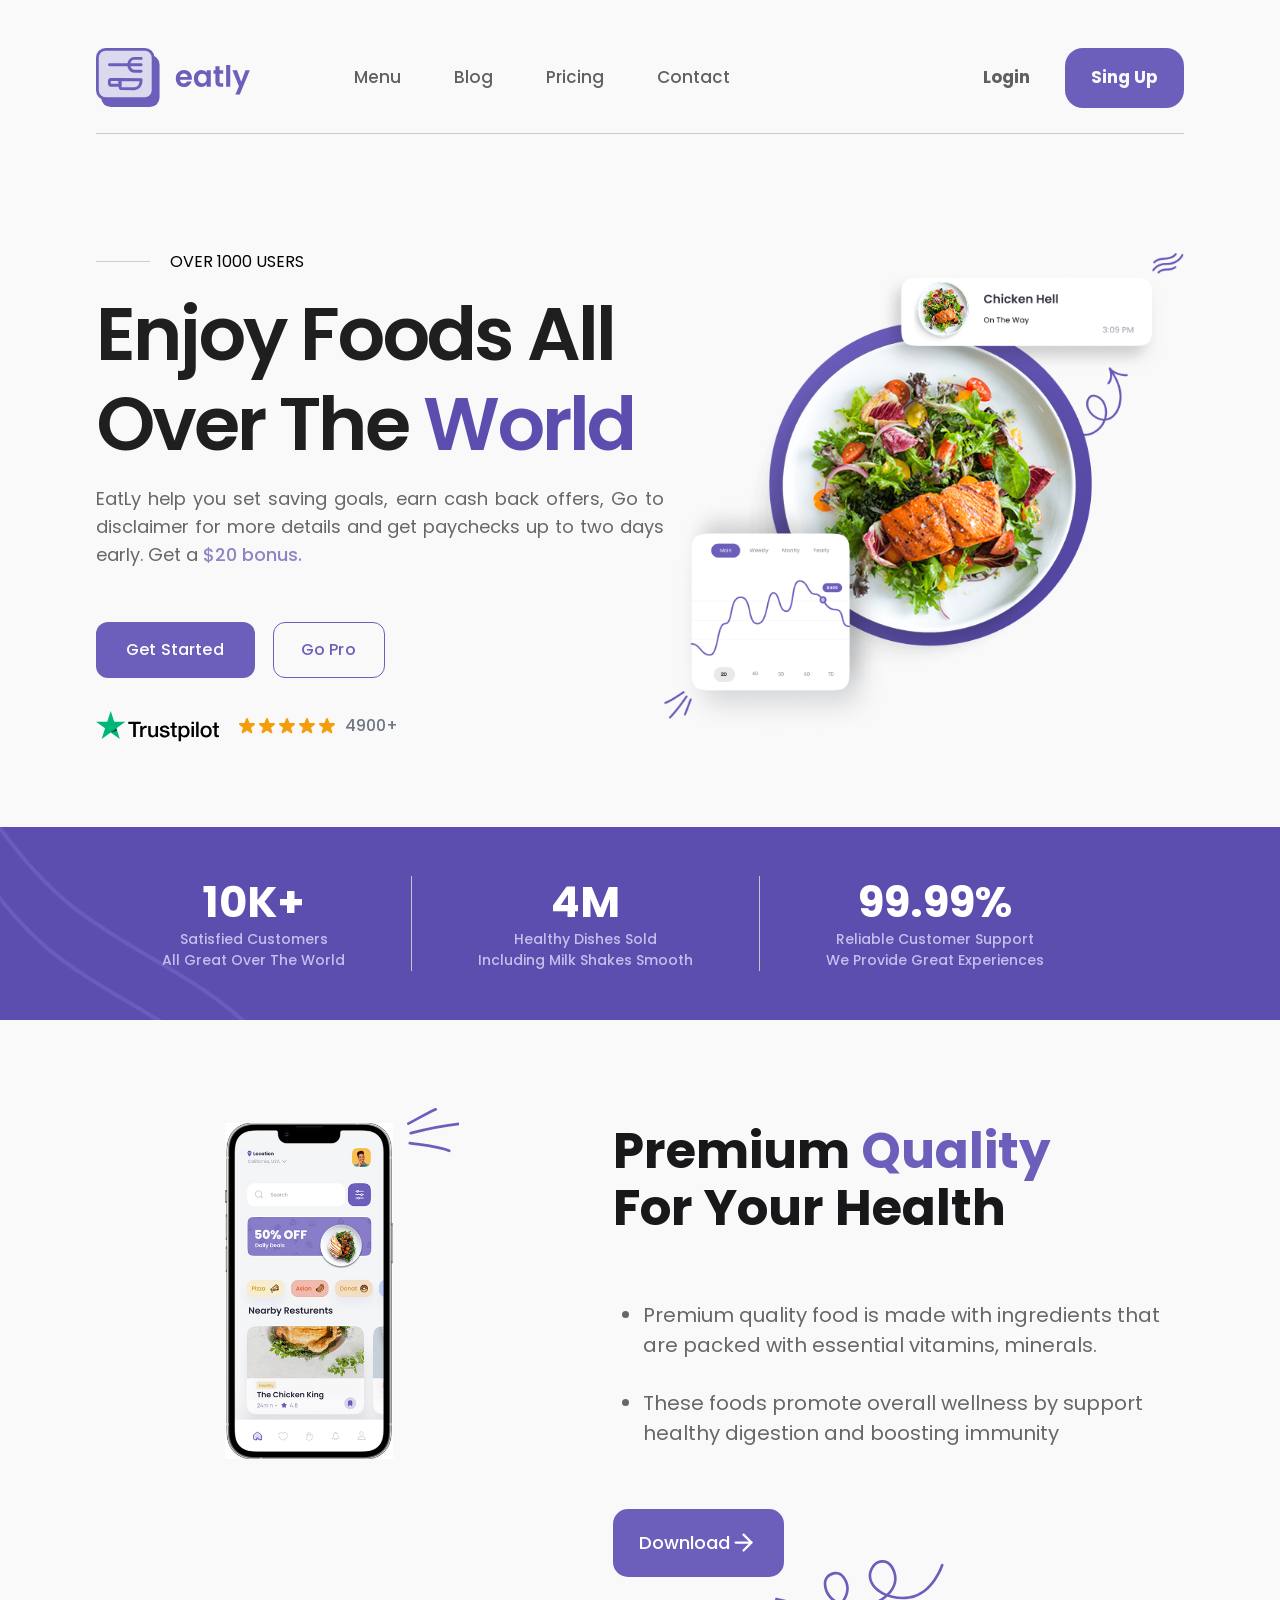
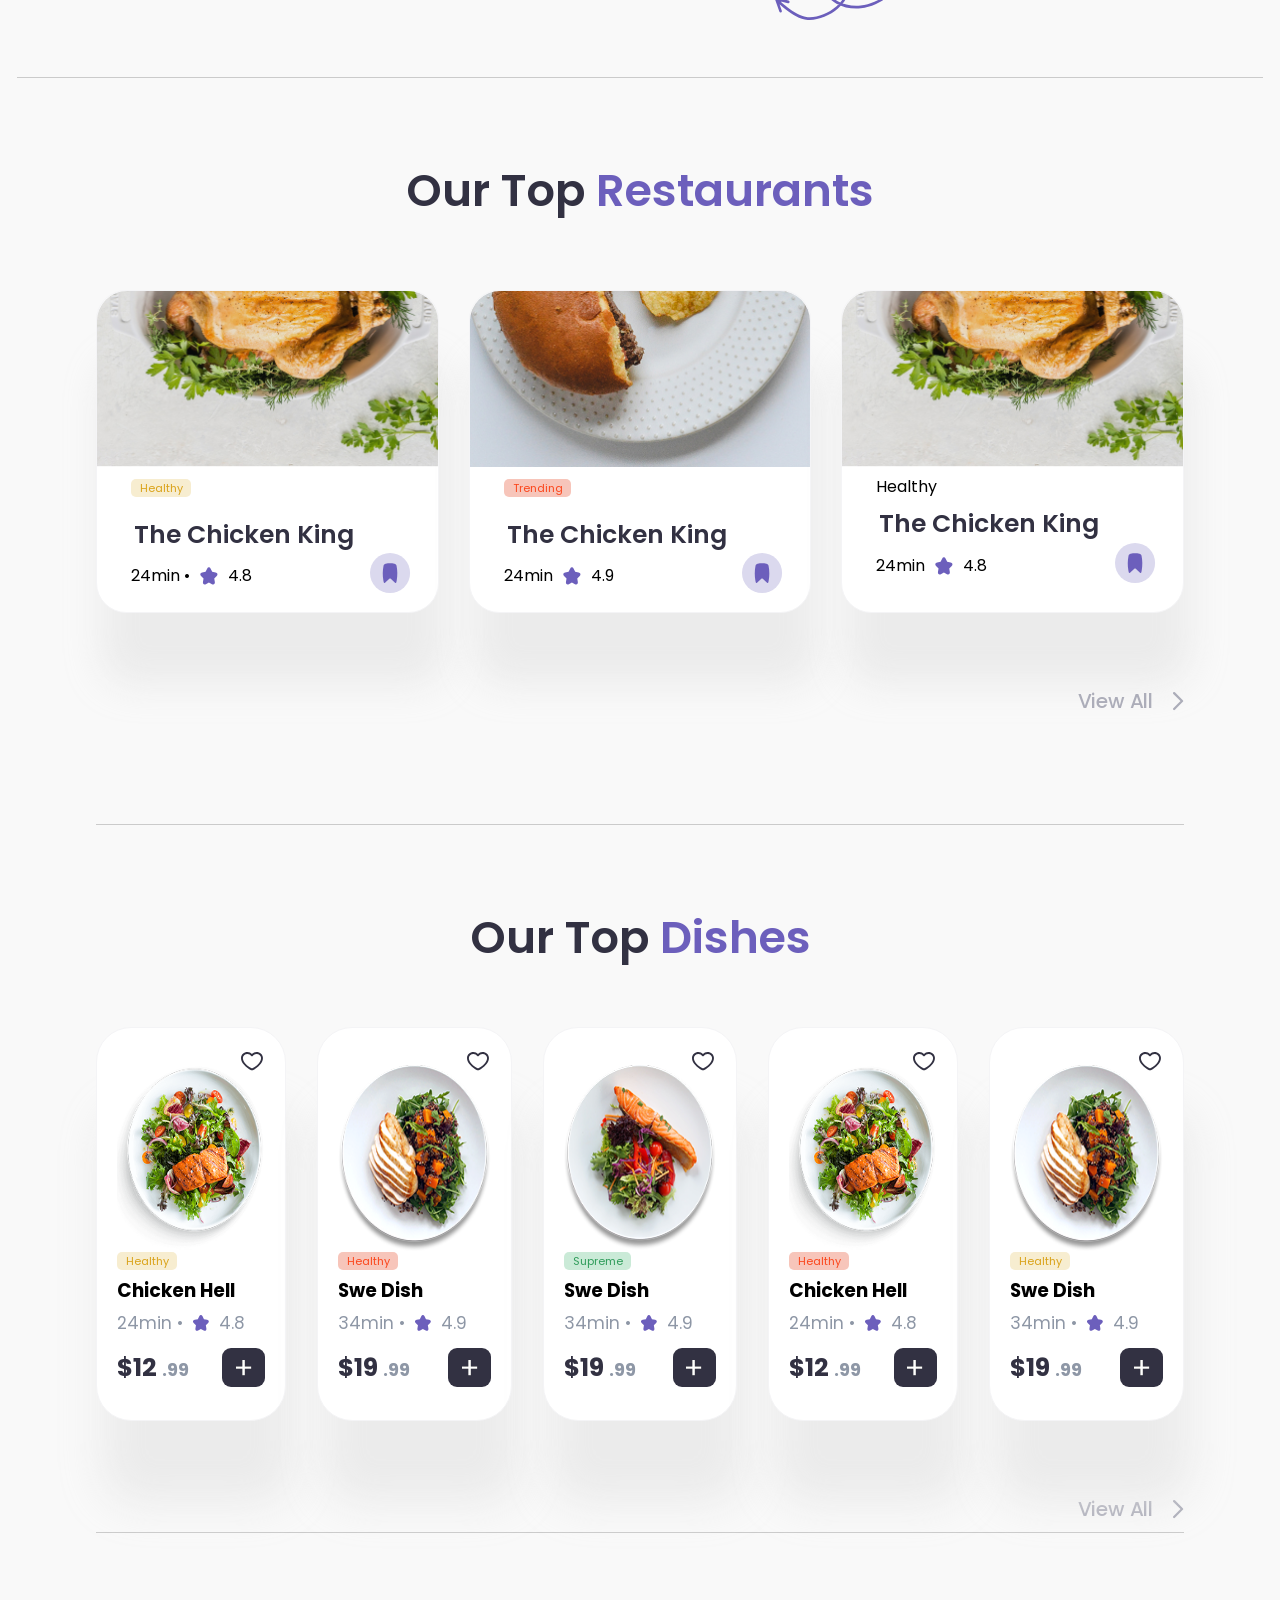
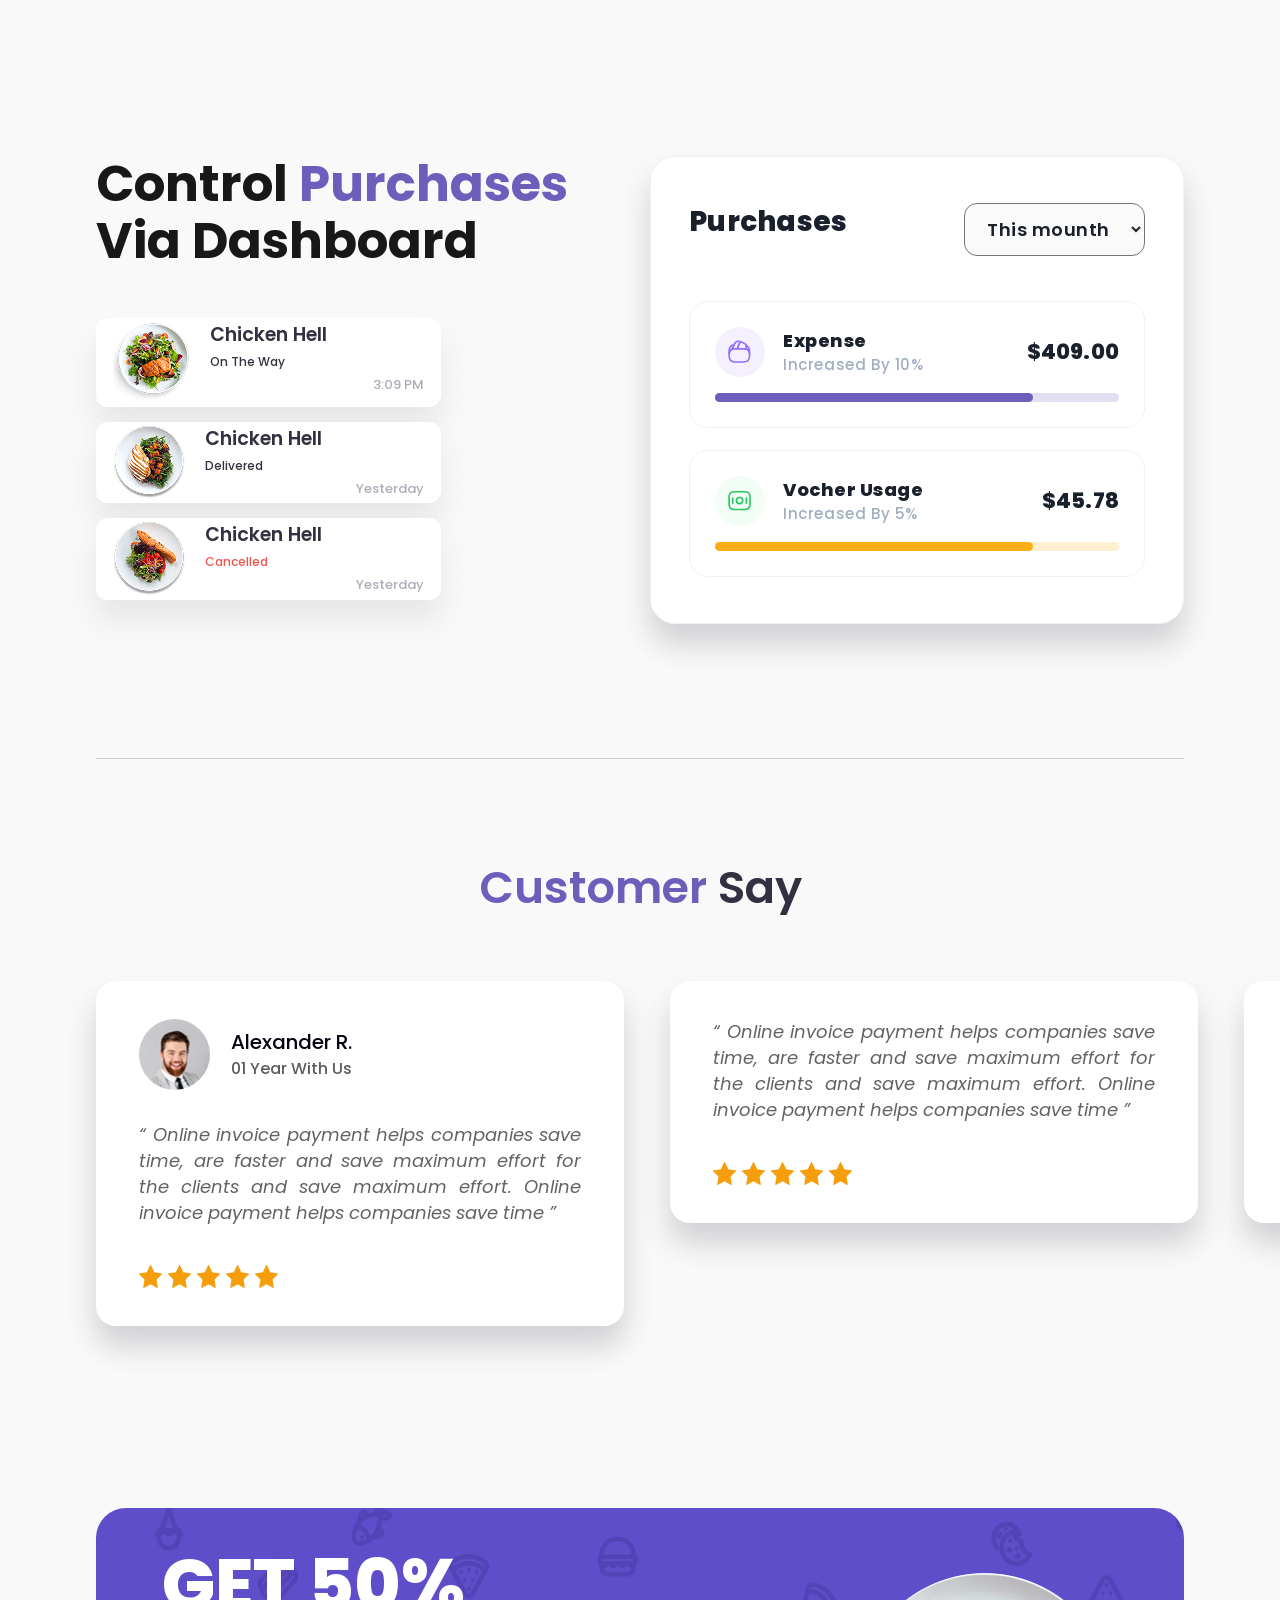
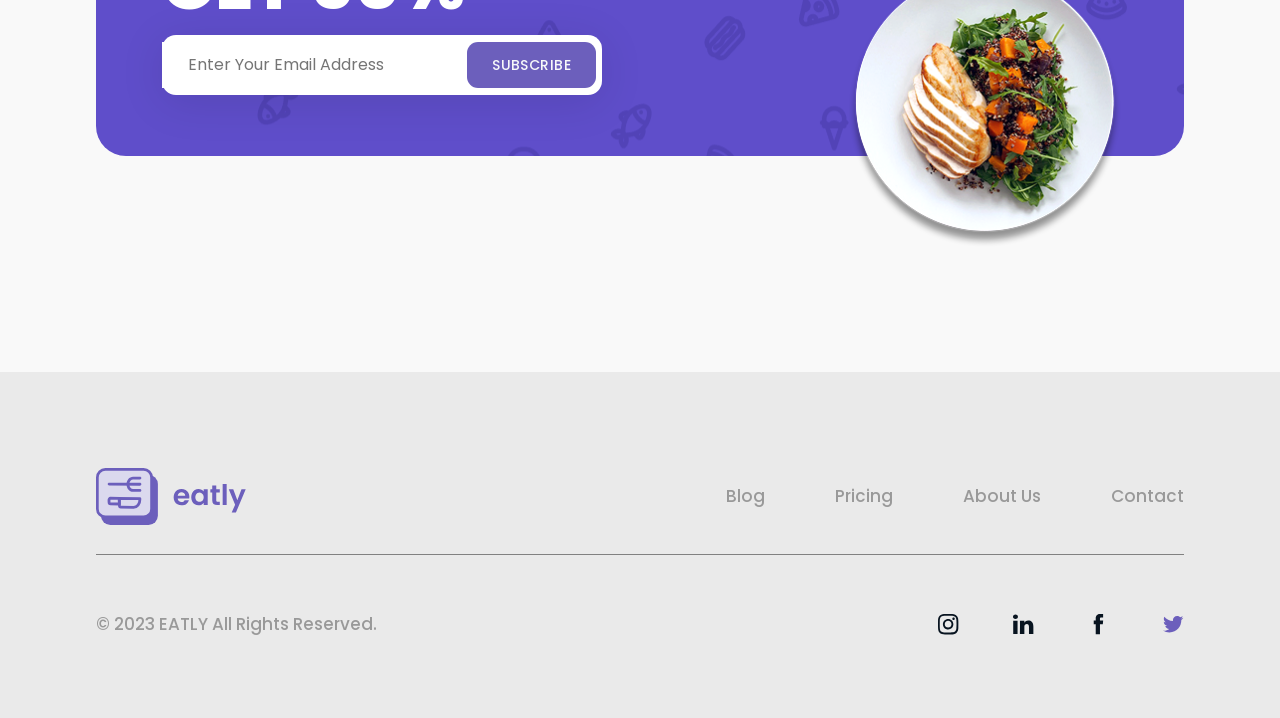
==== index.html @ 933f6971 "desctop" ====
<!DOCTYPE html>
<html lang="en">

<head>
    <meta charset="UTF-8">
    <meta name="viewport" content="width=device-width, initial-scale=1.0">
    <title>eatly</title>
    <link
        href="https://fonts.googleapis.com/css2?family=Inter:wght@400;500;600;700&family=Manrope:wght@400;500;600;700;800&family=Plus+Jakarta+Sans:wght@500&family=Poppins:ital,wght@0,500;0,600;0,700;0,800;1,400&family=Public+Sans:wght@700&family=Quicksand:wght@500&family=Roboto:wght@400;700&display=swap"
        rel="stylesheet">
    <link rel="stylesheet" href="css/style.css">
</head>

<body>
    <header class="header">
        <div class="container">
            <div class="header__wrapper">
                <div class="header__left">
                    <img class="header__logo" src="img/logo.svg" alt="logo">
                    <nav class="header__nav">
                        <ul class="header__list">
                            <li class="header__item">
                                <a class="header__item-link" href="">Menu</a>
                            </li>
                            <li class="header__item">
                                <a class="header__item-link" href="">Blog</a>
                            </li>
                            <li class="header__item">
                                <a class="header__item-link" href="">Pricing</a>
                            </li>
                            <li class="header__item">
                                <a class="header__item-link" href="">Contact</a>
                            </li>
                        </ul>
                    </nav>
                </div>
                <div class="header__action">

                    <button class="header__btn">Login</button>
                    <button class="header__btn header__btn--purple">Sing Up</button>

                </div>
            </div>

        </div>
    </header>

    <main class="main">
        <h1 class="visually-hidden">Eatly</h1>
        <section class="hero">
            <div class="container container__hero">
                <div class="hero__left">
                    <p class="hero__text">
                        OVER 1000 USERS
                    </p>

                    <h2 class="hero__title">
                        Enjoy Foods All
                        Over The <span class="hero__title--purple"> World</span>
                    </h2>
                    <p class="hero__description">
                        EatLy help you set saving goals, earn cash back offers, Go to disclaimer for more details and
                        get paychecks up to two days early. Get a
                        <span class="hero__description--purple">$20 bonus.</span>
                    </p>

                    <div class="hero__action">
                        <button class="hero__btn hero__purple">Get Started</button>
                        <button class="hero__btn hero__border">Go Pro</button>
                    </div>

                    <div class="hero__raiting">
                        <img class="hero__trustpilot" src="img/hero/trustpilot.svg" alt="trustpilot">
                        <div class="hero__stars">
                            <img class="hero__star" src="img/hero/star.svg" alt="star">
                            <img class="hero__star" src="img/hero/star.svg" alt="star">
                            <img class="hero__star" src="img/hero/star.svg" alt="star">
                            <img class="hero__star" src="img/hero/star.svg" alt="star">
                            <img class="hero__star" src="img/hero/star.svg" alt="star">
                        </div>

                        <span class="hero__count">4900+</span>
                    </div>
                </div>
                <div class="hero__right">
                    <img src="img/hero/hero-bg.png" alt="salad wits chickon">
                </div>


        </section>

        <section class="stats">
            <div class="container">
                <ul class="stats__list">
                    <li class="stats__item">
                        <div class="stats__number">10K+</div>
                        <p class="stats__desc">Satisfied Customers</p>
                        <p class="stats__desc">All Great Over The World</p>
                    </li>

                    <li class="stats__item">
                        <div class="stats__number">4M</div>
                        <p class="stats__desc">Healthy Dishes Sold</p>
                        <p class="stats__desc">Including Milk Shakes Smooth</p>
                    </li>

                    <li class="stats__item">
                        <div class="stats__number">99.99%</div>
                        <p class="stats__desc">Reliable Customer Support</p>
                        <p class="stats__desc">We Provide Great Experiences</p>
                    </li>
                </ul>
            </div>
        </section>

        <section class="quality">
            <div class="quality__container container">
                <div class="quality__left">
                    <img class="quality__left-img" src="img/quality/phone.jpg" alt="phone">
                </div>

                <div class="quality__right">
                    <h2 class="quality__title">
                        Premium <span class="quality__title--purple">Quality</span> For Your Health
                    </h2>

                    <ul class="quality__list">
                        <li class="quality__item">
                            Premium quality food is made with ingredients that are packed with essential vitamins,
                            minerals.
                        </li>
                        <li class="quality__item">These foods promote overall wellness by support healthy digestion and
                            boosting immunity
                        </li>
                    </ul>
                    <div class="block"></div>

                    <a class="quality__link">Download
                        <svg class="quality__link-svg" width="28" height="28" viewBox="0 0 28 28" fill="none"
                            xmlns="http://www.w3.org/2000/svg">
                            <path d="M5.64453 13.5469H21.4487" stroke="white" stroke-width="2.25773"
                                stroke-linecap="round" stroke-linejoin="round" />
                            <path d="M13.5459 5.64453L21.448 13.5466L13.5459 21.4487" stroke="white"
                                stroke-width="2.25773" stroke-linecap="round" stroke-linejoin="round" />
                        </svg>
                    </a>
                </div>
            </div>
        </section>

        <section class="restaurants">
            <div class="container">
                <div class="restaurants__wrapper">
                    <h2 class="restaurants__title">
                        Our Top
                        <span class="restaurants__title--purple">
                            Restaurants
                        </span>
                    </h2>

                    <ul class="restaurants__list">
                        <li class="restaurants__item">
                            <img class="restaurants__item-img" src="img/restaurants/img-1.jpg" alt="chicken">

                            <div class="restaurants__item-content">
                                <p class="restaurants__item-type item-type--healthy">
                                    Healthy
                                </p>
                                <h2 class="restaurants__item-title">
                                    The Chicken King
                                </h2>
                                <div class="restaurants__item-info">
                                    <p class="restaurants__item-time">24min •</p>
                                    <div class="restaurants__item-raiting">
                                        <img class="restaurants__star" src="img/restaurants/star.svg" alt="star">
                                        4.8
                                    </div>
                                </div>
                                <button class="restaurants__btn">
                                    <img c src="img/restaurants/flag.svg" alt="flag">
                                </button>
                            </div>
                        </li>
                        <li class="restaurants__item">
                            <img class="restaurants__item-img" src="img/restaurants/img-2.jpg" alt="chicken">

                            <div class="restaurants__item-content">
                                <p class="restaurants__item-type restaurants__item-type--red item-type--trending">
                                    Trending
                                </p>
                                <h2 class="restaurants__item-title">
                                    The Chicken King
                                </h2>
                                <div class="restaurants__item-info">
                                    <p class="restaurants__item-time">24min</p>
                                    <div class="restaurants__item-raiting">
                                        <img class="restaurants__star" src="img/restaurants/star.svg" alt="star">
                                        4.9
                                    </div>
                                </div>
                                <button class="restaurants__btn">
                                    <img src="img/restaurants/flag.svg" alt="flag">
                                </button>
                            </div>
                        </li>
                        <li class="restaurants__item">
                            <img class="restaurants__item-img" src="img/restaurants/img-1.jpg" alt="chicken">

                            <div class="restaurants__item-content">
                                <p class="restaurants__item-type">
                                    Healthy
                                </p>
                                <h2 class="restaurants__item-title">
                                    The Chicken King
                                </h2>
                                <div class="restaurants__item-info">
                                    <p class="restaurants__item-time">24min</p>
                                    <div class="restaurants__item-raiting">
                                        <img class="restaurants__star" src="img/restaurants/star.svg" alt="star">
                                        4.8
                                    </div>
                                </div>
                                <button class="restaurants__btn">
                                    <img src="img/restaurants/flag.svg" alt="flag">
                                </button>
                            </div>
                        </li>
                    </ul>

                    <button class="slider-btn">
                        View All
                        <svg class="estaurants__btns-svg" width="11" height="19" viewBox="0 0 11 19" fill="none"
                            xmlns="http://www.w3.org/2000/svg">
                            <path d="M1.12891 1.12891L9.03097 9.03097L1.12891 16.933" stroke="#ACADB9"
                                stroke-width="2.25773" stroke-linecap="round" stroke-linejoin="round" />
                        </svg>
                    </button>
                </div>
            </div>
        </section>

        <section class="dishes">
            <div class="container">
               <div class="dishes__wrapper">
                <h2 class="dishes__title">
                    Our Top
                    <span class="dishes__title--purple">Dishes</span>
                </h2>

                <ul class="dishes__list">
                    <li class="dishes__item">
                        <img class="dishes__item-img" src="img/dishes/food-1.png" alt="food-1">
                        <p class="restaurants__item-type item-type--healthy">
                            Healthy
                        </p>
                        <h3 class="dishes__item-title">
                            Chicken Hell
                        </h3>

                        <div class="dishes__item-info">
                            <p class="dishes__item-time">24min •</p>
                            <div class="dishes__item-raiting">
                                <img class="dishes__star" src="img/restaurants/star.svg" alt="star">
                                4.8
                            </div>
                        </div>

                        <div class="dishes__item-content">
                            <span class="dishes__item-price">
                                $12 <span class="dishes__item-price--small">.99</span>
                            </span>
                            <button class="dishes__add">
                                <svg width="16" height="16" viewBox="0 0 16 16" fill="none"
                                    xmlns="http://www.w3.org/2000/svg">
                                    <mask id="path-1-inside-1_1_16655" fill="white">
                                        <path
                                            d="M15.1792 8.75039H8.83968V15.1792H6.3098V8.75039H0V6.45862H6.3098V0H8.83968V6.45862H15.1792V8.75039Z" />
                                    </mask>
                                    <path
                                        d="M15.1792 8.75039H8.83968V15.1792H6.3098V8.75039H0V6.45862H6.3098V0H8.83968V6.45862H15.1792V8.75039Z"
                                        fill="black" />
                                    <path
                                        d="M15.1792 8.75039V12.8594H19.2883V8.75039H15.1792ZM8.83968 8.75039V4.64134H4.73063V8.75039H8.83968ZM8.83968 15.1792V19.2883H12.9487V15.1792H8.83968ZM6.3098 15.1792H2.20075V19.2883H6.3098V15.1792ZM6.3098 8.75039H10.4189V4.64134H6.3098V8.75039ZM0 8.75039H-4.10905V12.8594H0V8.75039ZM0 6.45862V2.34957H-4.10905V6.45862H0ZM6.3098 6.45862V10.5677H10.4189V6.45862H6.3098ZM6.3098 0V-4.10905H2.20075V0H6.3098ZM8.83968 0H12.9487V-4.10905H8.83968V0ZM8.83968 6.45862H4.73063V10.5677H8.83968V6.45862ZM15.1792 6.45862H19.2883V2.34957H15.1792V6.45862ZM15.1792 4.64134H8.83968V12.8594H15.1792V4.64134ZM4.73063 8.75039V15.1792H12.9487V8.75039H4.73063ZM8.83968 11.0702H6.3098V19.2883H8.83968V11.0702ZM10.4189 15.1792V8.75039H2.20075V15.1792H10.4189ZM6.3098 4.64134H0V12.8594H6.3098V4.64134ZM4.10905 8.75039V6.45862H-4.10905V8.75039H4.10905ZM0 10.5677H6.3098V2.34957H0V10.5677ZM10.4189 6.45862V0H2.20075V6.45862H10.4189ZM6.3098 4.10905H8.83968V-4.10905H6.3098V4.10905ZM4.73063 0V6.45862H12.9487V0H4.73063ZM8.83968 10.5677H15.1792V2.34957H8.83968V10.5677ZM11.0702 6.45862V8.75039H19.2883V6.45862H11.0702Z"
                                        fill="white" mask="url(#path-1-inside-1_1_16655)" />
                                </svg>
                            </button>
                        </div>

                        <button class="dishes__favourite">
                            <svg width="22" height="19" viewBox="0 0 22 19" fill="none"
                                xmlns="http://www.w3.org/2000/svg">
                                <path fill-rule="evenodd" clip-rule="evenodd"
                                    d="M0 5.99578C0 2.60828 2.97185 0 6.46016 0C8.25831 0 9.84057 0.843131 10.976 1.93408C12.1114 0.843131 13.6937 0 15.4918 0C18.9802 0 21.952 2.60828 21.952 5.99578C21.952 8.31626 20.9624 10.3569 19.5915 12.0818C18.2228 13.8038 16.4326 15.2652 14.7185 16.4527C14.0638 16.9063 13.4014 17.3247 12.7952 17.6334C12.226 17.9233 11.5715 18.1888 10.976 18.1888C10.3805 18.1888 9.72599 17.9233 9.15679 17.6334C8.5506 17.3247 7.88825 16.9063 7.23354 16.4527C5.51943 15.2652 3.72917 13.8038 2.36056 12.0818C0.989572 10.3569 0 8.31626 0 5.99578ZM6.46016 1.8816C3.85195 1.8816 1.8816 3.7997 1.8816 5.99578C1.8816 7.75633 2.62896 9.39546 3.83356 10.911C5.04054 12.4296 6.66454 13.7695 8.30506 14.906C8.92584 15.3361 9.51054 15.702 10.0107 15.9567C10.5478 16.2302 10.8589 16.3072 10.976 16.3072C11.0931 16.3072 11.4042 16.2302 11.9413 15.9567C12.4415 15.702 13.0262 15.3361 13.6469 14.906C15.2875 13.7695 16.9115 12.4296 18.1184 10.911C19.3231 9.39546 20.0704 7.75633 20.0704 5.99578C20.0704 3.7997 18.1001 1.8816 15.4918 1.8816C13.9939 1.8816 12.5952 2.77652 11.7218 3.91238C11.5437 4.14399 11.2682 4.27972 10.976 4.27972C10.6838 4.27972 10.4083 4.14399 10.2302 3.91238C9.35683 2.77652 7.95811 1.8816 6.46016 1.8816Z"
                                    fill="#323142" />
                            </svg>
                        </button>
                    </li>

                    <li class="dishes__item">
                        <img class="dishes__item-img" src="img/dishes/food-2.png" alt="food-2">
                        <p class="restaurants__item-type item-type--trending">
                            Healthy
                        </p>
                        <h3 class="dishes__item-title">
                            Swe Dish
                        </h3>

                        <div class="dishes__item-info">
                            <p class="dishes__item-time">34min •</p>
                            <div class="dishes__item-raiting">
                                <img class="dishes__star" src="img/restaurants/star.svg" alt="star">
                                4.9
                            </div>
                        </div>

                        <div class="dishes__item-content">
                            <span class="dishes__item-price">
                                $19 <span class="dishes__item-price--small">.99</span>
                            </span>
                            <button class="dishes__add">
                                <svg width="16" height="16" viewBox="0 0 16 16" fill="none"
                                    xmlns="http://www.w3.org/2000/svg">
                                    <mask id="path-1-inside-1_1_16655" fill="white">
                                        <path
                                            d="M15.1792 8.75039H8.83968V15.1792H6.3098V8.75039H0V6.45862H6.3098V0H8.83968V6.45862H15.1792V8.75039Z" />
                                    </mask>
                                    <path
                                        d="M15.1792 8.75039H8.83968V15.1792H6.3098V8.75039H0V6.45862H6.3098V0H8.83968V6.45862H15.1792V8.75039Z"
                                        fill="black" />
                                    <path
                                        d="M15.1792 8.75039V12.8594H19.2883V8.75039H15.1792ZM8.83968 8.75039V4.64134H4.73063V8.75039H8.83968ZM8.83968 15.1792V19.2883H12.9487V15.1792H8.83968ZM6.3098 15.1792H2.20075V19.2883H6.3098V15.1792ZM6.3098 8.75039H10.4189V4.64134H6.3098V8.75039ZM0 8.75039H-4.10905V12.8594H0V8.75039ZM0 6.45862V2.34957H-4.10905V6.45862H0ZM6.3098 6.45862V10.5677H10.4189V6.45862H6.3098ZM6.3098 0V-4.10905H2.20075V0H6.3098ZM8.83968 0H12.9487V-4.10905H8.83968V0ZM8.83968 6.45862H4.73063V10.5677H8.83968V6.45862ZM15.1792 6.45862H19.2883V2.34957H15.1792V6.45862ZM15.1792 4.64134H8.83968V12.8594H15.1792V4.64134ZM4.73063 8.75039V15.1792H12.9487V8.75039H4.73063ZM8.83968 11.0702H6.3098V19.2883H8.83968V11.0702ZM10.4189 15.1792V8.75039H2.20075V15.1792H10.4189ZM6.3098 4.64134H0V12.8594H6.3098V4.64134ZM4.10905 8.75039V6.45862H-4.10905V8.75039H4.10905ZM0 10.5677H6.3098V2.34957H0V10.5677ZM10.4189 6.45862V0H2.20075V6.45862H10.4189ZM6.3098 4.10905H8.83968V-4.10905H6.3098V4.10905ZM4.73063 0V6.45862H12.9487V0H4.73063ZM8.83968 10.5677H15.1792V2.34957H8.83968V10.5677ZM11.0702 6.45862V8.75039H19.2883V6.45862H11.0702Z"
                                        fill="white" mask="url(#path-1-inside-1_1_16655)" />
                                </svg>
                            </button>
                        </div>

                        <button class="dishes__favourite">
                            <svg width="22" height="19" viewBox="0 0 22 19" fill="none"
                                xmlns="http://www.w3.org/2000/svg">
                                <path fill-rule="evenodd" clip-rule="evenodd"
                                    d="M0 5.99578C0 2.60828 2.97185 0 6.46016 0C8.25831 0 9.84057 0.843131 10.976 1.93408C12.1114 0.843131 13.6937 0 15.4918 0C18.9802 0 21.952 2.60828 21.952 5.99578C21.952 8.31626 20.9624 10.3569 19.5915 12.0818C18.2228 13.8038 16.4326 15.2652 14.7185 16.4527C14.0638 16.9063 13.4014 17.3247 12.7952 17.6334C12.226 17.9233 11.5715 18.1888 10.976 18.1888C10.3805 18.1888 9.72599 17.9233 9.15679 17.6334C8.5506 17.3247 7.88825 16.9063 7.23354 16.4527C5.51943 15.2652 3.72917 13.8038 2.36056 12.0818C0.989572 10.3569 0 8.31626 0 5.99578ZM6.46016 1.8816C3.85195 1.8816 1.8816 3.7997 1.8816 5.99578C1.8816 7.75633 2.62896 9.39546 3.83356 10.911C5.04054 12.4296 6.66454 13.7695 8.30506 14.906C8.92584 15.3361 9.51054 15.702 10.0107 15.9567C10.5478 16.2302 10.8589 16.3072 10.976 16.3072C11.0931 16.3072 11.4042 16.2302 11.9413 15.9567C12.4415 15.702 13.0262 15.3361 13.6469 14.906C15.2875 13.7695 16.9115 12.4296 18.1184 10.911C19.3231 9.39546 20.0704 7.75633 20.0704 5.99578C20.0704 3.7997 18.1001 1.8816 15.4918 1.8816C13.9939 1.8816 12.5952 2.77652 11.7218 3.91238C11.5437 4.14399 11.2682 4.27972 10.976 4.27972C10.6838 4.27972 10.4083 4.14399 10.2302 3.91238C9.35683 2.77652 7.95811 1.8816 6.46016 1.8816Z"
                                    fill="#323142" />
                            </svg>
                        </button>
                    </li>

                    <li class="dishes__item">
                        <img class="dishes__item-img" src="img/dishes/food-3.png" alt="food-3">
                        <p class="dishes__item-type item-type--supreme">
                            Supreme
                        </p>
                        <h3 class="dishes__item-title">
                            Swe Dish
                        </h3>

                        <div class="dishes__item-info">
                            <p class="dishes__item-time">34min •</p>
                            <div class="dishes__item-raiting">
                                <img class="dishes__star" src="img/restaurants/star.svg" alt="star">
                                4.9
                            </div>
                        </div>

                        <div class="dishes__item-content">
                            <span class="dishes__item-price">
                                $19 <span class="dishes__item-price--small">.99</span>
                            </span>
                            <button class="dishes__add">
                                <svg width="16" height="16" viewBox="0 0 16 16" fill="none"
                                    xmlns="http://www.w3.org/2000/svg">
                                    <mask id="path-1-inside-1_1_16655" fill="white">
                                        <path
                                            d="M15.1792 8.75039H8.83968V15.1792H6.3098V8.75039H0V6.45862H6.3098V0H8.83968V6.45862H15.1792V8.75039Z" />
                                    </mask>
                                    <path
                                        d="M15.1792 8.75039H8.83968V15.1792H6.3098V8.75039H0V6.45862H6.3098V0H8.83968V6.45862H15.1792V8.75039Z"
                                        fill="black" />
                                    <path
                                        d="M15.1792 8.75039V12.8594H19.2883V8.75039H15.1792ZM8.83968 8.75039V4.64134H4.73063V8.75039H8.83968ZM8.83968 15.1792V19.2883H12.9487V15.1792H8.83968ZM6.3098 15.1792H2.20075V19.2883H6.3098V15.1792ZM6.3098 8.75039H10.4189V4.64134H6.3098V8.75039ZM0 8.75039H-4.10905V12.8594H0V8.75039ZM0 6.45862V2.34957H-4.10905V6.45862H0ZM6.3098 6.45862V10.5677H10.4189V6.45862H6.3098ZM6.3098 0V-4.10905H2.20075V0H6.3098ZM8.83968 0H12.9487V-4.10905H8.83968V0ZM8.83968 6.45862H4.73063V10.5677H8.83968V6.45862ZM15.1792 6.45862H19.2883V2.34957H15.1792V6.45862ZM15.1792 4.64134H8.83968V12.8594H15.1792V4.64134ZM4.73063 8.75039V15.1792H12.9487V8.75039H4.73063ZM8.83968 11.0702H6.3098V19.2883H8.83968V11.0702ZM10.4189 15.1792V8.75039H2.20075V15.1792H10.4189ZM6.3098 4.64134H0V12.8594H6.3098V4.64134ZM4.10905 8.75039V6.45862H-4.10905V8.75039H4.10905ZM0 10.5677H6.3098V2.34957H0V10.5677ZM10.4189 6.45862V0H2.20075V6.45862H10.4189ZM6.3098 4.10905H8.83968V-4.10905H6.3098V4.10905ZM4.73063 0V6.45862H12.9487V0H4.73063ZM8.83968 10.5677H15.1792V2.34957H8.83968V10.5677ZM11.0702 6.45862V8.75039H19.2883V6.45862H11.0702Z"
                                        fill="white" mask="url(#path-1-inside-1_1_16655)" />
                                </svg>
                            </button>
                        </div>

                        <button class="dishes__favourite">
                            <svg width="22" height="19" viewBox="0 0 22 19" fill="none"
                                xmlns="http://www.w3.org/2000/svg">
                                <path fill-rule="evenodd" clip-rule="evenodd"
                                    d="M0 5.99578C0 2.60828 2.97185 0 6.46016 0C8.25831 0 9.84057 0.843131 10.976 1.93408C12.1114 0.843131 13.6937 0 15.4918 0C18.9802 0 21.952 2.60828 21.952 5.99578C21.952 8.31626 20.9624 10.3569 19.5915 12.0818C18.2228 13.8038 16.4326 15.2652 14.7185 16.4527C14.0638 16.9063 13.4014 17.3247 12.7952 17.6334C12.226 17.9233 11.5715 18.1888 10.976 18.1888C10.3805 18.1888 9.72599 17.9233 9.15679 17.6334C8.5506 17.3247 7.88825 16.9063 7.23354 16.4527C5.51943 15.2652 3.72917 13.8038 2.36056 12.0818C0.989572 10.3569 0 8.31626 0 5.99578ZM6.46016 1.8816C3.85195 1.8816 1.8816 3.7997 1.8816 5.99578C1.8816 7.75633 2.62896 9.39546 3.83356 10.911C5.04054 12.4296 6.66454 13.7695 8.30506 14.906C8.92584 15.3361 9.51054 15.702 10.0107 15.9567C10.5478 16.2302 10.8589 16.3072 10.976 16.3072C11.0931 16.3072 11.4042 16.2302 11.9413 15.9567C12.4415 15.702 13.0262 15.3361 13.6469 14.906C15.2875 13.7695 16.9115 12.4296 18.1184 10.911C19.3231 9.39546 20.0704 7.75633 20.0704 5.99578C20.0704 3.7997 18.1001 1.8816 15.4918 1.8816C13.9939 1.8816 12.5952 2.77652 11.7218 3.91238C11.5437 4.14399 11.2682 4.27972 10.976 4.27972C10.6838 4.27972 10.4083 4.14399 10.2302 3.91238C9.35683 2.77652 7.95811 1.8816 6.46016 1.8816Z"
                                    fill="#323142" />
                            </svg>
                        </button>
                    </li>

                    <li class="dishes__item">
                        <img class="dishes__item-img" src="img/dishes/food-4.png" alt="food-4">
                        <p class="restaurants__item-type item-type--trending">
                            Healthy
                        </p>
                        <h3 class="dishes__item-title">
                            Chicken Hell
                        </h3>

                        <div class="dishes__item-info">
                            <p class="dishes__item-time">24min •</p>
                            <div class="dishes__item-raiting">
                                <img class="dishes__star" src="img/restaurants/star.svg" alt="star">
                                4.8
                            </div>
                        </div>

                        <div class="dishes__item-content">
                            <span class="dishes__item-price">
                                $12 <span class="dishes__item-price--small">.99</span>
                            </span>
                            <button class="dishes__add">
                                <svg width="16" height="16" viewBox="0 0 16 16" fill="none"
                                    xmlns="http://www.w3.org/2000/svg">
                                    <mask id="path-1-inside-1_1_16655" fill="white">
                                        <path
                                            d="M15.1792 8.75039H8.83968V15.1792H6.3098V8.75039H0V6.45862H6.3098V0H8.83968V6.45862H15.1792V8.75039Z" />
                                    </mask>
                                    <path
                                        d="M15.1792 8.75039H8.83968V15.1792H6.3098V8.75039H0V6.45862H6.3098V0H8.83968V6.45862H15.1792V8.75039Z"
                                        fill="black" />
                                    <path
                                        d="M15.1792 8.75039V12.8594H19.2883V8.75039H15.1792ZM8.83968 8.75039V4.64134H4.73063V8.75039H8.83968ZM8.83968 15.1792V19.2883H12.9487V15.1792H8.83968ZM6.3098 15.1792H2.20075V19.2883H6.3098V15.1792ZM6.3098 8.75039H10.4189V4.64134H6.3098V8.75039ZM0 8.75039H-4.10905V12.8594H0V8.75039ZM0 6.45862V2.34957H-4.10905V6.45862H0ZM6.3098 6.45862V10.5677H10.4189V6.45862H6.3098ZM6.3098 0V-4.10905H2.20075V0H6.3098ZM8.83968 0H12.9487V-4.10905H8.83968V0ZM8.83968 6.45862H4.73063V10.5677H8.83968V6.45862ZM15.1792 6.45862H19.2883V2.34957H15.1792V6.45862ZM15.1792 4.64134H8.83968V12.8594H15.1792V4.64134ZM4.73063 8.75039V15.1792H12.9487V8.75039H4.73063ZM8.83968 11.0702H6.3098V19.2883H8.83968V11.0702ZM10.4189 15.1792V8.75039H2.20075V15.1792H10.4189ZM6.3098 4.64134H0V12.8594H6.3098V4.64134ZM4.10905 8.75039V6.45862H-4.10905V8.75039H4.10905ZM0 10.5677H6.3098V2.34957H0V10.5677ZM10.4189 6.45862V0H2.20075V6.45862H10.4189ZM6.3098 4.10905H8.83968V-4.10905H6.3098V4.10905ZM4.73063 0V6.45862H12.9487V0H4.73063ZM8.83968 10.5677H15.1792V2.34957H8.83968V10.5677ZM11.0702 6.45862V8.75039H19.2883V6.45862H11.0702Z"
                                        fill="white" mask="url(#path-1-inside-1_1_16655)" />
                                </svg>
                            </button>
                        </div>

                        <button class="dishes__favourite">
                            <svg width="22" height="19" viewBox="0 0 22 19" fill="none"
                                xmlns="http://www.w3.org/2000/svg">
                                <path fill-rule="evenodd" clip-rule="evenodd"
                                    d="M0 5.99578C0 2.60828 2.97185 0 6.46016 0C8.25831 0 9.84057 0.843131 10.976 1.93408C12.1114 0.843131 13.6937 0 15.4918 0C18.9802 0 21.952 2.60828 21.952 5.99578C21.952 8.31626 20.9624 10.3569 19.5915 12.0818C18.2228 13.8038 16.4326 15.2652 14.7185 16.4527C14.0638 16.9063 13.4014 17.3247 12.7952 17.6334C12.226 17.9233 11.5715 18.1888 10.976 18.1888C10.3805 18.1888 9.72599 17.9233 9.15679 17.6334C8.5506 17.3247 7.88825 16.9063 7.23354 16.4527C5.51943 15.2652 3.72917 13.8038 2.36056 12.0818C0.989572 10.3569 0 8.31626 0 5.99578ZM6.46016 1.8816C3.85195 1.8816 1.8816 3.7997 1.8816 5.99578C1.8816 7.75633 2.62896 9.39546 3.83356 10.911C5.04054 12.4296 6.66454 13.7695 8.30506 14.906C8.92584 15.3361 9.51054 15.702 10.0107 15.9567C10.5478 16.2302 10.8589 16.3072 10.976 16.3072C11.0931 16.3072 11.4042 16.2302 11.9413 15.9567C12.4415 15.702 13.0262 15.3361 13.6469 14.906C15.2875 13.7695 16.9115 12.4296 18.1184 10.911C19.3231 9.39546 20.0704 7.75633 20.0704 5.99578C20.0704 3.7997 18.1001 1.8816 15.4918 1.8816C13.9939 1.8816 12.5952 2.77652 11.7218 3.91238C11.5437 4.14399 11.2682 4.27972 10.976 4.27972C10.6838 4.27972 10.4083 4.14399 10.2302 3.91238C9.35683 2.77652 7.95811 1.8816 6.46016 1.8816Z"
                                    fill="#323142" />
                            </svg>
                        </button>
                    </li>

                    <li class="dishes__item">
                        <img class="dishes__item-img" src="img/dishes/food-5.png" alt="food-5">
                        <p class="restaurants__item-type item-type--healthy">
                            Healthy
                        </p>
                        <h3 class="dishes__item-title">
                            Swe Dish
                        </h3>

                        <div class="dishes__item-info">
                            <p class="dishes__item-time">34min •</p>
                            <div class="dishes__item-raiting">
                                <img class="dishes__star" src="img/restaurants/star.svg" alt="star">
                                4.9
                            </div>
                        </div>

                        <div class="dishes__item-content">
                            <span class="dishes__item-price">
                                $19 <span class="dishes__item-price--small">.99</span>
                            </span>
                            <button class="dishes__add">
                                <svg width="16" height="16" viewBox="0 0 16 16" fill="none"
                                    xmlns="http://www.w3.org/2000/svg">
                                    <mask id="path-1-inside-1_1_16655" fill="white">
                                        <path
                                            d="M15.1792 8.75039H8.83968V15.1792H6.3098V8.75039H0V6.45862H6.3098V0H8.83968V6.45862H15.1792V8.75039Z" />
                                    </mask>
                                    <path
                                        d="M15.1792 8.75039H8.83968V15.1792H6.3098V8.75039H0V6.45862H6.3098V0H8.83968V6.45862H15.1792V8.75039Z"
                                        fill="black" />
                                    <path
                                        d="M15.1792 8.75039V12.8594H19.2883V8.75039H15.1792ZM8.83968 8.75039V4.64134H4.73063V8.75039H8.83968ZM8.83968 15.1792V19.2883H12.9487V15.1792H8.83968ZM6.3098 15.1792H2.20075V19.2883H6.3098V15.1792ZM6.3098 8.75039H10.4189V4.64134H6.3098V8.75039ZM0 8.75039H-4.10905V12.8594H0V8.75039ZM0 6.45862V2.34957H-4.10905V6.45862H0ZM6.3098 6.45862V10.5677H10.4189V6.45862H6.3098ZM6.3098 0V-4.10905H2.20075V0H6.3098ZM8.83968 0H12.9487V-4.10905H8.83968V0ZM8.83968 6.45862H4.73063V10.5677H8.83968V6.45862ZM15.1792 6.45862H19.2883V2.34957H15.1792V6.45862ZM15.1792 4.64134H8.83968V12.8594H15.1792V4.64134ZM4.73063 8.75039V15.1792H12.9487V8.75039H4.73063ZM8.83968 11.0702H6.3098V19.2883H8.83968V11.0702ZM10.4189 15.1792V8.75039H2.20075V15.1792H10.4189ZM6.3098 4.64134H0V12.8594H6.3098V4.64134ZM4.10905 8.75039V6.45862H-4.10905V8.75039H4.10905ZM0 10.5677H6.3098V2.34957H0V10.5677ZM10.4189 6.45862V0H2.20075V6.45862H10.4189ZM6.3098 4.10905H8.83968V-4.10905H6.3098V4.10905ZM4.73063 0V6.45862H12.9487V0H4.73063ZM8.83968 10.5677H15.1792V2.34957H8.83968V10.5677ZM11.0702 6.45862V8.75039H19.2883V6.45862H11.0702Z"
                                        fill="white" mask="url(#path-1-inside-1_1_16655)" />
                                </svg>
                            </button>
                        </div>

                        <button class="dishes__favourite">
                            <svg width="22" height="19" viewBox="0 0 22 19" fill="none"
                                xmlns="http://www.w3.org/2000/svg">
                                <path fill-rule="evenodd" clip-rule="evenodd"
                                    d="M0 5.99578C0 2.60828 2.97185 0 6.46016 0C8.25831 0 9.84057 0.843131 10.976 1.93408C12.1114 0.843131 13.6937 0 15.4918 0C18.9802 0 21.952 2.60828 21.952 5.99578C21.952 8.31626 20.9624 10.3569 19.5915 12.0818C18.2228 13.8038 16.4326 15.2652 14.7185 16.4527C14.0638 16.9063 13.4014 17.3247 12.7952 17.6334C12.226 17.9233 11.5715 18.1888 10.976 18.1888C10.3805 18.1888 9.72599 17.9233 9.15679 17.6334C8.5506 17.3247 7.88825 16.9063 7.23354 16.4527C5.51943 15.2652 3.72917 13.8038 2.36056 12.0818C0.989572 10.3569 0 8.31626 0 5.99578ZM6.46016 1.8816C3.85195 1.8816 1.8816 3.7997 1.8816 5.99578C1.8816 7.75633 2.62896 9.39546 3.83356 10.911C5.04054 12.4296 6.66454 13.7695 8.30506 14.906C8.92584 15.3361 9.51054 15.702 10.0107 15.9567C10.5478 16.2302 10.8589 16.3072 10.976 16.3072C11.0931 16.3072 11.4042 16.2302 11.9413 15.9567C12.4415 15.702 13.0262 15.3361 13.6469 14.906C15.2875 13.7695 16.9115 12.4296 18.1184 10.911C19.3231 9.39546 20.0704 7.75633 20.0704 5.99578C20.0704 3.7997 18.1001 1.8816 15.4918 1.8816C13.9939 1.8816 12.5952 2.77652 11.7218 3.91238C11.5437 4.14399 11.2682 4.27972 10.976 4.27972C10.6838 4.27972 10.4083 4.14399 10.2302 3.91238C9.35683 2.77652 7.95811 1.8816 6.46016 1.8816Z"
                                    fill="#323142" />
                            </svg>
                        </button>
                    </li>
                </ul>

                <button class="slider-btn">
                    View All
                    <svg class="estaurants__btns-svg" width="11" height="19" viewBox="0 0 11 19" fill="none"
                        xmlns="http://www.w3.org/2000/svg">
                        <path d="M1.12891 1.12891L9.03097 9.03097L1.12891 16.933" stroke="#ACADB9"
                            stroke-width="2.25773" stroke-linecap="round" stroke-linejoin="round" />
                    </svg>
                </button>
             </div>
            </div>
        </section>

        <section class="purshases">
            <div class="container">
                <div class="purshases__wrapper">
                <div class="purshases__left">
                    <h2 class="purshases__title">
                        Control
                        <span class="purshases__title--purple">
                            Purchases
                        </span>Via Dashboard
                    </h2>

                    <ul class="purshases__left-list">
                        <li class="purshases__left-item">
                            <img src="img/purshases/img-1.png" alt="img-1">
                            <div class="purshases__item-content">
                                <h3 class="purshases__item-title">
                                    Chicken Hell
                                </h3>
                                <p class="purshases__left-text">
                                    On The Way
                                </p>

                                <time class="purshases__item-time">
                                    3:09 PM
                                </time>
                            </div>
                        </li>
                        <li class="purshases__left-item">
                            <img src="img/purshases/img-2.png" alt="img-1">
                            <div class="purshases__item-content">
                                <h3 class="purshases__item-title">
                                    Chicken Hell
                                </h3>
                                <p class="purshases__left-text">
                                    Delivered
                                </p>

                                <time class="purshases__item-time">
                                    Yesterday
                                </time>
                            </div>
                        </li>
                        <li class="purshases__left-item">
                            <img src="img/purshases/img-3.png" alt="img-1">
                            <div class="purshases__item-content">
                                <h3 class="purshases__item-title">
                                    Chicken Hell
                                </h3>

                                <p class="purshases__left-text--red">
                                    Cancelled
                                </p>

                                <time class="purshases__item-time">
                                    Yesterday
                                </time>
                            </div>
                        </li>
                    </ul>
                </div>
                <div class="purshases__graph">
                    <div class="purshases__graph-header">
                        <h3 class="purshases__graph-title">
                            Purchases
                        </h3>
                        <select class="purshases__graph-select" name="time" id="time">
                            <option value="">This mounth</option>
                            <option value="">This week</option>
                            <option value="">This year</option>
                        </select>
                    </div>

                    <ul class="purshases__graph-list">
                        <li class="purshases__graph-item purshases__graph-item--purple">
                            <div class="purshases__graph-content">
                                <div class="purshases__graph-icon">
                                    <img class="purshases__graph-img" src="img/purshases/icon-1.svg" alt="icon-1">
                                </div>
                                <div class="purshases__graph-about">
                                    <h4 class="purshases__graph__item-title">
                                        Expense
                                    </h4>
                                    <p class="purshases__graph-text">
                                        Increased By 10%
                                    </p>
                                </div>
                                <div class="purshases__graph-price">
                                    $409.00
                                </div>
                            </div>



                        </li>

                        <li class="purshases__graph-item purshases__graph-item--orange">
                            <div class="purshases__graph-content">
                                <div class="purshases__graph-icon">
                                    <img class="purshases__graph-img" src="img/purshases/icon-2.svg" alt="icon-2">
                                </div>
                                <div class="purshases__graph-about">
                                    <h4 class="purshases__graph__item-title">
                                        Vocher Usage
                                    </h4>
                                    <p class="purshases__graph-text">
                                        Increased By 5%
                                    </p>
                                </div>
                                <div class="purshases__graph-price">
                                    $45.78
                                </div>
                            </div>


                        </li>
                    </ul>
                </div>
            </div>
            </div>
        </section>

        <section class="reviews">
            <div class="container">
                <h2 class="reviews__title">
                    <span class="reviews__title--purple">Customer</span> Say
                </h2>

                <div class="reviews__content">
                    <ul class="reviews__list">
                        <li class="reviews__item">
                            <div class="reviews__item-header">
                                <img class="reviews__item-avatar" src="img/revievs/avatar-reviews.jpg" alt="avatar">
                                <div class="item-info">
                                    <h3 class="reviews__item-name">
                                        Alexander R.
                                    </h3>
                                    <p class="reviews__item-text">
                                        01 Year With Us
                                    </p>
                                </div>
                            </div>
                            <p class="reviews__item-description">
                                “ Online invoice payment helps companies save time, are faster and save maximum effort
                                for the clients and save maximum effort. Online invoice payment helps companies save
                                time ”
                            </p>

                            <div class="reviews__item-stars">
                                <img class="revievs__item-star" src="img/revievs/star.jpg" alt="star">

                                <img class="reviews__item-star" src="img/revievs/star.jpg" alt="star">

                                <img class="reviews__item-star" src="img/revievs/star.jpg" alt="star">

                                <img class="reviews__item-star" src="img/revievs/star.jpg" alt="star">

                                <img class="reviews__item-star" src="img/revievs/star.jpg" alt="star">
                            </div>
                        </li>

                        <li class="reviews__item">
                            <p class="reviews__item-description">
                                “ Online invoice payment helps companies save time, are faster and save maximum effort
                                for the clients and save maximum effort. Online invoice payment helps companies save
                                time ”
                            </p>

                            <div class="reviews__item-stars">
                                <img class="revievs__item-star" src="img/revievs/star.jpg" alt="star">

                                <img class="reviews__item-star" src="img/revievs/star.jpg" alt="star">

                                <img class="reviews__item-star" src="img/revievs/star.jpg" alt="star">

                                <img class="reviews__item-star" src="img/revievs/star.jpg" alt="star">

                                <img class="reviews__item-star" src="img/revievs/star.jpg" alt="star">
                            </div>
                        </li>

                        <li class="reviews__item">
                            <p class="reviews__item-description">
                                “ Online invoice payment helps companies save time, are faster and save maximum effort
                                for the clients and save maximum effort. Online invoice payment helps companies save
                                time ”
                            </p>

                            <div class="reviews__item-stars">
                                <img class="revievs__item-star" src="img/revievs/star.jpg" alt="star">

                                <img class="reviews__item-star" src="img/revievs/star.jpg" alt="star">

                                <img class="reviews__item-star" src="img/revievs/star.jpg" alt="star">

                                <img class="reviews__item-star" src="img/revievs/star.jpg" alt="star">

                                <img class="reviews__item-star" src="img/revievs/star.jpg" alt="star">
                            </div>
                        </li>
                    </ul>
                </div>
                
            </div>
        </section>

        <section class="discount">
            <div class="container">
                <div class="discount__wrapper">
                    <h2 class="discount__title">
                        GET 50%
                    </h2>

                    <div class="discount__form">
                        <input class="discount__input" placeholder=" Enter Your Email Address" type="email">
                        <button class="discount__form-btn">
                            subscribe
                        </button>
                    </div>
                </div>

            </div>
        </section>
    </main>

    <footer class="footer">
        <div class="container">
            <div class="footer__top">
                <img class="footer__logo" src="img/footer/footer-logo.svg" alt="logo">

                <nav class="footer__nav">
                    <ul class="footer__list">
                        <li class="footer__item">
                            <a class="footer__item-link" href="">Blog</a>
                        </li>
                        <li class="footer__item">
                            <a class="footer__item-link" href="">Pricing</a>
                        </li>
                        <li class="footer__item">
                            <a class="footer__item-link" href="">About Us</a>
                        </li>
                        <li class="footer__item">
                            <a class="footer__item-link" href="">Contact</a>
                        </li>
                    </ul>
                </nav>
            </div>

            <div class="footer__bottom">
                <div class="footer__copyright">
                    © 2023 EATLY All Rights Reserved.
                </div>

                <ul class="footer__social-list">
                    <li class="footer__social-item">
                        <a rel="noopener noreferrer" target="_blank" class="footer__social-link"
                            href="https://www.instagram.com">
                            <img class="footer__social-icon" src="img/footer/img-1.svg" alt="instagram">
                        </a>
                    </li>
                    <li class="footer__social-item">
                        <a rel="noopener noreferrer" target="_blank" class="footer__social-link"
                            href="https://linkedin.com">
                            <img class="footer__social-icon" src="img/footer/img-2.svg" alt="linkedin">
                        </a>
                    </li>
                    <li class="footer__social-item">
                        <a rel="noopener noreferrer" target="_blank" class="footer__social-link"
                            href="https://www.facebook.com">
                            <img class="footer__social-icon" src="img/footer/img-3.svg" alt="facebook">
                        </a>
                    </li>
                    <li class="footer__social-item">
                        <a rel="noopener noreferrer" target="_blank" class="footer__social-link" href="https://x.com">
                            <img class="footer__social-icon" src="img/footer/img-4.svg" alt="twitter">
                        </a>
                    </li>
                </ul>
            </div>
        </div>
    </footer>
</body>

</html>
---- css/style.css ----
@import 'normalize.css';
@import 'fonts.css';
@import 'variables.css';
@import 'base.css';
@import 'blocks/header.css';
@import 'blocks/hero.css';
@import 'blocks/stats.css';
@import 'blocks/quality.css';
@import 'blocks/restaurants.css';
@import 'blocks/dishes.css';
@import 'blocks/purshases.css';
@import 'blocks/reviews.css';
@import 'blocks/discount.css';
@import 'blocks/footer.css';
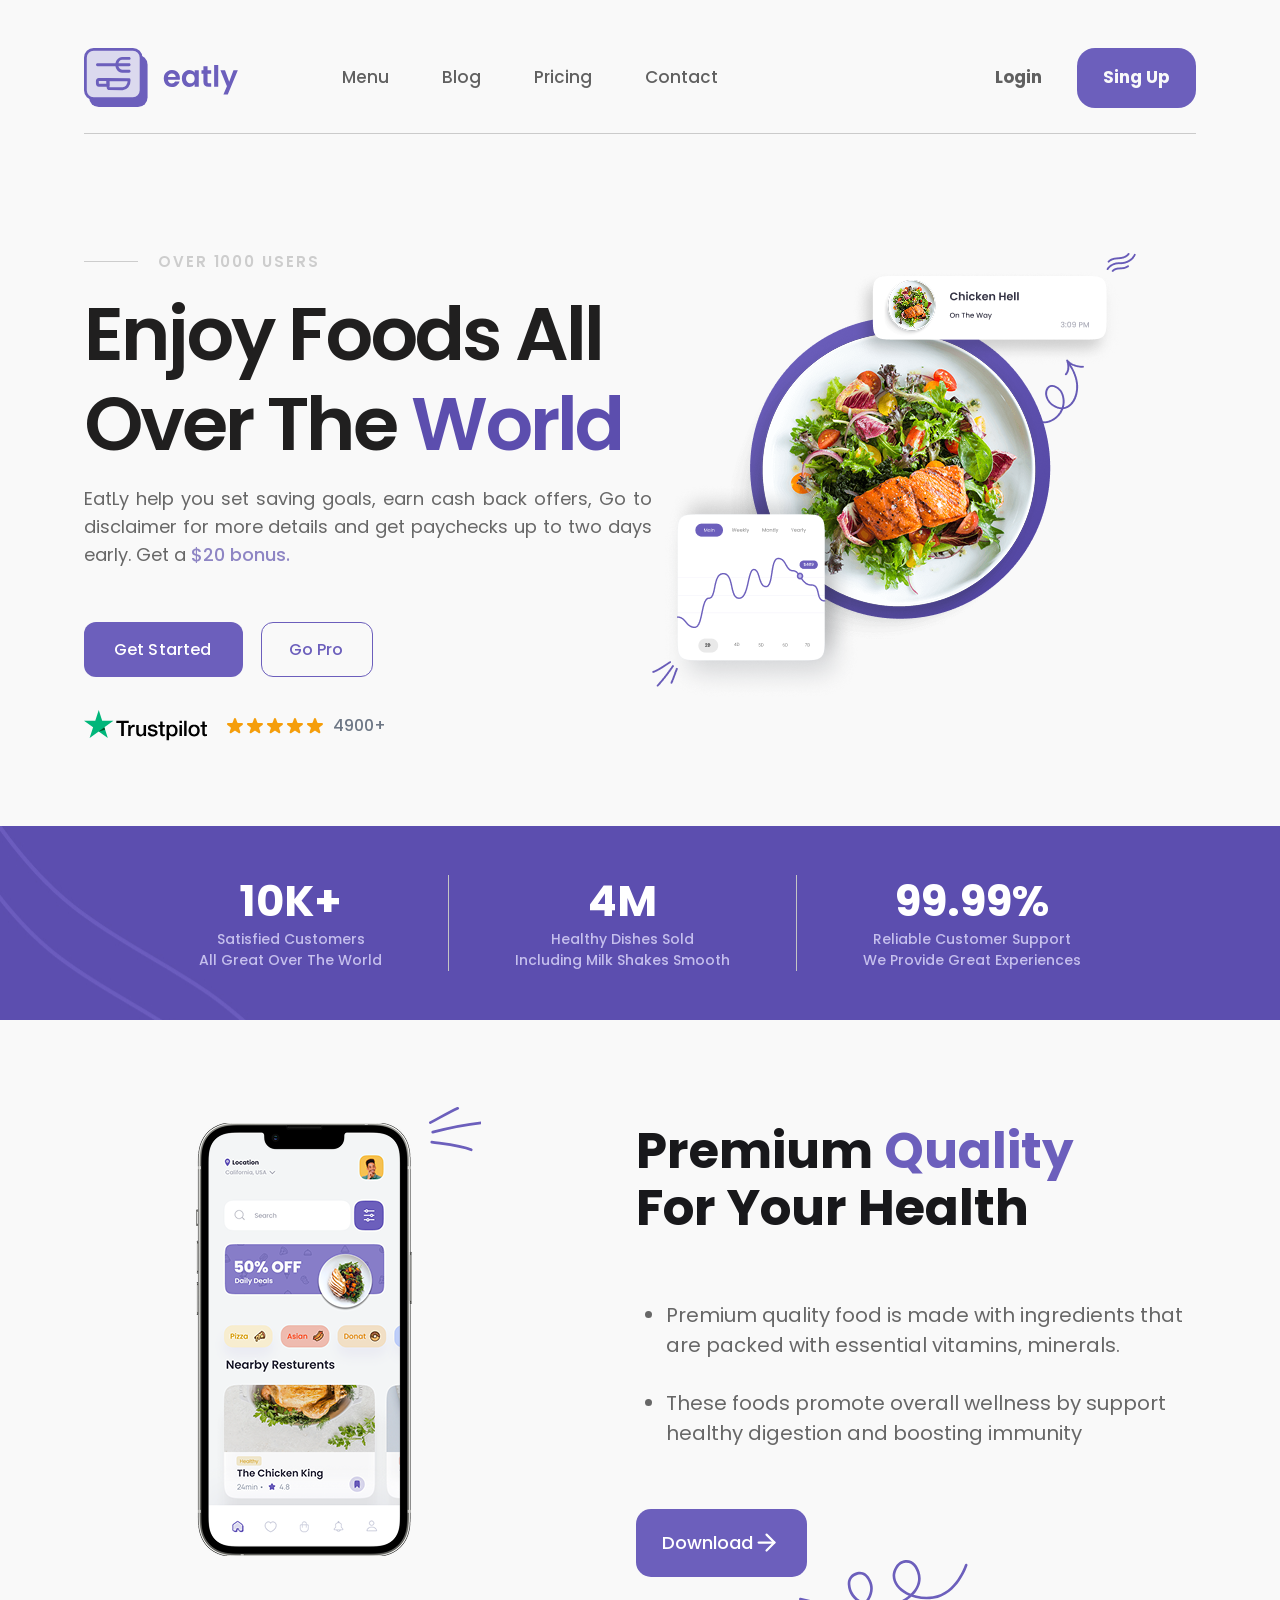
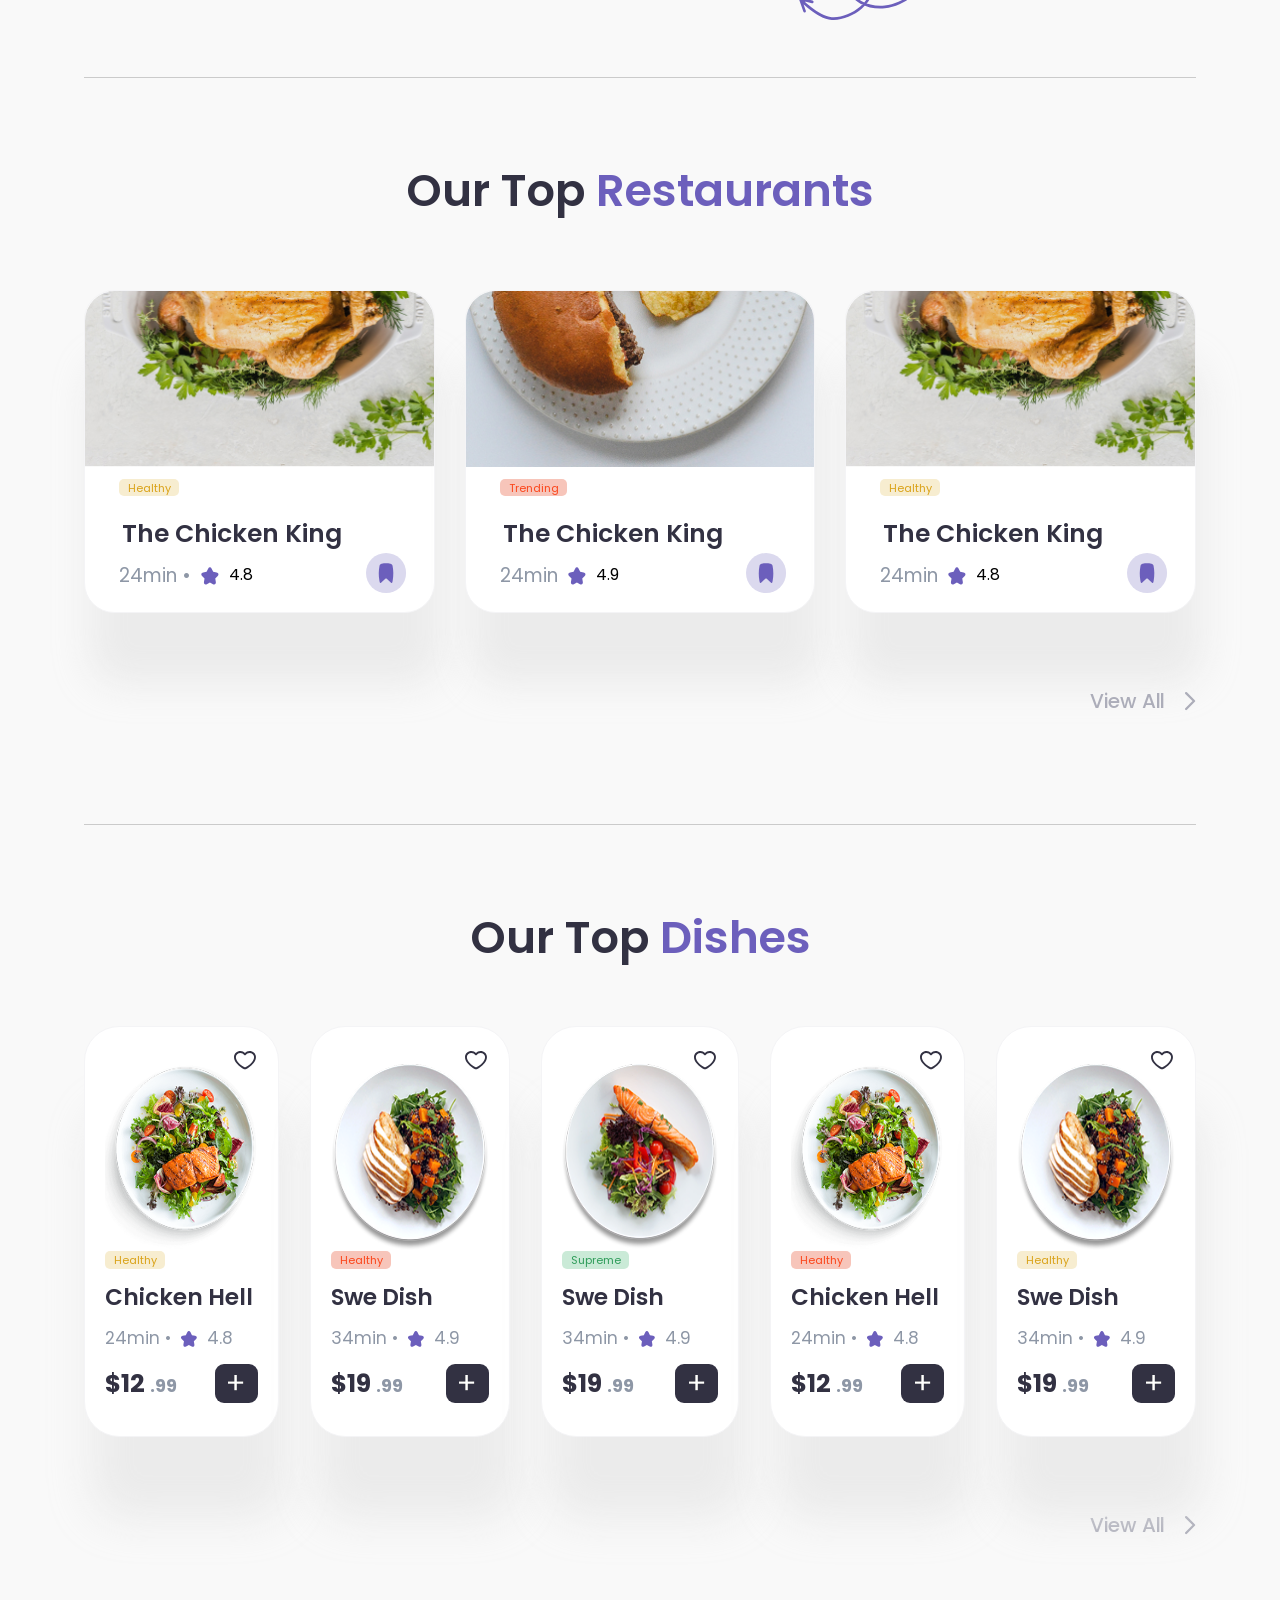
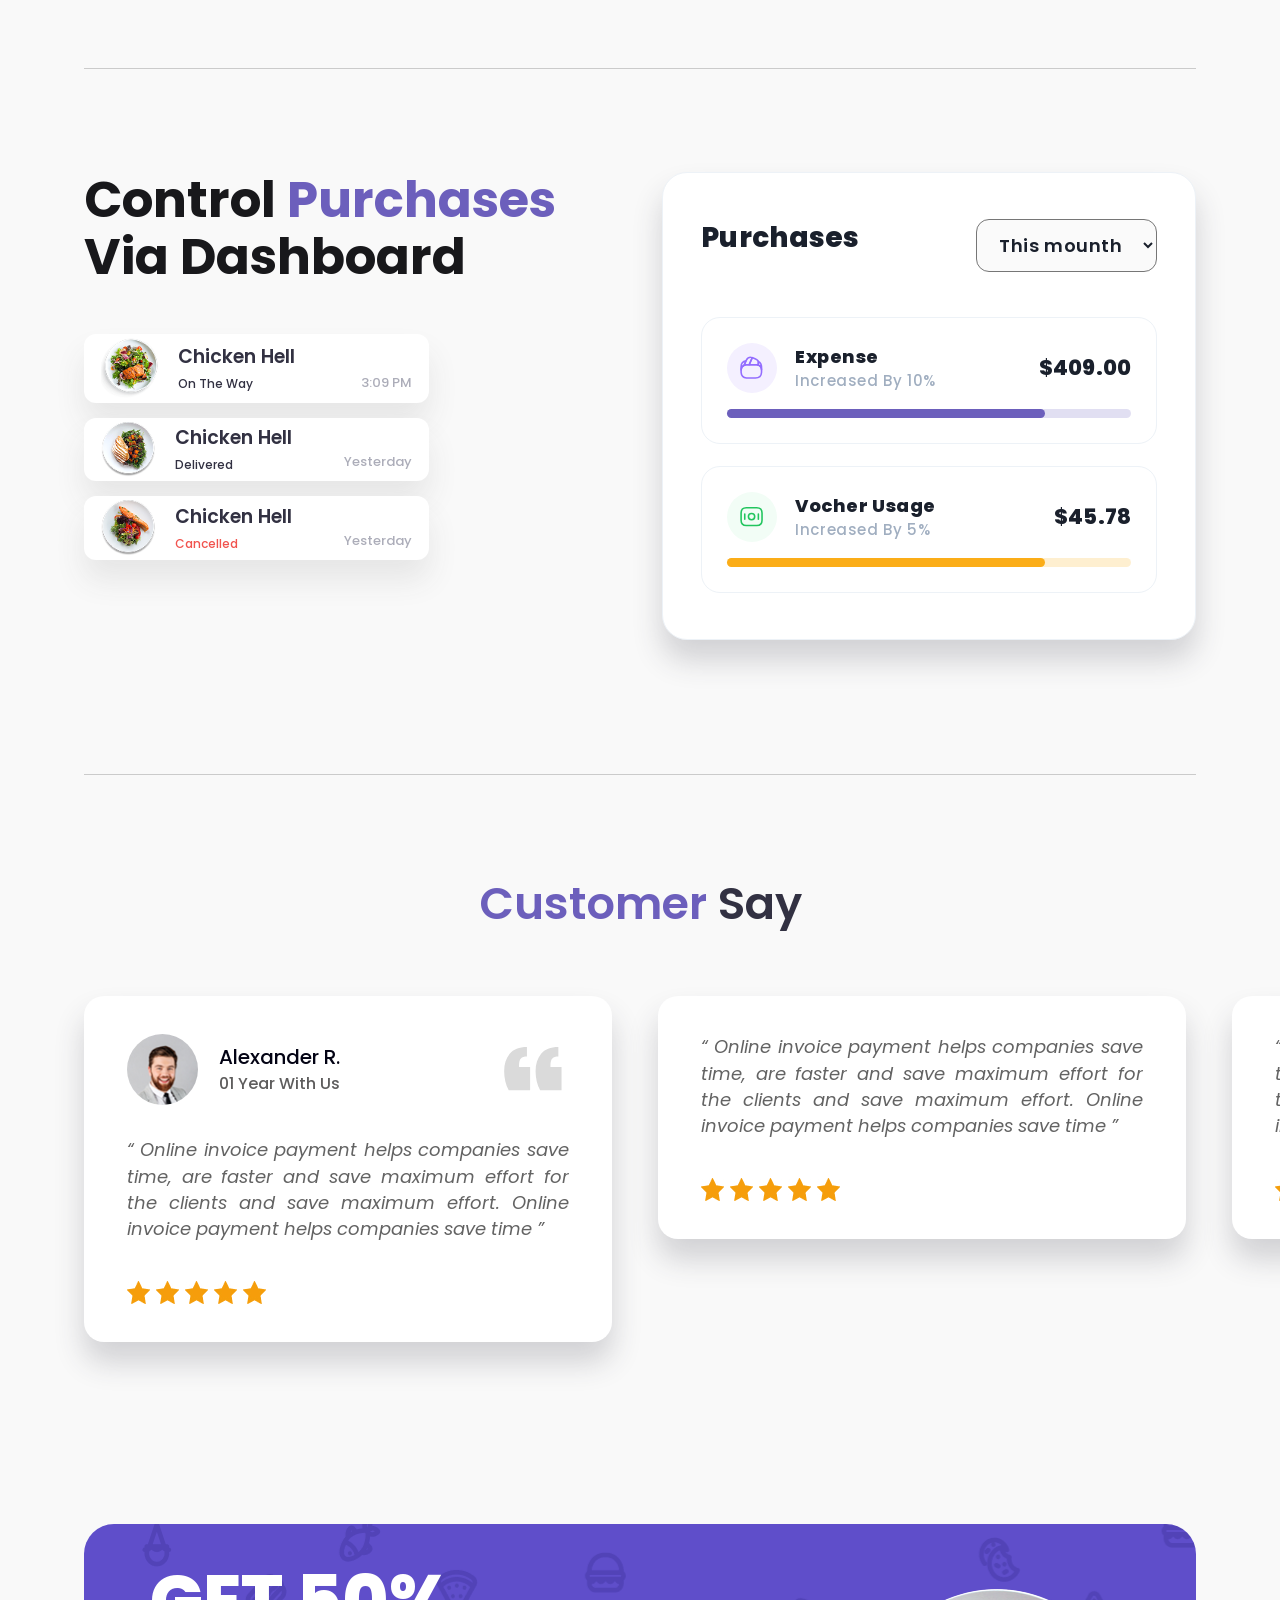
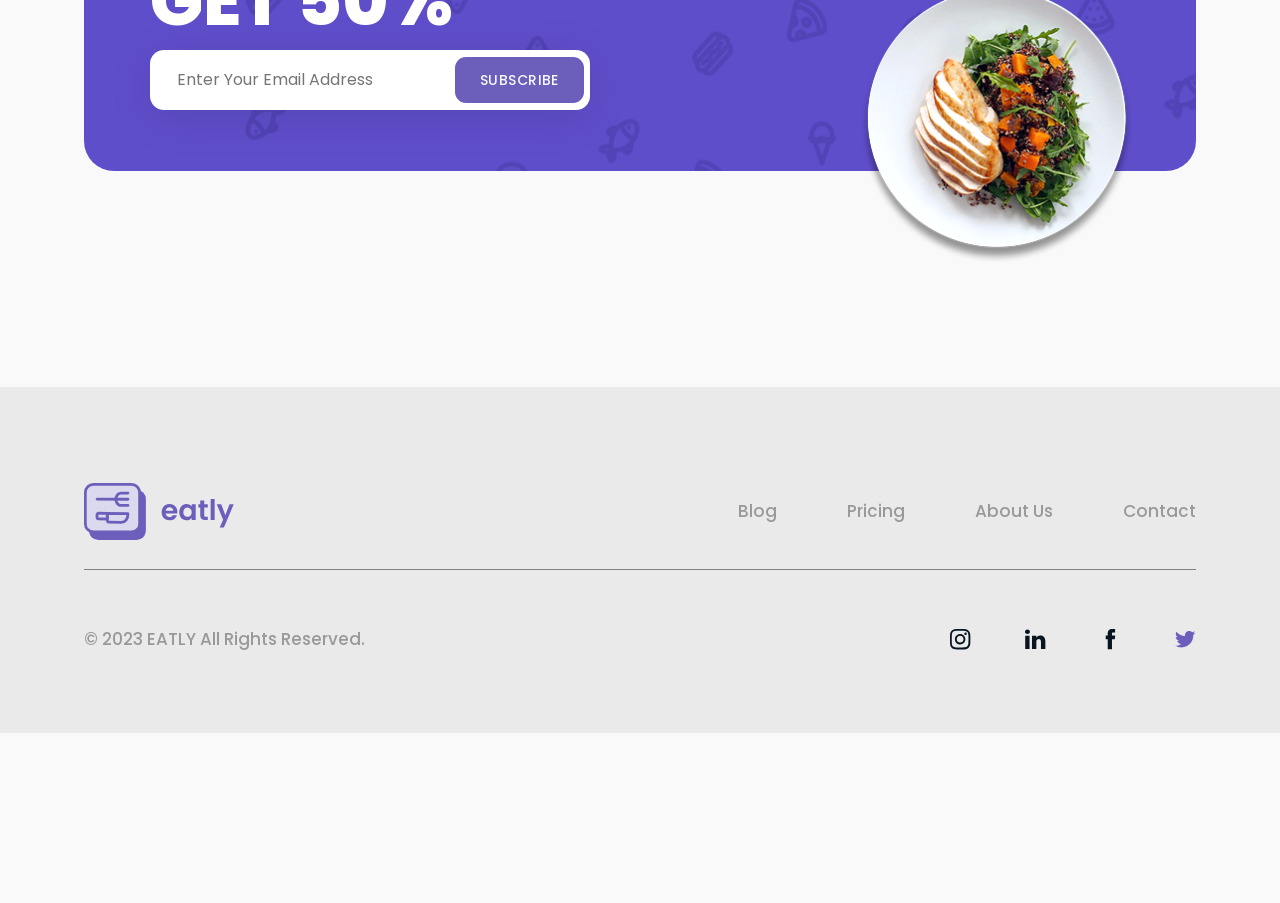
==== commit cdb276a7: "1024" ====
--- a/index.html
+++ b/index.html
@@ -83,7 +83,11 @@
                     </div>
                 </div>
                 <div class="hero__right">
-                    <img src="img/hero/hero-bg.png" alt="salad wits chickon">
+                    <picture>
+                        <source media="(max-width: 1024px)" srcset="img/hero/hero-laptop.png">
+                        <img src="img/hero/hero-bg.png" alt="salad wits chickon">
+                    </picture>
+
                 </div>
 
 
@@ -114,37 +118,45 @@
         </section>
 
         <section class="quality">
-            <div class="quality__container container">
-                <div class="quality__left">
-                    <img class="quality__left-img" src="img/quality/phone.jpg" alt="phone">
-                </div>
-
-                <div class="quality__right">
-                    <h2 class="quality__title">
-                        Premium <span class="quality__title--purple">Quality</span> For Your Health
-                    </h2>
-
-                    <ul class="quality__list">
-                        <li class="quality__item">
-                            Premium quality food is made with ingredients that are packed with essential vitamins,
-                            minerals.
-                        </li>
-                        <li class="quality__item">These foods promote overall wellness by support healthy digestion and
-                            boosting immunity
-                        </li>
-                    </ul>
-                    <div class="block"></div>
-
-                    <a class="quality__link">Download
-                        <svg class="quality__link-svg" width="28" height="28" viewBox="0 0 28 28" fill="none"
-                            xmlns="http://www.w3.org/2000/svg">
-                            <path d="M5.64453 13.5469H21.4487" stroke="white" stroke-width="2.25773"
-                                stroke-linecap="round" stroke-linejoin="round" />
-                            <path d="M13.5459 5.64453L21.448 13.5466L13.5459 21.4487" stroke="white"
-                                stroke-width="2.25773" stroke-linecap="round" stroke-linejoin="round" />
-                        </svg>
-                    </a>
-                </div>
+            <div class="container">
+                <div class="quality__wrapper">
+                    <div class="quality__left">
+                        <picture>
+                            <source media="(max-width: 1200px)" srcset="img/quality/phone-laptop.png">
+                            <img class="quality__left-img" src="img/quality/phone.jpg" alt="phone">
+                        </picture>
+
+                    </div>
+
+                    <div class="quality__right">
+                        <h2 class="quality__title">
+                            Premium <span class="quality__title--purple">Quality</span> For Your Health
+                        </h2>
+
+                        <ul class="quality__list">
+                            <li class="quality__item">
+                                Premium quality food is made with ingredients that are packed with essential vitamins,
+                                minerals.
+                            </li>
+                            <li class="quality__item">These foods promote overall wellness by support healthy digestion
+                                and
+                                boosting immunity
+                            </li>
+                        </ul>
+                        <div class="block"></div>
+
+                        <a class="quality__link">Download
+                            <svg class="quality__link-svg" width="28" height="28" viewBox="0 0 28 28" fill="none"
+                                xmlns="http://www.w3.org/2000/svg">
+                                <path d="M5.64453 13.5469H21.4487" stroke="white" stroke-width="2.25773"
+                                    stroke-linecap="round" stroke-linejoin="round" />
+                                <path d="M13.5459 5.64453L21.448 13.5466L13.5459 21.4487" stroke="white"
+                                    stroke-width="2.25773" stroke-linecap="round" stroke-linejoin="round" />
+                            </svg>
+                        </a>
+                    </div>
+                </div>
+
             </div>
         </section>
 
@@ -207,7 +219,7 @@
                             <img class="restaurants__item-img" src="img/restaurants/img-1.jpg" alt="chicken">
 
                             <div class="restaurants__item-content">
-                                <p class="restaurants__item-type">
+                                <p class="restaurants__item-type item-type--healthy">
                                     Healthy
                                 </p>
                                 <h2 class="restaurants__item-title">
@@ -241,384 +253,411 @@
 
         <section class="dishes">
             <div class="container">
-               <div class="dishes__wrapper">
-                <h2 class="dishes__title">
-                    Our Top
-                    <span class="dishes__title--purple">Dishes</span>
-                </h2>
-
-                <ul class="dishes__list">
-                    <li class="dishes__item">
-                        <img class="dishes__item-img" src="img/dishes/food-1.png" alt="food-1">
-                        <p class="restaurants__item-type item-type--healthy">
-                            Healthy
-                        </p>
-                        <h3 class="dishes__item-title">
-                            Chicken Hell
-                        </h3>
-
-                        <div class="dishes__item-info">
-                            <p class="dishes__item-time">24min •</p>
-                            <div class="dishes__item-raiting">
-                                <img class="dishes__star" src="img/restaurants/star.svg" alt="star">
-                                4.8
-                            </div>
-                        </div>
-
-                        <div class="dishes__item-content">
-                            <span class="dishes__item-price">
-                                $12 <span class="dishes__item-price--small">.99</span>
-                            </span>
-                            <button class="dishes__add">
-                                <svg width="16" height="16" viewBox="0 0 16 16" fill="none"
+                <div class="dishes__wrapper">
+                    <h2 class="dishes__title">
+                        Our Top
+                        <span class="dishes__title--purple">Dishes</span>
+                    </h2>
+
+                    <ul class="dishes__list">
+                        <li class="dishes__item">
+                            <picture>
+                                <img class="dishes__item-img" src="img/dishes/food-1.png" alt="food-1">
+                                <source media="(max-width: 1200px)" srcset="img/dishes/food-mobile-1.png">
+                            </picture>
+                            
+                            <p class="restaurants__item-type item-type--healthy">
+                                Healthy
+                            </p>
+                            <h3 class="dishes__item-title">
+                                Chicken Hell
+                            </h3>
+
+                            <div class="dishes__item-info">
+                                <p class="dishes__item-time">24min •</p>
+                                <div class="dishes__item-raiting">
+                                    <img class="dishes__star" src="img/restaurants/star.svg" alt="star">
+                                    4.8
+                                </div>
+                            </div>
+
+                            <div class="dishes__item-content">
+                                <span class="dishes__item-price">
+                                    $12 <span class="dishes__item-price--small">.99</span>
+                                </span>
+                                <button class="dishes__add">
+                                    <svg width="16" height="16" viewBox="0 0 16 16" fill="none"
+                                        xmlns="http://www.w3.org/2000/svg">
+                                        <mask id="path-1-inside-1_1_16655" fill="white">
+                                            <path
+                                                d="M15.1792 8.75039H8.83968V15.1792H6.3098V8.75039H0V6.45862H6.3098V0H8.83968V6.45862H15.1792V8.75039Z" />
+                                        </mask>
+                                        <path
+                                            d="M15.1792 8.75039H8.83968V15.1792H6.3098V8.75039H0V6.45862H6.3098V0H8.83968V6.45862H15.1792V8.75039Z"
+                                            fill="black" />
+                                        <path
+                                            d="M15.1792 8.75039V12.8594H19.2883V8.75039H15.1792ZM8.83968 8.75039V4.64134H4.73063V8.75039H8.83968ZM8.83968 15.1792V19.2883H12.9487V15.1792H8.83968ZM6.3098 15.1792H2.20075V19.2883H6.3098V15.1792ZM6.3098 8.75039H10.4189V4.64134H6.3098V8.75039ZM0 8.75039H-4.10905V12.8594H0V8.75039ZM0 6.45862V2.34957H-4.10905V6.45862H0ZM6.3098 6.45862V10.5677H10.4189V6.45862H6.3098ZM6.3098 0V-4.10905H2.20075V0H6.3098ZM8.83968 0H12.9487V-4.10905H8.83968V0ZM8.83968 6.45862H4.73063V10.5677H8.83968V6.45862ZM15.1792 6.45862H19.2883V2.34957H15.1792V6.45862ZM15.1792 4.64134H8.83968V12.8594H15.1792V4.64134ZM4.73063 8.75039V15.1792H12.9487V8.75039H4.73063ZM8.83968 11.0702H6.3098V19.2883H8.83968V11.0702ZM10.4189 15.1792V8.75039H2.20075V15.1792H10.4189ZM6.3098 4.64134H0V12.8594H6.3098V4.64134ZM4.10905 8.75039V6.45862H-4.10905V8.75039H4.10905ZM0 10.5677H6.3098V2.34957H0V10.5677ZM10.4189 6.45862V0H2.20075V6.45862H10.4189ZM6.3098 4.10905H8.83968V-4.10905H6.3098V4.10905ZM4.73063 0V6.45862H12.9487V0H4.73063ZM8.83968 10.5677H15.1792V2.34957H8.83968V10.5677ZM11.0702 6.45862V8.75039H19.2883V6.45862H11.0702Z"
+                                            fill="white" mask="url(#path-1-inside-1_1_16655)" />
+                                    </svg>
+                                </button>
+                            </div>
+
+                            <button class="dishes__favourite">
+                                <svg width="22" height="19" viewBox="0 0 22 19" fill="none"
                                     xmlns="http://www.w3.org/2000/svg">
-                                    <mask id="path-1-inside-1_1_16655" fill="white">
-                                        <path
-                                            d="M15.1792 8.75039H8.83968V15.1792H6.3098V8.75039H0V6.45862H6.3098V0H8.83968V6.45862H15.1792V8.75039Z" />
-                                    </mask>
-                                    <path
-                                        d="M15.1792 8.75039H8.83968V15.1792H6.3098V8.75039H0V6.45862H6.3098V0H8.83968V6.45862H15.1792V8.75039Z"
-                                        fill="black" />
-                                    <path
-                                        d="M15.1792 8.75039V12.8594H19.2883V8.75039H15.1792ZM8.83968 8.75039V4.64134H4.73063V8.75039H8.83968ZM8.83968 15.1792V19.2883H12.9487V15.1792H8.83968ZM6.3098 15.1792H2.20075V19.2883H6.3098V15.1792ZM6.3098 8.75039H10.4189V4.64134H6.3098V8.75039ZM0 8.75039H-4.10905V12.8594H0V8.75039ZM0 6.45862V2.34957H-4.10905V6.45862H0ZM6.3098 6.45862V10.5677H10.4189V6.45862H6.3098ZM6.3098 0V-4.10905H2.20075V0H6.3098ZM8.83968 0H12.9487V-4.10905H8.83968V0ZM8.83968 6.45862H4.73063V10.5677H8.83968V6.45862ZM15.1792 6.45862H19.2883V2.34957H15.1792V6.45862ZM15.1792 4.64134H8.83968V12.8594H15.1792V4.64134ZM4.73063 8.75039V15.1792H12.9487V8.75039H4.73063ZM8.83968 11.0702H6.3098V19.2883H8.83968V11.0702ZM10.4189 15.1792V8.75039H2.20075V15.1792H10.4189ZM6.3098 4.64134H0V12.8594H6.3098V4.64134ZM4.10905 8.75039V6.45862H-4.10905V8.75039H4.10905ZM0 10.5677H6.3098V2.34957H0V10.5677ZM10.4189 6.45862V0H2.20075V6.45862H10.4189ZM6.3098 4.10905H8.83968V-4.10905H6.3098V4.10905ZM4.73063 0V6.45862H12.9487V0H4.73063ZM8.83968 10.5677H15.1792V2.34957H8.83968V10.5677ZM11.0702 6.45862V8.75039H19.2883V6.45862H11.0702Z"
-                                        fill="white" mask="url(#path-1-inside-1_1_16655)" />
+                                    <path fill-rule="evenodd" clip-rule="evenodd"
+                                        d="M0 5.99578C0 2.60828 2.97185 0 6.46016 0C8.25831 0 9.84057 0.843131 10.976 1.93408C12.1114 0.843131 13.6937 0 15.4918 0C18.9802 0 21.952 2.60828 21.952 5.99578C21.952 8.31626 20.9624 10.3569 19.5915 12.0818C18.2228 13.8038 16.4326 15.2652 14.7185 16.4527C14.0638 16.9063 13.4014 17.3247 12.7952 17.6334C12.226 17.9233 11.5715 18.1888 10.976 18.1888C10.3805 18.1888 9.72599 17.9233 9.15679 17.6334C8.5506 17.3247 7.88825 16.9063 7.23354 16.4527C5.51943 15.2652 3.72917 13.8038 2.36056 12.0818C0.989572 10.3569 0 8.31626 0 5.99578ZM6.46016 1.8816C3.85195 1.8816 1.8816 3.7997 1.8816 5.99578C1.8816 7.75633 2.62896 9.39546 3.83356 10.911C5.04054 12.4296 6.66454 13.7695 8.30506 14.906C8.92584 15.3361 9.51054 15.702 10.0107 15.9567C10.5478 16.2302 10.8589 16.3072 10.976 16.3072C11.0931 16.3072 11.4042 16.2302 11.9413 15.9567C12.4415 15.702 13.0262 15.3361 13.6469 14.906C15.2875 13.7695 16.9115 12.4296 18.1184 10.911C19.3231 9.39546 20.0704 7.75633 20.0704 5.99578C20.0704 3.7997 18.1001 1.8816 15.4918 1.8816C13.9939 1.8816 12.5952 2.77652 11.7218 3.91238C11.5437 4.14399 11.2682 4.27972 10.976 4.27972C10.6838 4.27972 10.4083 4.14399 10.2302 3.91238C9.35683 2.77652 7.95811 1.8816 6.46016 1.8816Z"
+                                        fill="#323142" />
                                 </svg>
                             </button>
-                        </div>
-
-                        <button class="dishes__favourite">
-                            <svg width="22" height="19" viewBox="0 0 22 19" fill="none"
-                                xmlns="http://www.w3.org/2000/svg">
-                                <path fill-rule="evenodd" clip-rule="evenodd"
-                                    d="M0 5.99578C0 2.60828 2.97185 0 6.46016 0C8.25831 0 9.84057 0.843131 10.976 1.93408C12.1114 0.843131 13.6937 0 15.4918 0C18.9802 0 21.952 2.60828 21.952 5.99578C21.952 8.31626 20.9624 10.3569 19.5915 12.0818C18.2228 13.8038 16.4326 15.2652 14.7185 16.4527C14.0638 16.9063 13.4014 17.3247 12.7952 17.6334C12.226 17.9233 11.5715 18.1888 10.976 18.1888C10.3805 18.1888 9.72599 17.9233 9.15679 17.6334C8.5506 17.3247 7.88825 16.9063 7.23354 16.4527C5.51943 15.2652 3.72917 13.8038 2.36056 12.0818C0.989572 10.3569 0 8.31626 0 5.99578ZM6.46016 1.8816C3.85195 1.8816 1.8816 3.7997 1.8816 5.99578C1.8816 7.75633 2.62896 9.39546 3.83356 10.911C5.04054 12.4296 6.66454 13.7695 8.30506 14.906C8.92584 15.3361 9.51054 15.702 10.0107 15.9567C10.5478 16.2302 10.8589 16.3072 10.976 16.3072C11.0931 16.3072 11.4042 16.2302 11.9413 15.9567C12.4415 15.702 13.0262 15.3361 13.6469 14.906C15.2875 13.7695 16.9115 12.4296 18.1184 10.911C19.3231 9.39546 20.0704 7.75633 20.0704 5.99578C20.0704 3.7997 18.1001 1.8816 15.4918 1.8816C13.9939 1.8816 12.5952 2.77652 11.7218 3.91238C11.5437 4.14399 11.2682 4.27972 10.976 4.27972C10.6838 4.27972 10.4083 4.14399 10.2302 3.91238C9.35683 2.77652 7.95811 1.8816 6.46016 1.8816Z"
-                                    fill="#323142" />
-                            </svg>
-                        </button>
-                    </li>
-
-                    <li class="dishes__item">
-                        <img class="dishes__item-img" src="img/dishes/food-2.png" alt="food-2">
-                        <p class="restaurants__item-type item-type--trending">
-                            Healthy
-                        </p>
-                        <h3 class="dishes__item-title">
-                            Swe Dish
-                        </h3>
-
-                        <div class="dishes__item-info">
-                            <p class="dishes__item-time">34min •</p>
-                            <div class="dishes__item-raiting">
-                                <img class="dishes__star" src="img/restaurants/star.svg" alt="star">
-                                4.9
-                            </div>
-                        </div>
-
-                        <div class="dishes__item-content">
-                            <span class="dishes__item-price">
-                                $19 <span class="dishes__item-price--small">.99</span>
-                            </span>
-                            <button class="dishes__add">
-                                <svg width="16" height="16" viewBox="0 0 16 16" fill="none"
+                        </li>
+
+                        <li class="dishes__item">
+                            <picture>
+                                <img class="dishes__item-img" src="img/dishes/food-2.png" alt="food-2">
+                                <source media="(max-width: 1200px)" srcset="img/dishes/food-mobile-2.png">
+                            </picture>
+                            <p class="restaurants__item-type item-type--trending">
+                                Healthy
+                            </p>
+                            <h3 class="dishes__item-title">
+                                Swe Dish
+                            </h3>
+
+                            <div class="dishes__item-info">
+                                <p class="dishes__item-time">34min •</p>
+                                <div class="dishes__item-raiting">
+                                    <img class="dishes__star" src="img/restaurants/star.svg" alt="star">
+                                    4.9
+                                </div>
+                            </div>
+
+                            <div class="dishes__item-content">
+                                <span class="dishes__item-price">
+                                    $19 <span class="dishes__item-price--small">.99</span>
+                                </span>
+                                <button class="dishes__add">
+                                    <svg width="16" height="16" viewBox="0 0 16 16" fill="none"
+                                        xmlns="http://www.w3.org/2000/svg">
+                                        <mask id="path-1-inside-1_1_16655" fill="white">
+                                            <path
+                                                d="M15.1792 8.75039H8.83968V15.1792H6.3098V8.75039H0V6.45862H6.3098V0H8.83968V6.45862H15.1792V8.75039Z" />
+                                        </mask>
+                                        <path
+                                            d="M15.1792 8.75039H8.83968V15.1792H6.3098V8.75039H0V6.45862H6.3098V0H8.83968V6.45862H15.1792V8.75039Z"
+                                            fill="black" />
+                                        <path
+                                            d="M15.1792 8.75039V12.8594H19.2883V8.75039H15.1792ZM8.83968 8.75039V4.64134H4.73063V8.75039H8.83968ZM8.83968 15.1792V19.2883H12.9487V15.1792H8.83968ZM6.3098 15.1792H2.20075V19.2883H6.3098V15.1792ZM6.3098 8.75039H10.4189V4.64134H6.3098V8.75039ZM0 8.75039H-4.10905V12.8594H0V8.75039ZM0 6.45862V2.34957H-4.10905V6.45862H0ZM6.3098 6.45862V10.5677H10.4189V6.45862H6.3098ZM6.3098 0V-4.10905H2.20075V0H6.3098ZM8.83968 0H12.9487V-4.10905H8.83968V0ZM8.83968 6.45862H4.73063V10.5677H8.83968V6.45862ZM15.1792 6.45862H19.2883V2.34957H15.1792V6.45862ZM15.1792 4.64134H8.83968V12.8594H15.1792V4.64134ZM4.73063 8.75039V15.1792H12.9487V8.75039H4.73063ZM8.83968 11.0702H6.3098V19.2883H8.83968V11.0702ZM10.4189 15.1792V8.75039H2.20075V15.1792H10.4189ZM6.3098 4.64134H0V12.8594H6.3098V4.64134ZM4.10905 8.75039V6.45862H-4.10905V8.75039H4.10905ZM0 10.5677H6.3098V2.34957H0V10.5677ZM10.4189 6.45862V0H2.20075V6.45862H10.4189ZM6.3098 4.10905H8.83968V-4.10905H6.3098V4.10905ZM4.73063 0V6.45862H12.9487V0H4.73063ZM8.83968 10.5677H15.1792V2.34957H8.83968V10.5677ZM11.0702 6.45862V8.75039H19.2883V6.45862H11.0702Z"
+                                            fill="white" mask="url(#path-1-inside-1_1_16655)" />
+                                    </svg>
+                                </button>
+                            </div>
+
+                            <button class="dishes__favourite">
+                                <svg width="22" height="19" viewBox="0 0 22 19" fill="none"
                                     xmlns="http://www.w3.org/2000/svg">
-                                    <mask id="path-1-inside-1_1_16655" fill="white">
-                                        <path
-                                            d="M15.1792 8.75039H8.83968V15.1792H6.3098V8.75039H0V6.45862H6.3098V0H8.83968V6.45862H15.1792V8.75039Z" />
-                                    </mask>
-                                    <path
-                                        d="M15.1792 8.75039H8.83968V15.1792H6.3098V8.75039H0V6.45862H6.3098V0H8.83968V6.45862H15.1792V8.75039Z"
-                                        fill="black" />
-                                    <path
-                                        d="M15.1792 8.75039V12.8594H19.2883V8.75039H15.1792ZM8.83968 8.75039V4.64134H4.73063V8.75039H8.83968ZM8.83968 15.1792V19.2883H12.9487V15.1792H8.83968ZM6.3098 15.1792H2.20075V19.2883H6.3098V15.1792ZM6.3098 8.75039H10.4189V4.64134H6.3098V8.75039ZM0 8.75039H-4.10905V12.8594H0V8.75039ZM0 6.45862V2.34957H-4.10905V6.45862H0ZM6.3098 6.45862V10.5677H10.4189V6.45862H6.3098ZM6.3098 0V-4.10905H2.20075V0H6.3098ZM8.83968 0H12.9487V-4.10905H8.83968V0ZM8.83968 6.45862H4.73063V10.5677H8.83968V6.45862ZM15.1792 6.45862H19.2883V2.34957H15.1792V6.45862ZM15.1792 4.64134H8.83968V12.8594H15.1792V4.64134ZM4.73063 8.75039V15.1792H12.9487V8.75039H4.73063ZM8.83968 11.0702H6.3098V19.2883H8.83968V11.0702ZM10.4189 15.1792V8.75039H2.20075V15.1792H10.4189ZM6.3098 4.64134H0V12.8594H6.3098V4.64134ZM4.10905 8.75039V6.45862H-4.10905V8.75039H4.10905ZM0 10.5677H6.3098V2.34957H0V10.5677ZM10.4189 6.45862V0H2.20075V6.45862H10.4189ZM6.3098 4.10905H8.83968V-4.10905H6.3098V4.10905ZM4.73063 0V6.45862H12.9487V0H4.73063ZM8.83968 10.5677H15.1792V2.34957H8.83968V10.5677ZM11.0702 6.45862V8.75039H19.2883V6.45862H11.0702Z"
-                                        fill="white" mask="url(#path-1-inside-1_1_16655)" />
+                                    <path fill-rule="evenodd" clip-rule="evenodd"
+                                        d="M0 5.99578C0 2.60828 2.97185 0 6.46016 0C8.25831 0 9.84057 0.843131 10.976 1.93408C12.1114 0.843131 13.6937 0 15.4918 0C18.9802 0 21.952 2.60828 21.952 5.99578C21.952 8.31626 20.9624 10.3569 19.5915 12.0818C18.2228 13.8038 16.4326 15.2652 14.7185 16.4527C14.0638 16.9063 13.4014 17.3247 12.7952 17.6334C12.226 17.9233 11.5715 18.1888 10.976 18.1888C10.3805 18.1888 9.72599 17.9233 9.15679 17.6334C8.5506 17.3247 7.88825 16.9063 7.23354 16.4527C5.51943 15.2652 3.72917 13.8038 2.36056 12.0818C0.989572 10.3569 0 8.31626 0 5.99578ZM6.46016 1.8816C3.85195 1.8816 1.8816 3.7997 1.8816 5.99578C1.8816 7.75633 2.62896 9.39546 3.83356 10.911C5.04054 12.4296 6.66454 13.7695 8.30506 14.906C8.92584 15.3361 9.51054 15.702 10.0107 15.9567C10.5478 16.2302 10.8589 16.3072 10.976 16.3072C11.0931 16.3072 11.4042 16.2302 11.9413 15.9567C12.4415 15.702 13.0262 15.3361 13.6469 14.906C15.2875 13.7695 16.9115 12.4296 18.1184 10.911C19.3231 9.39546 20.0704 7.75633 20.0704 5.99578C20.0704 3.7997 18.1001 1.8816 15.4918 1.8816C13.9939 1.8816 12.5952 2.77652 11.7218 3.91238C11.5437 4.14399 11.2682 4.27972 10.976 4.27972C10.6838 4.27972 10.4083 4.14399 10.2302 3.91238C9.35683 2.77652 7.95811 1.8816 6.46016 1.8816Z"
+                                        fill="#323142" />
                                 </svg>
                             </button>
-                        </div>
-
-                        <button class="dishes__favourite">
-                            <svg width="22" height="19" viewBox="0 0 22 19" fill="none"
-                                xmlns="http://www.w3.org/2000/svg">
-                                <path fill-rule="evenodd" clip-rule="evenodd"
-                                    d="M0 5.99578C0 2.60828 2.97185 0 6.46016 0C8.25831 0 9.84057 0.843131 10.976 1.93408C12.1114 0.843131 13.6937 0 15.4918 0C18.9802 0 21.952 2.60828 21.952 5.99578C21.952 8.31626 20.9624 10.3569 19.5915 12.0818C18.2228 13.8038 16.4326 15.2652 14.7185 16.4527C14.0638 16.9063 13.4014 17.3247 12.7952 17.6334C12.226 17.9233 11.5715 18.1888 10.976 18.1888C10.3805 18.1888 9.72599 17.9233 9.15679 17.6334C8.5506 17.3247 7.88825 16.9063 7.23354 16.4527C5.51943 15.2652 3.72917 13.8038 2.36056 12.0818C0.989572 10.3569 0 8.31626 0 5.99578ZM6.46016 1.8816C3.85195 1.8816 1.8816 3.7997 1.8816 5.99578C1.8816 7.75633 2.62896 9.39546 3.83356 10.911C5.04054 12.4296 6.66454 13.7695 8.30506 14.906C8.92584 15.3361 9.51054 15.702 10.0107 15.9567C10.5478 16.2302 10.8589 16.3072 10.976 16.3072C11.0931 16.3072 11.4042 16.2302 11.9413 15.9567C12.4415 15.702 13.0262 15.3361 13.6469 14.906C15.2875 13.7695 16.9115 12.4296 18.1184 10.911C19.3231 9.39546 20.0704 7.75633 20.0704 5.99578C20.0704 3.7997 18.1001 1.8816 15.4918 1.8816C13.9939 1.8816 12.5952 2.77652 11.7218 3.91238C11.5437 4.14399 11.2682 4.27972 10.976 4.27972C10.6838 4.27972 10.4083 4.14399 10.2302 3.91238C9.35683 2.77652 7.95811 1.8816 6.46016 1.8816Z"
-                                    fill="#323142" />
-                            </svg>
-                        </button>
-                    </li>
-
-                    <li class="dishes__item">
-                        <img class="dishes__item-img" src="img/dishes/food-3.png" alt="food-3">
-                        <p class="dishes__item-type item-type--supreme">
-                            Supreme
-                        </p>
-                        <h3 class="dishes__item-title">
-                            Swe Dish
-                        </h3>
-
-                        <div class="dishes__item-info">
-                            <p class="dishes__item-time">34min •</p>
-                            <div class="dishes__item-raiting">
-                                <img class="dishes__star" src="img/restaurants/star.svg" alt="star">
-                                4.9
-                            </div>
-                        </div>
-
-                        <div class="dishes__item-content">
-                            <span class="dishes__item-price">
-                                $19 <span class="dishes__item-price--small">.99</span>
-                            </span>
-                            <button class="dishes__add">
-                                <svg width="16" height="16" viewBox="0 0 16 16" fill="none"
+                        </li>
+
+                        <li class="dishes__item">
+                            <picture>
+                                <img class="dishes__item-img" src="img/dishes/food-3.png" alt="food-3">
+                                <source media="(max-width: 1200px)" srcset="img/dishes/food-mobile-3.png">
+                            </picture>
+                            <p class="dishes__item-type item-type--supreme">
+                                Supreme
+                            </p>
+                            <h3 class="dishes__item-title">
+                                Swe Dish
+                            </h3>
+
+                            <div class="dishes__item-info">
+                                <p class="dishes__item-time">34min •</p>
+                                <div class="dishes__item-raiting">
+                                    <img class="dishes__star" src="img/restaurants/star.svg" alt="star">
+                                    4.9
+                                </div>
+                            </div>
+
+                            <div class="dishes__item-content">
+                                <span class="dishes__item-price">
+                                    $19 <span class="dishes__item-price--small">.99</span>
+                                </span>
+                                <button class="dishes__add">
+                                    <svg width="16" height="16" viewBox="0 0 16 16" fill="none"
+                                        xmlns="http://www.w3.org/2000/svg">
+                                        <mask id="path-1-inside-1_1_16655" fill="white">
+                                            <path
+                                                d="M15.1792 8.75039H8.83968V15.1792H6.3098V8.75039H0V6.45862H6.3098V0H8.83968V6.45862H15.1792V8.75039Z" />
+                                        </mask>
+                                        <path
+                                            d="M15.1792 8.75039H8.83968V15.1792H6.3098V8.75039H0V6.45862H6.3098V0H8.83968V6.45862H15.1792V8.75039Z"
+                                            fill="black" />
+                                        <path
+                                            d="M15.1792 8.75039V12.8594H19.2883V8.75039H15.1792ZM8.83968 8.75039V4.64134H4.73063V8.75039H8.83968ZM8.83968 15.1792V19.2883H12.9487V15.1792H8.83968ZM6.3098 15.1792H2.20075V19.2883H6.3098V15.1792ZM6.3098 8.75039H10.4189V4.64134H6.3098V8.75039ZM0 8.75039H-4.10905V12.8594H0V8.75039ZM0 6.45862V2.34957H-4.10905V6.45862H0ZM6.3098 6.45862V10.5677H10.4189V6.45862H6.3098ZM6.3098 0V-4.10905H2.20075V0H6.3098ZM8.83968 0H12.9487V-4.10905H8.83968V0ZM8.83968 6.45862H4.73063V10.5677H8.83968V6.45862ZM15.1792 6.45862H19.2883V2.34957H15.1792V6.45862ZM15.1792 4.64134H8.83968V12.8594H15.1792V4.64134ZM4.73063 8.75039V15.1792H12.9487V8.75039H4.73063ZM8.83968 11.0702H6.3098V19.2883H8.83968V11.0702ZM10.4189 15.1792V8.75039H2.20075V15.1792H10.4189ZM6.3098 4.64134H0V12.8594H6.3098V4.64134ZM4.10905 8.75039V6.45862H-4.10905V8.75039H4.10905ZM0 10.5677H6.3098V2.34957H0V10.5677ZM10.4189 6.45862V0H2.20075V6.45862H10.4189ZM6.3098 4.10905H8.83968V-4.10905H6.3098V4.10905ZM4.73063 0V6.45862H12.9487V0H4.73063ZM8.83968 10.5677H15.1792V2.34957H8.83968V10.5677ZM11.0702 6.45862V8.75039H19.2883V6.45862H11.0702Z"
+                                            fill="white" mask="url(#path-1-inside-1_1_16655)" />
+                                    </svg>
+                                </button>
+                            </div>
+
+                            <button class="dishes__favourite">
+                                <svg width="22" height="19" viewBox="0 0 22 19" fill="none"
                                     xmlns="http://www.w3.org/2000/svg">
-                                    <mask id="path-1-inside-1_1_16655" fill="white">
-                                        <path
-                                            d="M15.1792 8.75039H8.83968V15.1792H6.3098V8.75039H0V6.45862H6.3098V0H8.83968V6.45862H15.1792V8.75039Z" />
-                                    </mask>
-                                    <path
-                                        d="M15.1792 8.75039H8.83968V15.1792H6.3098V8.75039H0V6.45862H6.3098V0H8.83968V6.45862H15.1792V8.75039Z"
-                                        fill="black" />
-                                    <path
-                                        d="M15.1792 8.75039V12.8594H19.2883V8.75039H15.1792ZM8.83968 8.75039V4.64134H4.73063V8.75039H8.83968ZM8.83968 15.1792V19.2883H12.9487V15.1792H8.83968ZM6.3098 15.1792H2.20075V19.2883H6.3098V15.1792ZM6.3098 8.75039H10.4189V4.64134H6.3098V8.75039ZM0 8.75039H-4.10905V12.8594H0V8.75039ZM0 6.45862V2.34957H-4.10905V6.45862H0ZM6.3098 6.45862V10.5677H10.4189V6.45862H6.3098ZM6.3098 0V-4.10905H2.20075V0H6.3098ZM8.83968 0H12.9487V-4.10905H8.83968V0ZM8.83968 6.45862H4.73063V10.5677H8.83968V6.45862ZM15.1792 6.45862H19.2883V2.34957H15.1792V6.45862ZM15.1792 4.64134H8.83968V12.8594H15.1792V4.64134ZM4.73063 8.75039V15.1792H12.9487V8.75039H4.73063ZM8.83968 11.0702H6.3098V19.2883H8.83968V11.0702ZM10.4189 15.1792V8.75039H2.20075V15.1792H10.4189ZM6.3098 4.64134H0V12.8594H6.3098V4.64134ZM4.10905 8.75039V6.45862H-4.10905V8.75039H4.10905ZM0 10.5677H6.3098V2.34957H0V10.5677ZM10.4189 6.45862V0H2.20075V6.45862H10.4189ZM6.3098 4.10905H8.83968V-4.10905H6.3098V4.10905ZM4.73063 0V6.45862H12.9487V0H4.73063ZM8.83968 10.5677H15.1792V2.34957H8.83968V10.5677ZM11.0702 6.45862V8.75039H19.2883V6.45862H11.0702Z"
-                                        fill="white" mask="url(#path-1-inside-1_1_16655)" />
+                                    <path fill-rule="evenodd" clip-rule="evenodd"
+                                        d="M0 5.99578C0 2.60828 2.97185 0 6.46016 0C8.25831 0 9.84057 0.843131 10.976 1.93408C12.1114 0.843131 13.6937 0 15.4918 0C18.9802 0 21.952 2.60828 21.952 5.99578C21.952 8.31626 20.9624 10.3569 19.5915 12.0818C18.2228 13.8038 16.4326 15.2652 14.7185 16.4527C14.0638 16.9063 13.4014 17.3247 12.7952 17.6334C12.226 17.9233 11.5715 18.1888 10.976 18.1888C10.3805 18.1888 9.72599 17.9233 9.15679 17.6334C8.5506 17.3247 7.88825 16.9063 7.23354 16.4527C5.51943 15.2652 3.72917 13.8038 2.36056 12.0818C0.989572 10.3569 0 8.31626 0 5.99578ZM6.46016 1.8816C3.85195 1.8816 1.8816 3.7997 1.8816 5.99578C1.8816 7.75633 2.62896 9.39546 3.83356 10.911C5.04054 12.4296 6.66454 13.7695 8.30506 14.906C8.92584 15.3361 9.51054 15.702 10.0107 15.9567C10.5478 16.2302 10.8589 16.3072 10.976 16.3072C11.0931 16.3072 11.4042 16.2302 11.9413 15.9567C12.4415 15.702 13.0262 15.3361 13.6469 14.906C15.2875 13.7695 16.9115 12.4296 18.1184 10.911C19.3231 9.39546 20.0704 7.75633 20.0704 5.99578C20.0704 3.7997 18.1001 1.8816 15.4918 1.8816C13.9939 1.8816 12.5952 2.77652 11.7218 3.91238C11.5437 4.14399 11.2682 4.27972 10.976 4.27972C10.6838 4.27972 10.4083 4.14399 10.2302 3.91238C9.35683 2.77652 7.95811 1.8816 6.46016 1.8816Z"
+                                        fill="#323142" />
                                 </svg>
                             </button>
-                        </div>
-
-                        <button class="dishes__favourite">
-                            <svg width="22" height="19" viewBox="0 0 22 19" fill="none"
-                                xmlns="http://www.w3.org/2000/svg">
-                                <path fill-rule="evenodd" clip-rule="evenodd"
-                                    d="M0 5.99578C0 2.60828 2.97185 0 6.46016 0C8.25831 0 9.84057 0.843131 10.976 1.93408C12.1114 0.843131 13.6937 0 15.4918 0C18.9802 0 21.952 2.60828 21.952 5.99578C21.952 8.31626 20.9624 10.3569 19.5915 12.0818C18.2228 13.8038 16.4326 15.2652 14.7185 16.4527C14.0638 16.9063 13.4014 17.3247 12.7952 17.6334C12.226 17.9233 11.5715 18.1888 10.976 18.1888C10.3805 18.1888 9.72599 17.9233 9.15679 17.6334C8.5506 17.3247 7.88825 16.9063 7.23354 16.4527C5.51943 15.2652 3.72917 13.8038 2.36056 12.0818C0.989572 10.3569 0 8.31626 0 5.99578ZM6.46016 1.8816C3.85195 1.8816 1.8816 3.7997 1.8816 5.99578C1.8816 7.75633 2.62896 9.39546 3.83356 10.911C5.04054 12.4296 6.66454 13.7695 8.30506 14.906C8.92584 15.3361 9.51054 15.702 10.0107 15.9567C10.5478 16.2302 10.8589 16.3072 10.976 16.3072C11.0931 16.3072 11.4042 16.2302 11.9413 15.9567C12.4415 15.702 13.0262 15.3361 13.6469 14.906C15.2875 13.7695 16.9115 12.4296 18.1184 10.911C19.3231 9.39546 20.0704 7.75633 20.0704 5.99578C20.0704 3.7997 18.1001 1.8816 15.4918 1.8816C13.9939 1.8816 12.5952 2.77652 11.7218 3.91238C11.5437 4.14399 11.2682 4.27972 10.976 4.27972C10.6838 4.27972 10.4083 4.14399 10.2302 3.91238C9.35683 2.77652 7.95811 1.8816 6.46016 1.8816Z"
-                                    fill="#323142" />
-                            </svg>
-                        </button>
-                    </li>
-
-                    <li class="dishes__item">
-                        <img class="dishes__item-img" src="img/dishes/food-4.png" alt="food-4">
-                        <p class="restaurants__item-type item-type--trending">
-                            Healthy
-                        </p>
-                        <h3 class="dishes__item-title">
-                            Chicken Hell
-                        </h3>
-
-                        <div class="dishes__item-info">
-                            <p class="dishes__item-time">24min •</p>
-                            <div class="dishes__item-raiting">
-                                <img class="dishes__star" src="img/restaurants/star.svg" alt="star">
-                                4.8
-                            </div>
-                        </div>
-
-                        <div class="dishes__item-content">
-                            <span class="dishes__item-price">
-                                $12 <span class="dishes__item-price--small">.99</span>
-                            </span>
-                            <button class="dishes__add">
-                                <svg width="16" height="16" viewBox="0 0 16 16" fill="none"
+                        </li>
+
+                        <li class="dishes__item">
+                            <picture>
+                                <img class="dishes__item-img" src="img/dishes/food-4.png" alt="food-4">
+                                <source media="(max-width: 1200px)" srcset="img/dishes/food-mobile-4.png">
+                            </picture>
+                            <p class="restaurants__item-type item-type--trending">
+                                Healthy
+                            </p>
+                            <h3 class="dishes__item-title">
+                                Chicken Hell
+                            </h3>
+
+                            <div class="dishes__item-info">
+                                <p class="dishes__item-time">24min •</p>
+                                <div class="dishes__item-raiting">
+                                    <img class="dishes__star" src="img/restaurants/star.svg" alt="star">
+                                    4.8
+                                </div>
+                            </div>
+
+                            <div class="dishes__item-content">
+                                <span class="dishes__item-price">
+                                    $12 <span class="dishes__item-price--small">.99</span>
+                                </span>
+                                <button class="dishes__add">
+                                    <svg width="16" height="16" viewBox="0 0 16 16" fill="none"
+                                        xmlns="http://www.w3.org/2000/svg">
+                                        <mask id="path-1-inside-1_1_16655" fill="white">
+                                            <path
+                                                d="M15.1792 8.75039H8.83968V15.1792H6.3098V8.75039H0V6.45862H6.3098V0H8.83968V6.45862H15.1792V8.75039Z" />
+                                        </mask>
+                                        <path
+                                            d="M15.1792 8.75039H8.83968V15.1792H6.3098V8.75039H0V6.45862H6.3098V0H8.83968V6.45862H15.1792V8.75039Z"
+                                            fill="black" />
+                                        <path
+                                            d="M15.1792 8.75039V12.8594H19.2883V8.75039H15.1792ZM8.83968 8.75039V4.64134H4.73063V8.75039H8.83968ZM8.83968 15.1792V19.2883H12.9487V15.1792H8.83968ZM6.3098 15.1792H2.20075V19.2883H6.3098V15.1792ZM6.3098 8.75039H10.4189V4.64134H6.3098V8.75039ZM0 8.75039H-4.10905V12.8594H0V8.75039ZM0 6.45862V2.34957H-4.10905V6.45862H0ZM6.3098 6.45862V10.5677H10.4189V6.45862H6.3098ZM6.3098 0V-4.10905H2.20075V0H6.3098ZM8.83968 0H12.9487V-4.10905H8.83968V0ZM8.83968 6.45862H4.73063V10.5677H8.83968V6.45862ZM15.1792 6.45862H19.2883V2.34957H15.1792V6.45862ZM15.1792 4.64134H8.83968V12.8594H15.1792V4.64134ZM4.73063 8.75039V15.1792H12.9487V8.75039H4.73063ZM8.83968 11.0702H6.3098V19.2883H8.83968V11.0702ZM10.4189 15.1792V8.75039H2.20075V15.1792H10.4189ZM6.3098 4.64134H0V12.8594H6.3098V4.64134ZM4.10905 8.75039V6.45862H-4.10905V8.75039H4.10905ZM0 10.5677H6.3098V2.34957H0V10.5677ZM10.4189 6.45862V0H2.20075V6.45862H10.4189ZM6.3098 4.10905H8.83968V-4.10905H6.3098V4.10905ZM4.73063 0V6.45862H12.9487V0H4.73063ZM8.83968 10.5677H15.1792V2.34957H8.83968V10.5677ZM11.0702 6.45862V8.75039H19.2883V6.45862H11.0702Z"
+                                            fill="white" mask="url(#path-1-inside-1_1_16655)" />
+                                    </svg>
+                                </button>
+                            </div>
+
+                            <button class="dishes__favourite">
+                                <svg width="22" height="19" viewBox="0 0 22 19" fill="none"
                                     xmlns="http://www.w3.org/2000/svg">
-                                    <mask id="path-1-inside-1_1_16655" fill="white">
-                                        <path
-                                            d="M15.1792 8.75039H8.83968V15.1792H6.3098V8.75039H0V6.45862H6.3098V0H8.83968V6.45862H15.1792V8.75039Z" />
-                                    </mask>
-                                    <path
-                                        d="M15.1792 8.75039H8.83968V15.1792H6.3098V8.75039H0V6.45862H6.3098V0H8.83968V6.45862H15.1792V8.75039Z"
-                                        fill="black" />
-                                    <path
-                                        d="M15.1792 8.75039V12.8594H19.2883V8.75039H15.1792ZM8.83968 8.75039V4.64134H4.73063V8.75039H8.83968ZM8.83968 15.1792V19.2883H12.9487V15.1792H8.83968ZM6.3098 15.1792H2.20075V19.2883H6.3098V15.1792ZM6.3098 8.75039H10.4189V4.64134H6.3098V8.75039ZM0 8.75039H-4.10905V12.8594H0V8.75039ZM0 6.45862V2.34957H-4.10905V6.45862H0ZM6.3098 6.45862V10.5677H10.4189V6.45862H6.3098ZM6.3098 0V-4.10905H2.20075V0H6.3098ZM8.83968 0H12.9487V-4.10905H8.83968V0ZM8.83968 6.45862H4.73063V10.5677H8.83968V6.45862ZM15.1792 6.45862H19.2883V2.34957H15.1792V6.45862ZM15.1792 4.64134H8.83968V12.8594H15.1792V4.64134ZM4.73063 8.75039V15.1792H12.9487V8.75039H4.73063ZM8.83968 11.0702H6.3098V19.2883H8.83968V11.0702ZM10.4189 15.1792V8.75039H2.20075V15.1792H10.4189ZM6.3098 4.64134H0V12.8594H6.3098V4.64134ZM4.10905 8.75039V6.45862H-4.10905V8.75039H4.10905ZM0 10.5677H6.3098V2.34957H0V10.5677ZM10.4189 6.45862V0H2.20075V6.45862H10.4189ZM6.3098 4.10905H8.83968V-4.10905H6.3098V4.10905ZM4.73063 0V6.45862H12.9487V0H4.73063ZM8.83968 10.5677H15.1792V2.34957H8.83968V10.5677ZM11.0702 6.45862V8.75039H19.2883V6.45862H11.0702Z"
-                                        fill="white" mask="url(#path-1-inside-1_1_16655)" />
+                                    <path fill-rule="evenodd" clip-rule="evenodd"
+                                        d="M0 5.99578C0 2.60828 2.97185 0 6.46016 0C8.25831 0 9.84057 0.843131 10.976 1.93408C12.1114 0.843131 13.6937 0 15.4918 0C18.9802 0 21.952 2.60828 21.952 5.99578C21.952 8.31626 20.9624 10.3569 19.5915 12.0818C18.2228 13.8038 16.4326 15.2652 14.7185 16.4527C14.0638 16.9063 13.4014 17.3247 12.7952 17.6334C12.226 17.9233 11.5715 18.1888 10.976 18.1888C10.3805 18.1888 9.72599 17.9233 9.15679 17.6334C8.5506 17.3247 7.88825 16.9063 7.23354 16.4527C5.51943 15.2652 3.72917 13.8038 2.36056 12.0818C0.989572 10.3569 0 8.31626 0 5.99578ZM6.46016 1.8816C3.85195 1.8816 1.8816 3.7997 1.8816 5.99578C1.8816 7.75633 2.62896 9.39546 3.83356 10.911C5.04054 12.4296 6.66454 13.7695 8.30506 14.906C8.92584 15.3361 9.51054 15.702 10.0107 15.9567C10.5478 16.2302 10.8589 16.3072 10.976 16.3072C11.0931 16.3072 11.4042 16.2302 11.9413 15.9567C12.4415 15.702 13.0262 15.3361 13.6469 14.906C15.2875 13.7695 16.9115 12.4296 18.1184 10.911C19.3231 9.39546 20.0704 7.75633 20.0704 5.99578C20.0704 3.7997 18.1001 1.8816 15.4918 1.8816C13.9939 1.8816 12.5952 2.77652 11.7218 3.91238C11.5437 4.14399 11.2682 4.27972 10.976 4.27972C10.6838 4.27972 10.4083 4.14399 10.2302 3.91238C9.35683 2.77652 7.95811 1.8816 6.46016 1.8816Z"
+                                        fill="#323142" />
                                 </svg>
                             </button>
-                        </div>
-
-                        <button class="dishes__favourite">
-                            <svg width="22" height="19" viewBox="0 0 22 19" fill="none"
-                                xmlns="http://www.w3.org/2000/svg">
-                                <path fill-rule="evenodd" clip-rule="evenodd"
-                                    d="M0 5.99578C0 2.60828 2.97185 0 6.46016 0C8.25831 0 9.84057 0.843131 10.976 1.93408C12.1114 0.843131 13.6937 0 15.4918 0C18.9802 0 21.952 2.60828 21.952 5.99578C21.952 8.31626 20.9624 10.3569 19.5915 12.0818C18.2228 13.8038 16.4326 15.2652 14.7185 16.4527C14.0638 16.9063 13.4014 17.3247 12.7952 17.6334C12.226 17.9233 11.5715 18.1888 10.976 18.1888C10.3805 18.1888 9.72599 17.9233 9.15679 17.6334C8.5506 17.3247 7.88825 16.9063 7.23354 16.4527C5.51943 15.2652 3.72917 13.8038 2.36056 12.0818C0.989572 10.3569 0 8.31626 0 5.99578ZM6.46016 1.8816C3.85195 1.8816 1.8816 3.7997 1.8816 5.99578C1.8816 7.75633 2.62896 9.39546 3.83356 10.911C5.04054 12.4296 6.66454 13.7695 8.30506 14.906C8.92584 15.3361 9.51054 15.702 10.0107 15.9567C10.5478 16.2302 10.8589 16.3072 10.976 16.3072C11.0931 16.3072 11.4042 16.2302 11.9413 15.9567C12.4415 15.702 13.0262 15.3361 13.6469 14.906C15.2875 13.7695 16.9115 12.4296 18.1184 10.911C19.3231 9.39546 20.0704 7.75633 20.0704 5.99578C20.0704 3.7997 18.1001 1.8816 15.4918 1.8816C13.9939 1.8816 12.5952 2.77652 11.7218 3.91238C11.5437 4.14399 11.2682 4.27972 10.976 4.27972C10.6838 4.27972 10.4083 4.14399 10.2302 3.91238C9.35683 2.77652 7.95811 1.8816 6.46016 1.8816Z"
-                                    fill="#323142" />
-                            </svg>
-                        </button>
-                    </li>
-
-                    <li class="dishes__item">
-                        <img class="dishes__item-img" src="img/dishes/food-5.png" alt="food-5">
-                        <p class="restaurants__item-type item-type--healthy">
-                            Healthy
-                        </p>
-                        <h3 class="dishes__item-title">
-                            Swe Dish
-                        </h3>
-
-                        <div class="dishes__item-info">
-                            <p class="dishes__item-time">34min •</p>
-                            <div class="dishes__item-raiting">
-                                <img class="dishes__star" src="img/restaurants/star.svg" alt="star">
-                                4.9
-                            </div>
-                        </div>
-
-                        <div class="dishes__item-content">
-                            <span class="dishes__item-price">
-                                $19 <span class="dishes__item-price--small">.99</span>
-                            </span>
-                            <button class="dishes__add">
-                                <svg width="16" height="16" viewBox="0 0 16 16" fill="none"
+                        </li>
+
+                        <li class="dishes__item">
+                            <picture>
+                                <img class="dishes__item-img" src="img/dishes/food-5.png" alt="food-5">
+                                <source media="(max-width: 1200px)" srcset="img/dishes/food-mobile-5.png">
+                            </picture>
+                            <p class="restaurants__item-type item-type--healthy">
+                                Healthy
+                            </p>
+                            <h3 class="dishes__item-title">
+                                Swe Dish
+                            </h3>
+
+                            <div class="dishes__item-info">
+                                <p class="dishes__item-time">34min •</p>
+                                <div class="dishes__item-raiting">
+                                    <img class="dishes__star" src="img/restaurants/star.svg" alt="star">
+                                    4.9
+                                </div>
+                            </div>
+
+                            <div class="dishes__item-content">
+                                <span class="dishes__item-price">
+                                    $19 <span class="dishes__item-price--small">.99</span>
+                                </span>
+                                <button class="dishes__add">
+                                    <svg width="16" height="16" viewBox="0 0 16 16" fill="none"
+                                        xmlns="http://www.w3.org/2000/svg">
+                                        <mask id="path-1-inside-1_1_16655" fill="white">
+                                            <path
+                                                d="M15.1792 8.75039H8.83968V15.1792H6.3098V8.75039H0V6.45862H6.3098V0H8.83968V6.45862H15.1792V8.75039Z" />
+                                        </mask>
+                                        <path
+                                            d="M15.1792 8.75039H8.83968V15.1792H6.3098V8.75039H0V6.45862H6.3098V0H8.83968V6.45862H15.1792V8.75039Z"
+                                            fill="black" />
+                                        <path
+                                            d="M15.1792 8.75039V12.8594H19.2883V8.75039H15.1792ZM8.83968 8.75039V4.64134H4.73063V8.75039H8.83968ZM8.83968 15.1792V19.2883H12.9487V15.1792H8.83968ZM6.3098 15.1792H2.20075V19.2883H6.3098V15.1792ZM6.3098 8.75039H10.4189V4.64134H6.3098V8.75039ZM0 8.75039H-4.10905V12.8594H0V8.75039ZM0 6.45862V2.34957H-4.10905V6.45862H0ZM6.3098 6.45862V10.5677H10.4189V6.45862H6.3098ZM6.3098 0V-4.10905H2.20075V0H6.3098ZM8.83968 0H12.9487V-4.10905H8.83968V0ZM8.83968 6.45862H4.73063V10.5677H8.83968V6.45862ZM15.1792 6.45862H19.2883V2.34957H15.1792V6.45862ZM15.1792 4.64134H8.83968V12.8594H15.1792V4.64134ZM4.73063 8.75039V15.1792H12.9487V8.75039H4.73063ZM8.83968 11.0702H6.3098V19.2883H8.83968V11.0702ZM10.4189 15.1792V8.75039H2.20075V15.1792H10.4189ZM6.3098 4.64134H0V12.8594H6.3098V4.64134ZM4.10905 8.75039V6.45862H-4.10905V8.75039H4.10905ZM0 10.5677H6.3098V2.34957H0V10.5677ZM10.4189 6.45862V0H2.20075V6.45862H10.4189ZM6.3098 4.10905H8.83968V-4.10905H6.3098V4.10905ZM4.73063 0V6.45862H12.9487V0H4.73063ZM8.83968 10.5677H15.1792V2.34957H8.83968V10.5677ZM11.0702 6.45862V8.75039H19.2883V6.45862H11.0702Z"
+                                            fill="white" mask="url(#path-1-inside-1_1_16655)" />
+                                    </svg>
+                                </button>
+                            </div>
+
+                            <button class="dishes__favourite">
+                                <svg width="22" height="19" viewBox="0 0 22 19" fill="none"
                                     xmlns="http://www.w3.org/2000/svg">
-                                    <mask id="path-1-inside-1_1_16655" fill="white">
-                                        <path
-                                            d="M15.1792 8.75039H8.83968V15.1792H6.3098V8.75039H0V6.45862H6.3098V0H8.83968V6.45862H15.1792V8.75039Z" />
-                                    </mask>
-                                    <path
-                                        d="M15.1792 8.75039H8.83968V15.1792H6.3098V8.75039H0V6.45862H6.3098V0H8.83968V6.45862H15.1792V8.75039Z"
-                                        fill="black" />
-                                    <path
-                                        d="M15.1792 8.75039V12.8594H19.2883V8.75039H15.1792ZM8.83968 8.75039V4.64134H4.73063V8.75039H8.83968ZM8.83968 15.1792V19.2883H12.9487V15.1792H8.83968ZM6.3098 15.1792H2.20075V19.2883H6.3098V15.1792ZM6.3098 8.75039H10.4189V4.64134H6.3098V8.75039ZM0 8.75039H-4.10905V12.8594H0V8.75039ZM0 6.45862V2.34957H-4.10905V6.45862H0ZM6.3098 6.45862V10.5677H10.4189V6.45862H6.3098ZM6.3098 0V-4.10905H2.20075V0H6.3098ZM8.83968 0H12.9487V-4.10905H8.83968V0ZM8.83968 6.45862H4.73063V10.5677H8.83968V6.45862ZM15.1792 6.45862H19.2883V2.34957H15.1792V6.45862ZM15.1792 4.64134H8.83968V12.8594H15.1792V4.64134ZM4.73063 8.75039V15.1792H12.9487V8.75039H4.73063ZM8.83968 11.0702H6.3098V19.2883H8.83968V11.0702ZM10.4189 15.1792V8.75039H2.20075V15.1792H10.4189ZM6.3098 4.64134H0V12.8594H6.3098V4.64134ZM4.10905 8.75039V6.45862H-4.10905V8.75039H4.10905ZM0 10.5677H6.3098V2.34957H0V10.5677ZM10.4189 6.45862V0H2.20075V6.45862H10.4189ZM6.3098 4.10905H8.83968V-4.10905H6.3098V4.10905ZM4.73063 0V6.45862H12.9487V0H4.73063ZM8.83968 10.5677H15.1792V2.34957H8.83968V10.5677ZM11.0702 6.45862V8.75039H19.2883V6.45862H11.0702Z"
-                                        fill="white" mask="url(#path-1-inside-1_1_16655)" />
+                                    <path fill-rule="evenodd" clip-rule="evenodd"
+                                        d="M0 5.99578C0 2.60828 2.97185 0 6.46016 0C8.25831 0 9.84057 0.843131 10.976 1.93408C12.1114 0.843131 13.6937 0 15.4918 0C18.9802 0 21.952 2.60828 21.952 5.99578C21.952 8.31626 20.9624 10.3569 19.5915 12.0818C18.2228 13.8038 16.4326 15.2652 14.7185 16.4527C14.0638 16.9063 13.4014 17.3247 12.7952 17.6334C12.226 17.9233 11.5715 18.1888 10.976 18.1888C10.3805 18.1888 9.72599 17.9233 9.15679 17.6334C8.5506 17.3247 7.88825 16.9063 7.23354 16.4527C5.51943 15.2652 3.72917 13.8038 2.36056 12.0818C0.989572 10.3569 0 8.31626 0 5.99578ZM6.46016 1.8816C3.85195 1.8816 1.8816 3.7997 1.8816 5.99578C1.8816 7.75633 2.62896 9.39546 3.83356 10.911C5.04054 12.4296 6.66454 13.7695 8.30506 14.906C8.92584 15.3361 9.51054 15.702 10.0107 15.9567C10.5478 16.2302 10.8589 16.3072 10.976 16.3072C11.0931 16.3072 11.4042 16.2302 11.9413 15.9567C12.4415 15.702 13.0262 15.3361 13.6469 14.906C15.2875 13.7695 16.9115 12.4296 18.1184 10.911C19.3231 9.39546 20.0704 7.75633 20.0704 5.99578C20.0704 3.7997 18.1001 1.8816 15.4918 1.8816C13.9939 1.8816 12.5952 2.77652 11.7218 3.91238C11.5437 4.14399 11.2682 4.27972 10.976 4.27972C10.6838 4.27972 10.4083 4.14399 10.2302 3.91238C9.35683 2.77652 7.95811 1.8816 6.46016 1.8816Z"
+                                        fill="#323142" />
                                 </svg>
                             </button>
-                        </div>
-
-                        <button class="dishes__favourite">
-                            <svg width="22" height="19" viewBox="0 0 22 19" fill="none"
-                                xmlns="http://www.w3.org/2000/svg">
-                                <path fill-rule="evenodd" clip-rule="evenodd"
-                                    d="M0 5.99578C0 2.60828 2.97185 0 6.46016 0C8.25831 0 9.84057 0.843131 10.976 1.93408C12.1114 0.843131 13.6937 0 15.4918 0C18.9802 0 21.952 2.60828 21.952 5.99578C21.952 8.31626 20.9624 10.3569 19.5915 12.0818C18.2228 13.8038 16.4326 15.2652 14.7185 16.4527C14.0638 16.9063 13.4014 17.3247 12.7952 17.6334C12.226 17.9233 11.5715 18.1888 10.976 18.1888C10.3805 18.1888 9.72599 17.9233 9.15679 17.6334C8.5506 17.3247 7.88825 16.9063 7.23354 16.4527C5.51943 15.2652 3.72917 13.8038 2.36056 12.0818C0.989572 10.3569 0 8.31626 0 5.99578ZM6.46016 1.8816C3.85195 1.8816 1.8816 3.7997 1.8816 5.99578C1.8816 7.75633 2.62896 9.39546 3.83356 10.911C5.04054 12.4296 6.66454 13.7695 8.30506 14.906C8.92584 15.3361 9.51054 15.702 10.0107 15.9567C10.5478 16.2302 10.8589 16.3072 10.976 16.3072C11.0931 16.3072 11.4042 16.2302 11.9413 15.9567C12.4415 15.702 13.0262 15.3361 13.6469 14.906C15.2875 13.7695 16.9115 12.4296 18.1184 10.911C19.3231 9.39546 20.0704 7.75633 20.0704 5.99578C20.0704 3.7997 18.1001 1.8816 15.4918 1.8816C13.9939 1.8816 12.5952 2.77652 11.7218 3.91238C11.5437 4.14399 11.2682 4.27972 10.976 4.27972C10.6838 4.27972 10.4083 4.14399 10.2302 3.91238C9.35683 2.77652 7.95811 1.8816 6.46016 1.8816Z"
-                                    fill="#323142" />
-                            </svg>
-                        </button>
-                    </li>
-                </ul>
-
-                <button class="slider-btn">
-                    View All
-                    <svg class="estaurants__btns-svg" width="11" height="19" viewBox="0 0 11 19" fill="none"
-                        xmlns="http://www.w3.org/2000/svg">
-                        <path d="M1.12891 1.12891L9.03097 9.03097L1.12891 16.933" stroke="#ACADB9"
-                            stroke-width="2.25773" stroke-linecap="round" stroke-linejoin="round" />
-                    </svg>
-                </button>
-             </div>
+                        </li>
+                    </ul>
+
+                    <button class="slider-btn">
+                        View All
+                        <svg class="estaurants__btns-svg" width="11" height="19" viewBox="0 0 11 19" fill="none"
+                            xmlns="http://www.w3.org/2000/svg">
+                            <path d="M1.12891 1.12891L9.03097 9.03097L1.12891 16.933" stroke="#ACADB9"
+                                stroke-width="2.25773" stroke-linecap="round" stroke-linejoin="round" />
+                        </svg>
+                    </button>
+                </div>
             </div>
         </section>
 
         <section class="purshases">
             <div class="container">
                 <div class="purshases__wrapper">
-                <div class="purshases__left">
-                    <h2 class="purshases__title">
-                        Control
-                        <span class="purshases__title--purple">
-                            Purchases
-                        </span>Via Dashboard
-                    </h2>
-
-                    <ul class="purshases__left-list">
-                        <li class="purshases__left-item">
-                            <img src="img/purshases/img-1.png" alt="img-1">
-                            <div class="purshases__item-content">
-                                <h3 class="purshases__item-title">
-                                    Chicken Hell
-                                </h3>
-                                <p class="purshases__left-text">
-                                    On The Way
-                                </p>
-
+                    <div class="purshases__left">
+                        <h2 class="purshases__title">
+                            Control
+                            <span class="purshases__title--purple">
+                                Purchases
+                            </span>Via Dashboard
+                        </h2>
+
+                        <ul class="purshases__left-list">
+                            <li class="purshases__left-item">
+                                <picture>
+                                    <img src="img/purshases/img-1.png" alt="img-1">
+                                    <source media="(max-width: 1200px)" srcset="img/purshases/img-mobile-1.png">
+                                </picture>
+                                
+                                <div class="purshases__item-content">
+                                    <h3 class="purshases__item-title">
+                                        Chicken Hell
+                                    </h3>
+                                    <p class="purshases__left-text">
+                                        On The Way
+                                    </p>
+                                    
+                                </div>
                                 <time class="purshases__item-time">
-                                    3:09 PM
-                                </time>
-                            </div>
-                        </li>
-                        <li class="purshases__left-item">
-                            <img src="img/purshases/img-2.png" alt="img-1">
-                            <div class="purshases__item-content">
-                                <h3 class="purshases__item-title">
-                                    Chicken Hell
-                                </h3>
-                                <p class="purshases__left-text">
-                                    Delivered
-                                </p>
-
-                                <time class="purshases__item-time">
-                                    Yesterday
-                                </time>
-                            </div>
-                        </li>
-                        <li class="purshases__left-item">
-                            <img src="img/purshases/img-3.png" alt="img-1">
-                            <div class="purshases__item-content">
-                                <h3 class="purshases__item-title">
-                                    Chicken Hell
-                                </h3>
-
-                                <p class="purshases__left-text--red">
-                                    Cancelled
-                                </p>
-
-                                <time class="purshases__item-time">
-                                    Yesterday
-                                </time>
-                            </div>
-                        </li>
-                    </ul>
-                </div>
-                <div class="purshases__graph">
-                    <div class="purshases__graph-header">
-                        <h3 class="purshases__graph-title">
-                            Purchases
-                        </h3>
-                        <select class="purshases__graph-select" name="time" id="time">
-                            <option value="">This mounth</option>
-                            <option value="">This week</option>
-                            <option value="">This year</option>
-                        </select>
+                                        3:09 PM
+                                    </time>
+                            </li>
+                            <li class="purshases__left-item">
+                                <picture>
+                                     <img src="img/purshases/img-2.png" alt="img-2">
+                                    <source media="(max-width: 1200px )" srcset="img/purshases/img-mobile-2.png">
+                                </picture>
+                                
+                                <div class="purshases__item-content">
+                                    <h3 class="purshases__item-title">
+                                        Chicken Hell
+                                    </h3>
+                                    <p class="purshases__left-text">
+                                        Delivered
+                                    </p>
+
+                                    <time class="purshases__item-time">
+                                        Yesterday
+                                    </time>
+                                </div>
+                            </li>
+                            <li class="purshases__left-item">
+                                <picture>
+                                    <img src="img/purshases/img-3.png" alt="img-3">
+                                    <source media="(max-width: 1200px )" srcset="img/purshases/img-mobile-3.png">
+                                </picture>
+                                <div class="purshases__item-content">
+                                    <h3 class="purshases__item-title">
+                                        Chicken Hell
+                                    </h3>
+
+                                    <p class="purshases__left-text--red">
+                                        Cancelled
+                                    </p>
+
+                                    <time class="purshases__item-time">
+                                        Yesterday
+                                    </time>
+                                </div>
+                            </li>
+                        </ul>
                     </div>
-
-                    <ul class="purshases__graph-list">
-                        <li class="purshases__graph-item purshases__graph-item--purple">
-                            <div class="purshases__graph-content">
-                                <div class="purshases__graph-icon">
-                                    <img class="purshases__graph-img" src="img/purshases/icon-1.svg" alt="icon-1">
-                                </div>
-                                <div class="purshases__graph-about">
-                                    <h4 class="purshases__graph__item-title">
-                                        Expense
-                                    </h4>
-                                    <p class="purshases__graph-text">
-                                        Increased By 10%
-                                    </p>
-                                </div>
-                                <div class="purshases__graph-price">
-                                    $409.00
-                                </div>
-                            </div>
-
-
-
-                        </li>
-
-                        <li class="purshases__graph-item purshases__graph-item--orange">
-                            <div class="purshases__graph-content">
-                                <div class="purshases__graph-icon">
-                                    <img class="purshases__graph-img" src="img/purshases/icon-2.svg" alt="icon-2">
-                                </div>
-                                <div class="purshases__graph-about">
-                                    <h4 class="purshases__graph__item-title">
-                                        Vocher Usage
-                                    </h4>
-                                    <p class="purshases__graph-text">
-                                        Increased By 5%
-                                    </p>
-                                </div>
-                                <div class="purshases__graph-price">
-                                    $45.78
-                                </div>
-                            </div>
-
-
-                        </li>
-                    </ul>
-                </div>
-            </div>
+                    <div class="purshases__graph">
+                        <div class="purshases__graph-header">
+                            <h3 class="purshases__graph-title">
+                                Purchases
+                            </h3>
+                            <select class="purshases__graph-select" name="time" id="time">
+                                <option value="">This mounth</option>
+                                <option value="">This week</option>
+                                <option value="">This year</option>
+                            </select>
+                        </div>
+
+                        <ul class="purshases__graph-list">
+                            <li class="purshases__graph-item purshases__graph-item--purple">
+                                <div class="purshases__graph-content">
+                                    <div class="purshases__graph-icon">
+                                        <img class="purshases__graph-img" src="img/purshases/icon-1.svg" alt="icon-1">
+                                    </div>
+                                    <div class="purshases__graph-about">
+                                        <h4 class="purshases__graph-item-title">
+                                            Expense
+                                        </h4>
+                                        <p class="purshases__graph-text">
+                                            Increased By 10%
+                                        </p>
+                                    </div>
+                                    <div class="purshases__graph-price">
+                                        $409.00
+                                    </div>
+                                </div>
+
+
+
+                            </li>
+
+                            <li class="purshases__graph-item purshases__graph-item--orange">
+                                <div class="purshases__graph-content">
+                                    <div class="purshases__graph-icon">
+                                        <img class="purshases__graph-img" src="img/purshases/icon-2.svg" alt="icon-2">
+                                    </div>
+                                    <div class="purshases__graph-about">
+                                        <h4 class="purshases__graph-item-title">
+                                            Vocher Usage
+                                        </h4>
+                                        <p class="purshases__graph-text">
+                                            Increased By 5%
+                                        </p>
+                                    </div>
+                                    <div class="purshases__graph-price">
+                                        $45.78
+                                    </div>
+                                </div>
+
+
+                            </li>
+                        </ul>
+                    </div>
+                </div>
             </div>
         </section>
 
@@ -702,7 +741,7 @@
                         </li>
                     </ul>
                 </div>
-                
+
             </div>
         </section>
 
@@ -728,7 +767,10 @@
     <footer class="footer">
         <div class="container">
             <div class="footer__top">
-                <img class="footer__logo" src="img/footer/footer-logo.svg" alt="logo">
+                <picture>
+                    <img class="footer__logo" src="img/footer/footer-logo.svg" alt="logo">
+                    <source media="(max-width: 1200px)" srcset="img/footer/footer-logo-mobile.svg">
+                </picture>            
 
                 <nav class="footer__nav">
                     <ul class="footer__list">
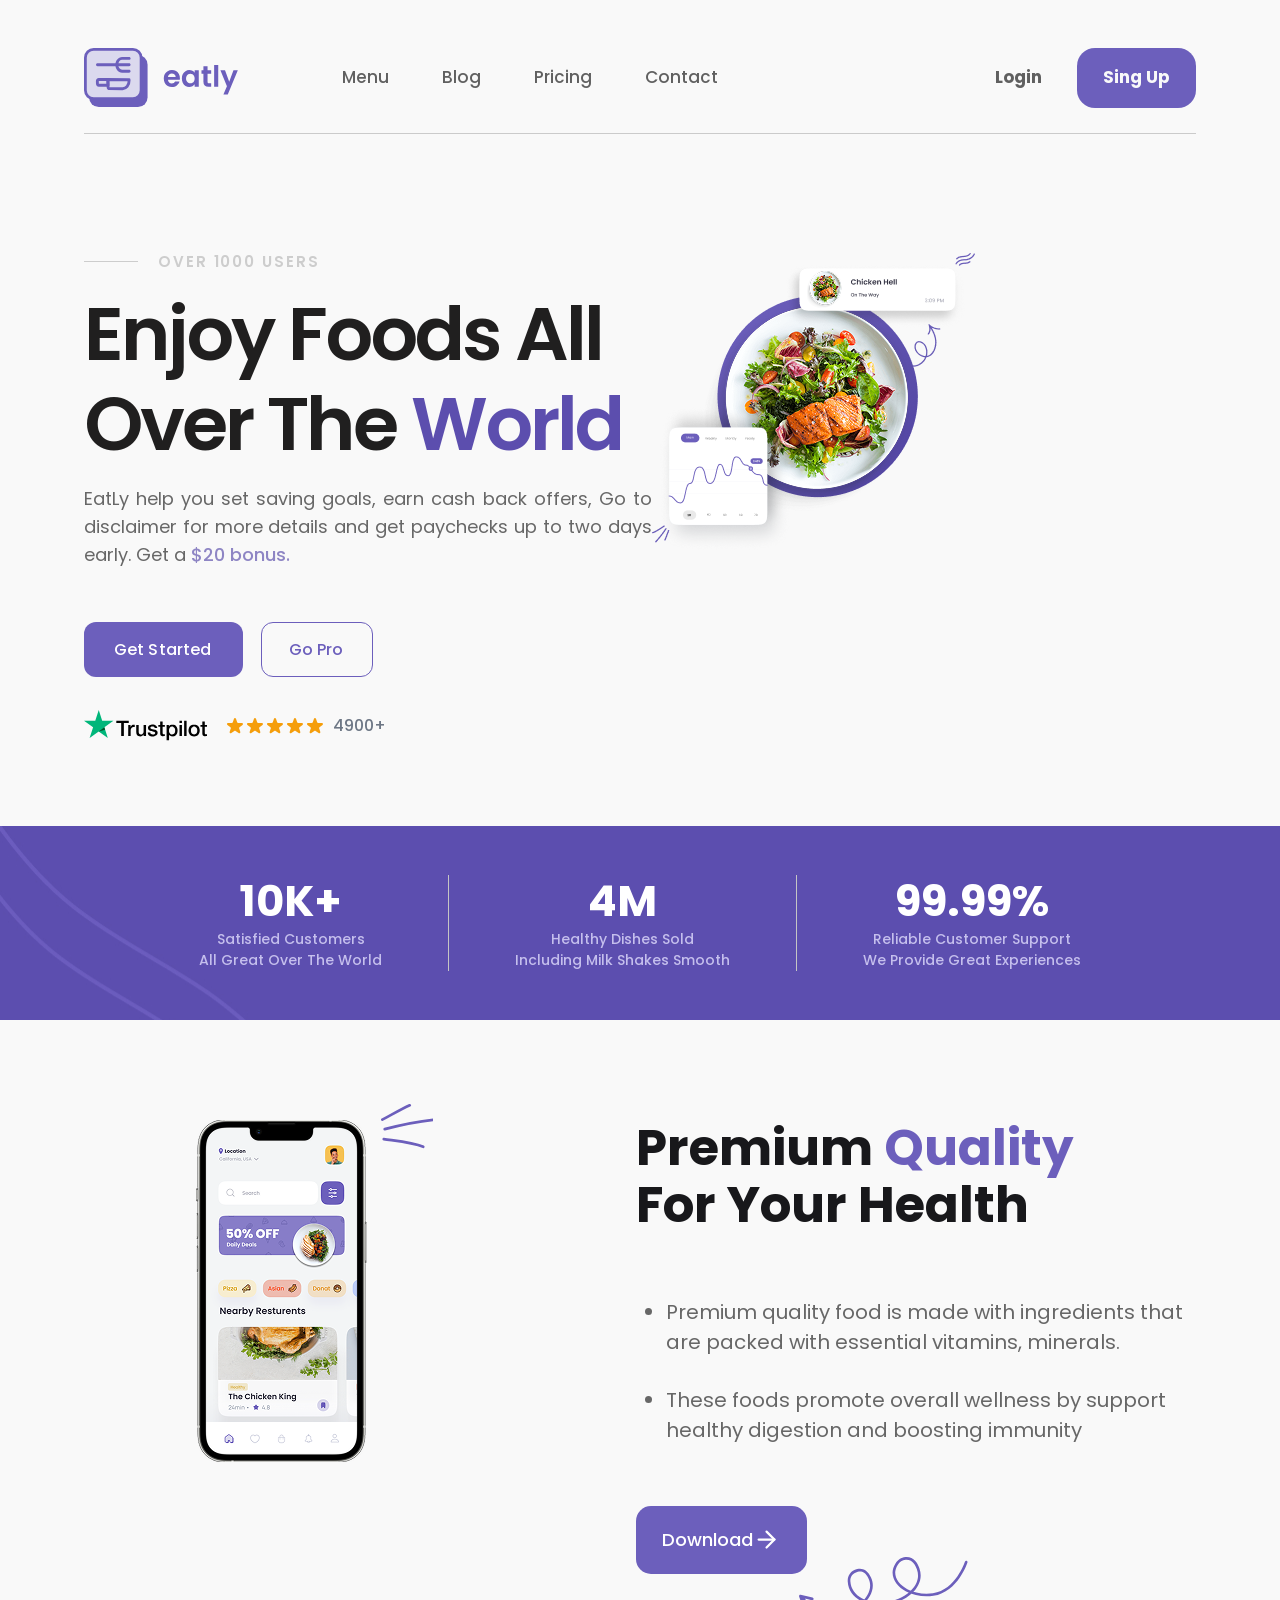
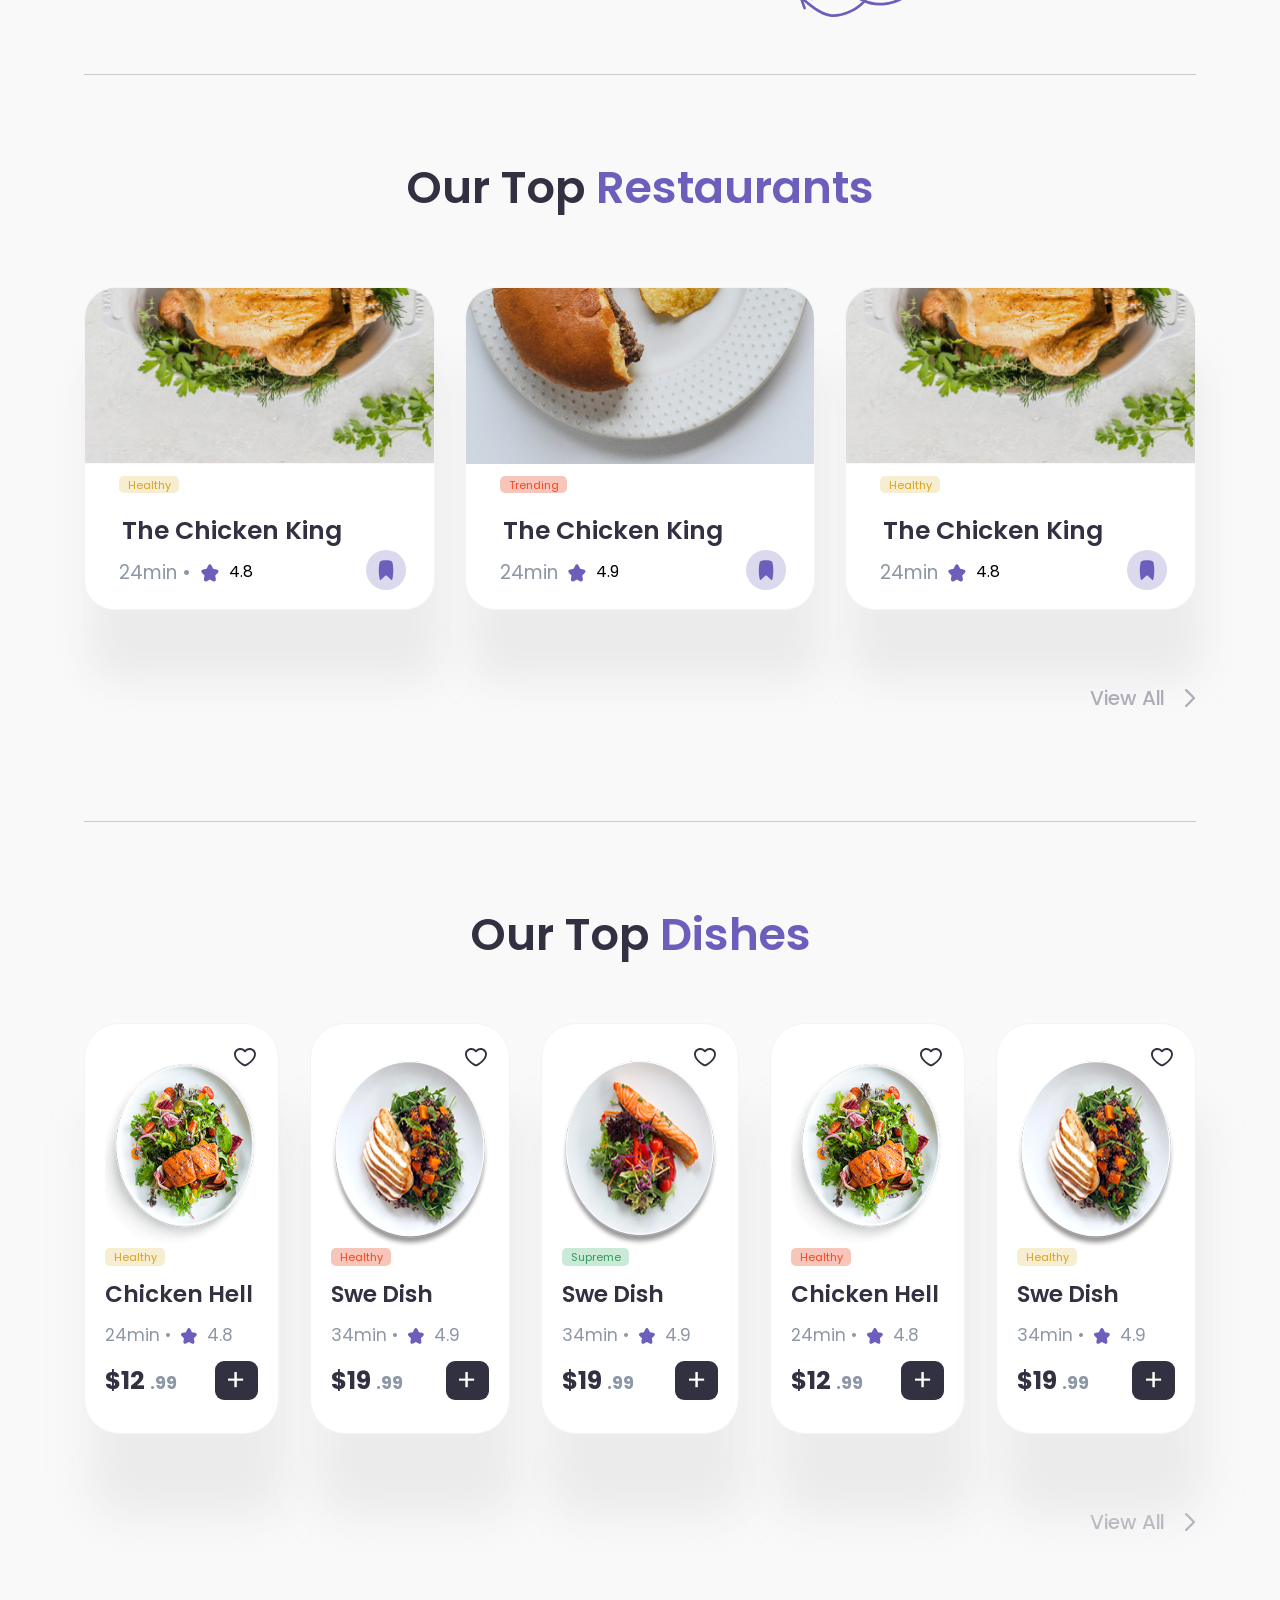
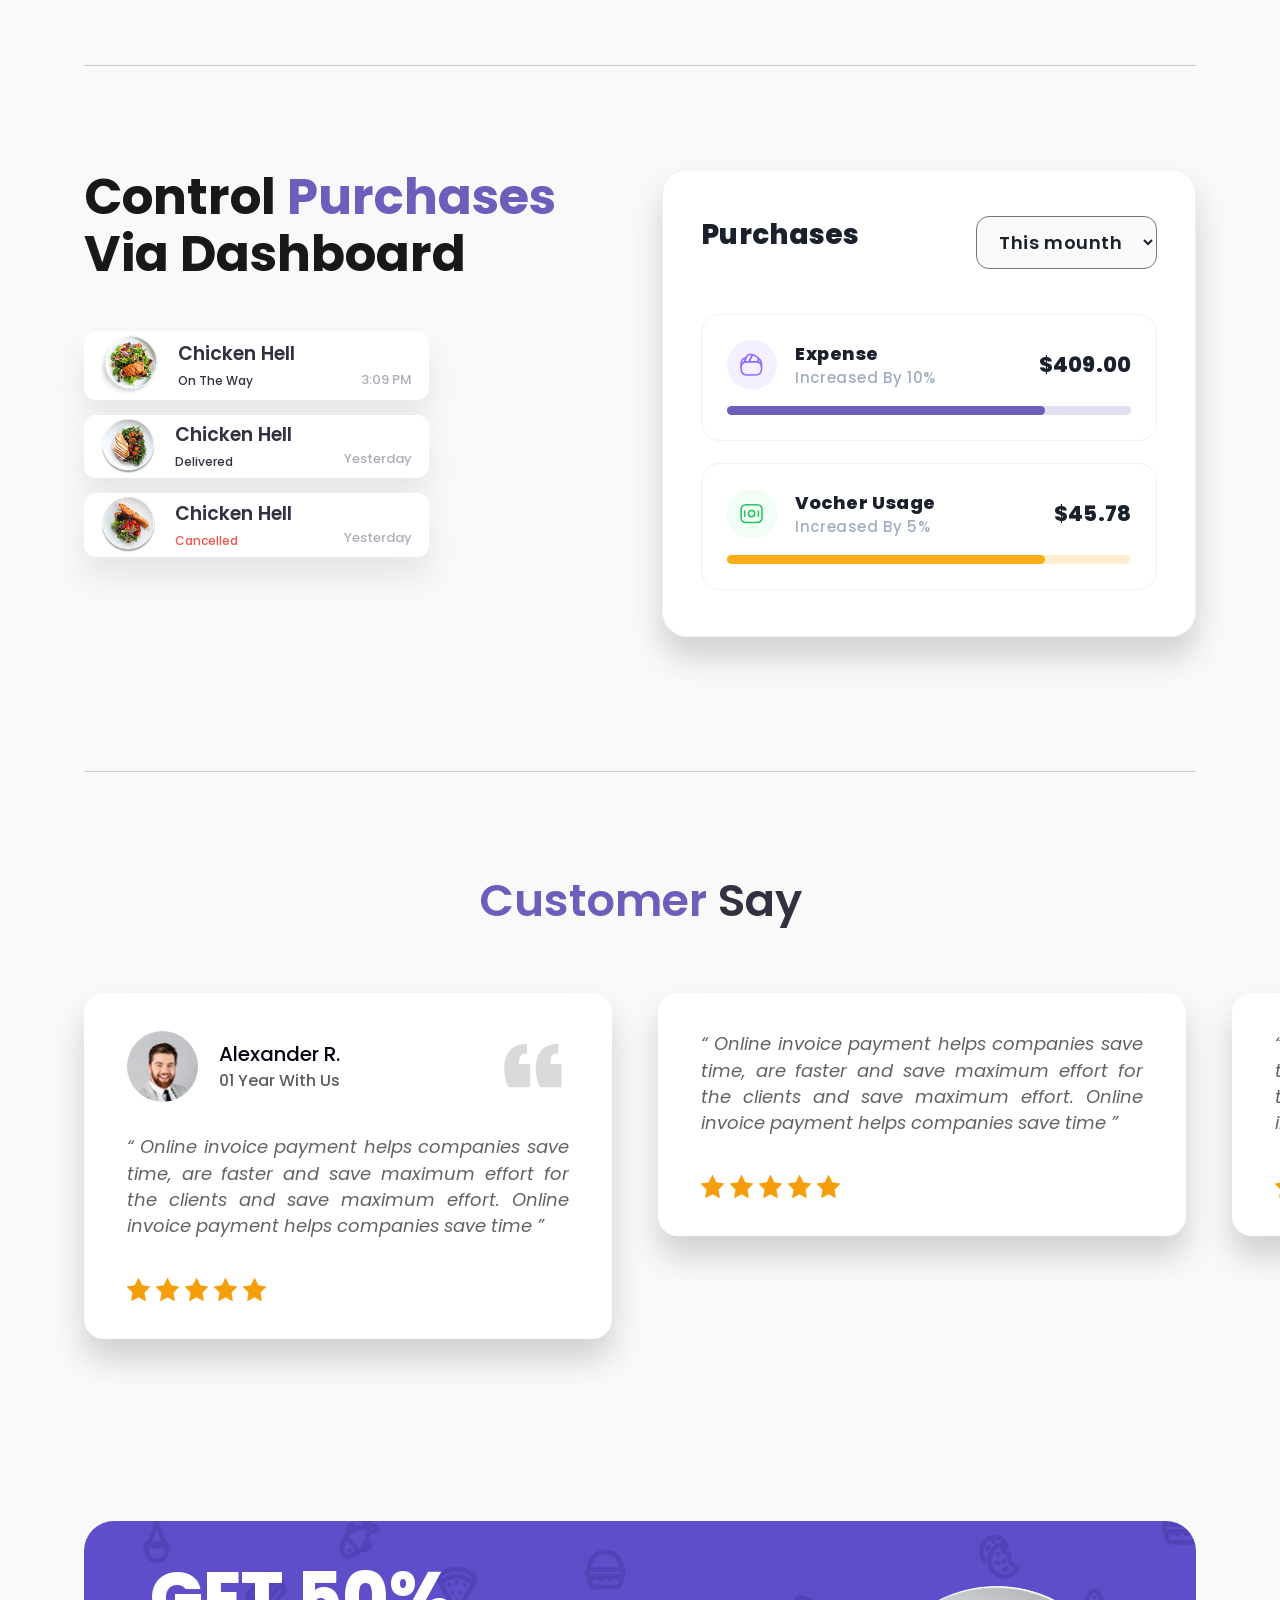
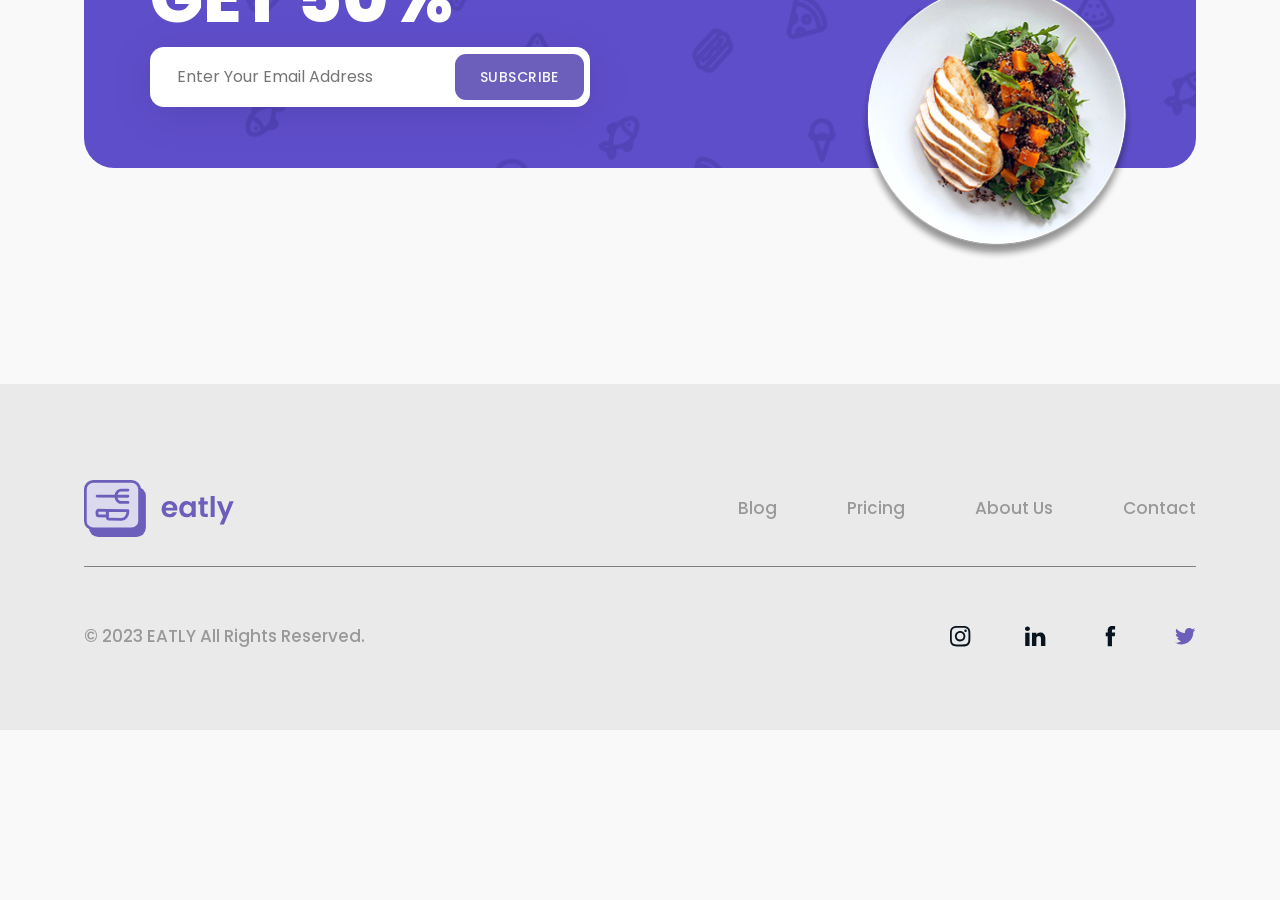
==== commit fe19c7f2: "mobile" ====
--- a/index.html
+++ b/index.html
@@ -34,6 +34,12 @@
                         </ul>
                     </nav>
                 </div>
+
+                <div class="burger">
+                    <span class="burger__line"></span>
+                    <span class="burger__line"></span>
+                    <span class="burger__line"></span>
+                </div>
                 <div class="header__action">
 
                     <button class="header__btn">Login</button>
@@ -84,6 +90,7 @@
                 </div>
                 <div class="hero__right">
                     <picture>
+                        <source media="(max-width: 768px)" srcset="img/hero/hero-bg-mobile.png">
                         <source media="(max-width: 1024px)" srcset="img/hero/hero-laptop.png">
                         <img src="img/hero/hero-bg.png" alt="salad wits chickon">
                     </picture>
@@ -122,6 +129,7 @@
                 <div class="quality__wrapper">
                     <div class="quality__left">
                         <picture>
+                            <source media="(max-width: 768px)" srcset="img/quality/phone-mobile.png">
                             <source media="(max-width: 1200px)" srcset="img/quality/phone-laptop.png">
                             <img class="quality__left-img" src="img/quality/phone.jpg" alt="phone">
                         </picture>
@@ -172,7 +180,10 @@
 
                     <ul class="restaurants__list">
                         <li class="restaurants__item">
-                            <img class="restaurants__item-img" src="img/restaurants/img-1.jpg" alt="chicken">
+                            <picture>
+                                <img class="restaurants__item-img" src="img/restaurants/img-1.jpg" alt="chicken">
+                                <source media="(max-width: 768px)" srcset="img-mobile-1.jpg">
+                            </picture>
 
                             <div class="restaurants__item-content">
                                 <p class="restaurants__item-type item-type--healthy">
@@ -194,7 +205,10 @@
                             </div>
                         </li>
                         <li class="restaurants__item">
-                            <img class="restaurants__item-img" src="img/restaurants/img-2.jpg" alt="chicken">
+                            <picture>
+                                <img class="restaurants__item-img" src="img/restaurants/img-2.jpg" alt="chicken">
+                                <source media="(max-width: 768px)" srcset="img-moile-2.jpg">
+                            </picture>
 
                             <div class="restaurants__item-content">
                                 <p class="restaurants__item-type restaurants__item-type--red item-type--trending">
@@ -216,7 +230,11 @@
                             </div>
                         </li>
                         <li class="restaurants__item">
-                            <img class="restaurants__item-img" src="img/restaurants/img-1.jpg" alt="chicken">
+                            <picture>
+                                 <img class="restaurants__item-img" src="img/restaurants/img-1.jpg" alt="chicken">
+                                <source media="(max-width: 768px)" srcset="img-mobile-2.jpg">
+                            </picture>
+                           
 
                             <div class="restaurants__item-content">
                                 <p class="restaurants__item-type item-type--healthy">
@@ -263,7 +281,7 @@
                         <li class="dishes__item">
                             <picture>
                                 <img class="dishes__item-img" src="img/dishes/food-1.png" alt="food-1">
-                                <source media="(max-width: 1200px)" srcset="img/dishes/food-mobile-1.png">
+                                <source media="(max-width: 1200px)" srcset="img/dishes/food-laptop-1.png">
                             </picture>
                             
                             <p class="restaurants__item-type item-type--healthy">
@@ -315,7 +333,7 @@
                         <li class="dishes__item">
                             <picture>
                                 <img class="dishes__item-img" src="img/dishes/food-2.png" alt="food-2">
-                                <source media="(max-width: 1200px)" srcset="img/dishes/food-mobile-2.png">
+                                <source media="(max-width: 1200px)" srcset="img/dishes/food-laptop-2.png">
                             </picture>
                             <p class="restaurants__item-type item-type--trending">
                                 Healthy
@@ -366,7 +384,7 @@
                         <li class="dishes__item">
                             <picture>
                                 <img class="dishes__item-img" src="img/dishes/food-3.png" alt="food-3">
-                                <source media="(max-width: 1200px)" srcset="img/dishes/food-mobile-3.png">
+                                <source media="(max-width: 1200px)" srcset="img/dishes/food-laptop-3.png">
                             </picture>
                             <p class="dishes__item-type item-type--supreme">
                                 Supreme
@@ -417,7 +435,7 @@
                         <li class="dishes__item">
                             <picture>
                                 <img class="dishes__item-img" src="img/dishes/food-4.png" alt="food-4">
-                                <source media="(max-width: 1200px)" srcset="img/dishes/food-mobile-4.png">
+                                <source media="(max-width: 1200px)" srcset="img/dishes/food-laptop-4.png">
                             </picture>
                             <p class="restaurants__item-type item-type--trending">
                                 Healthy
@@ -468,7 +486,7 @@
                         <li class="dishes__item">
                             <picture>
                                 <img class="dishes__item-img" src="img/dishes/food-5.png" alt="food-5">
-                                <source media="(max-width: 1200px)" srcset="img/dishes/food-mobile-5.png">
+                                <source media="(max-width: 1200px)" srcset="img/dishes/food-laptop-5.png">
                             </picture>
                             <p class="restaurants__item-type item-type--healthy">
                                 Healthy
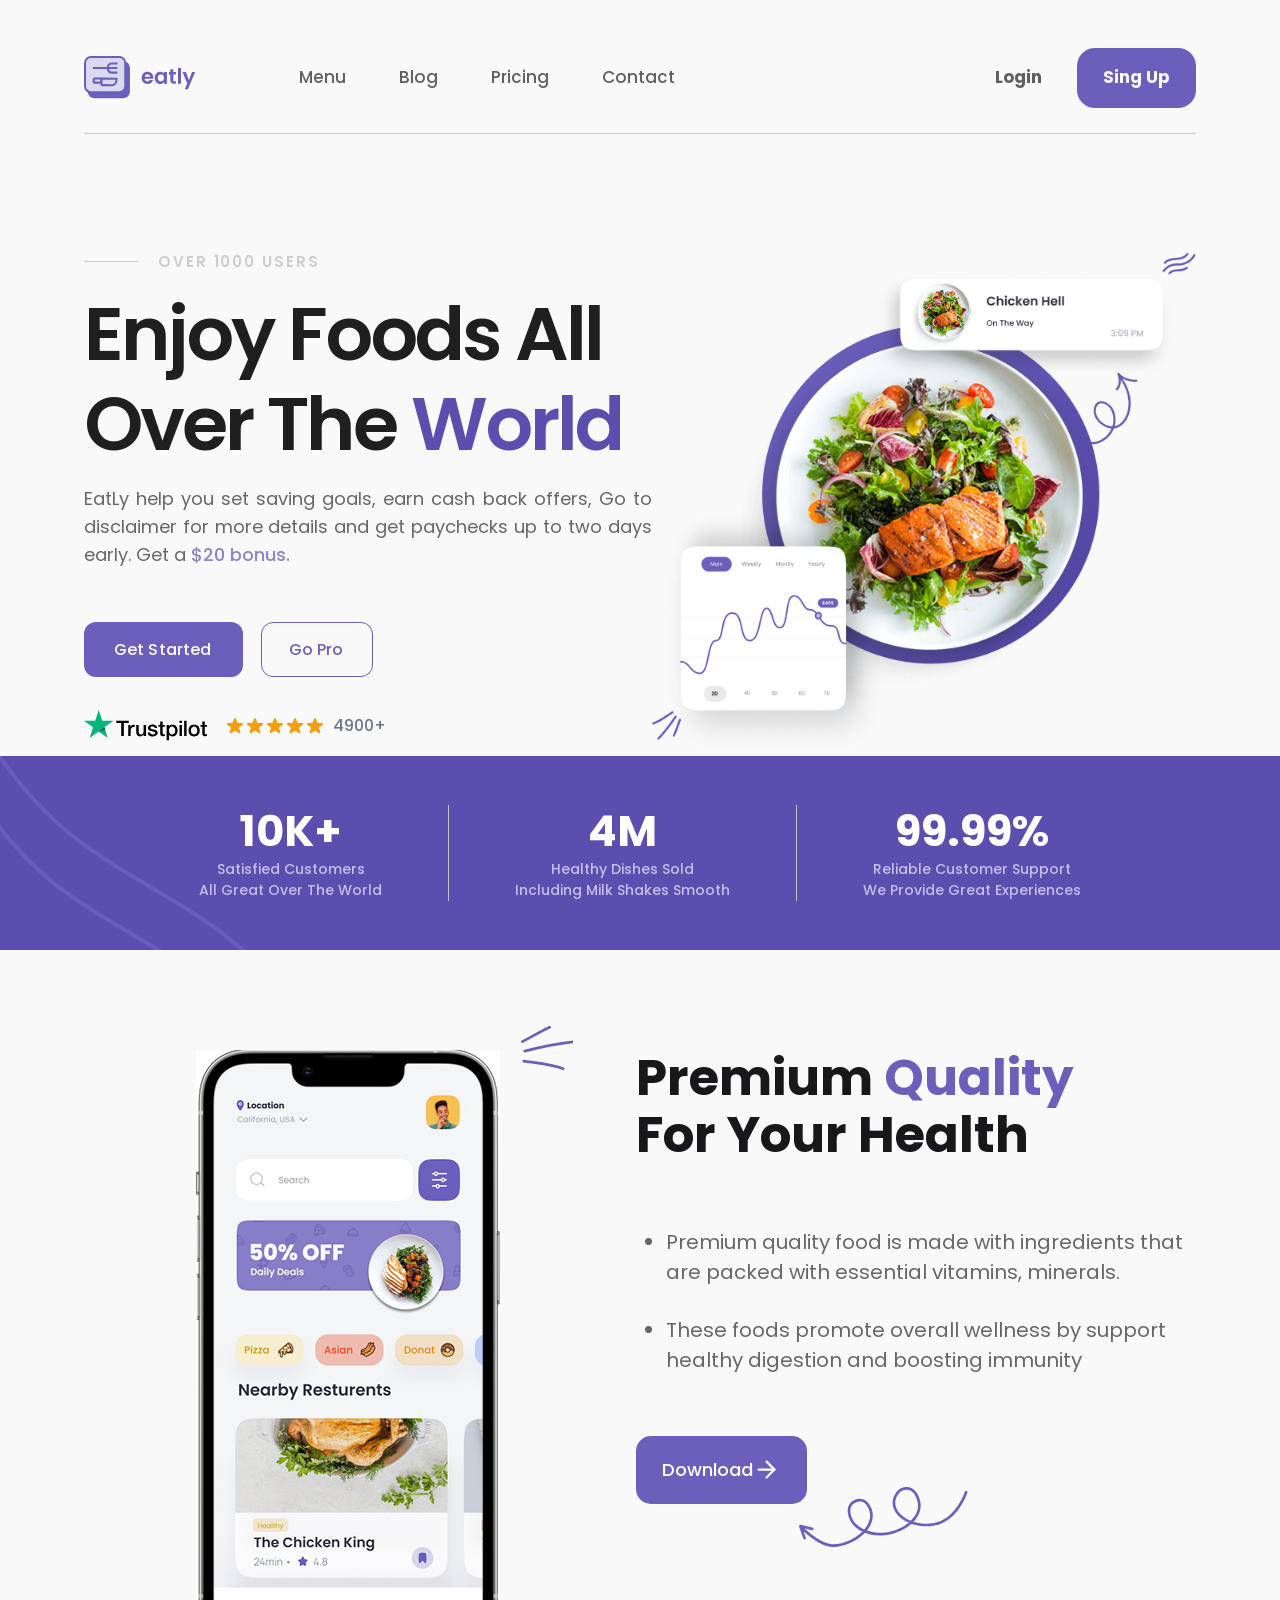
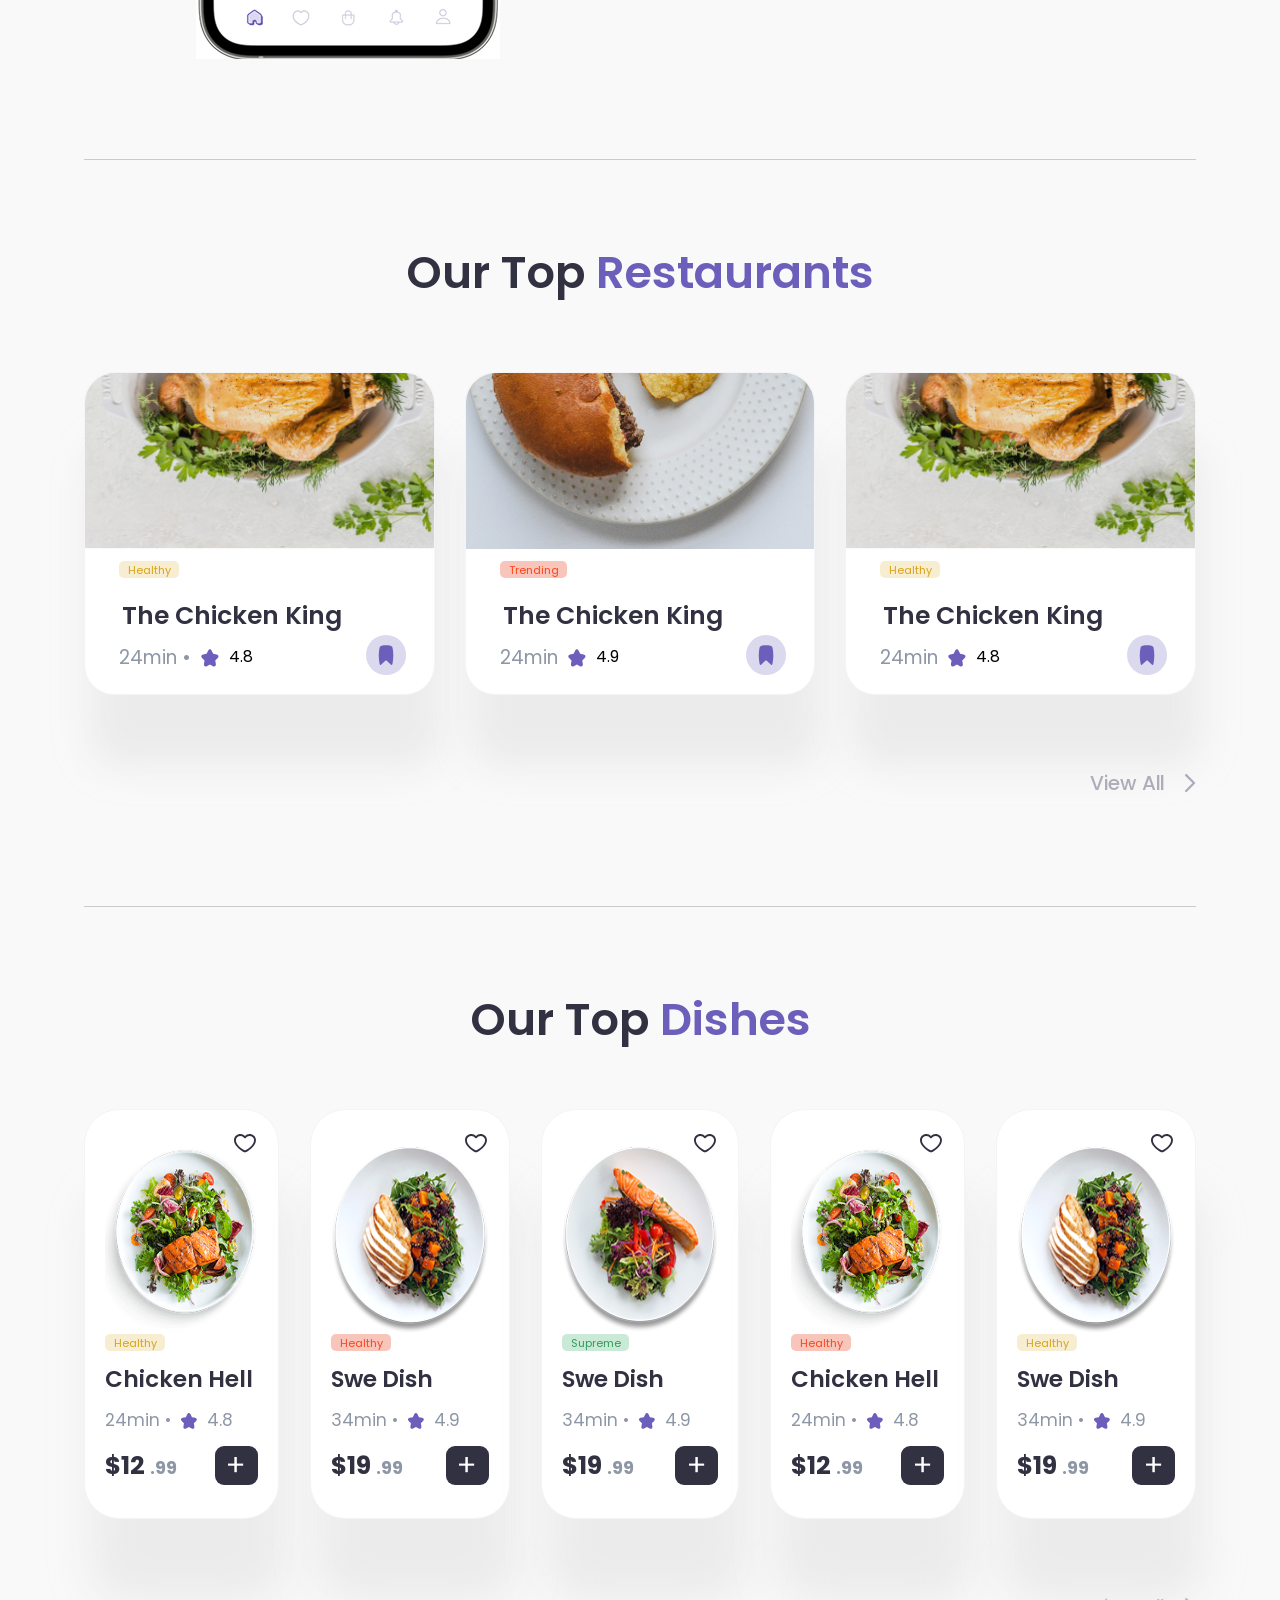
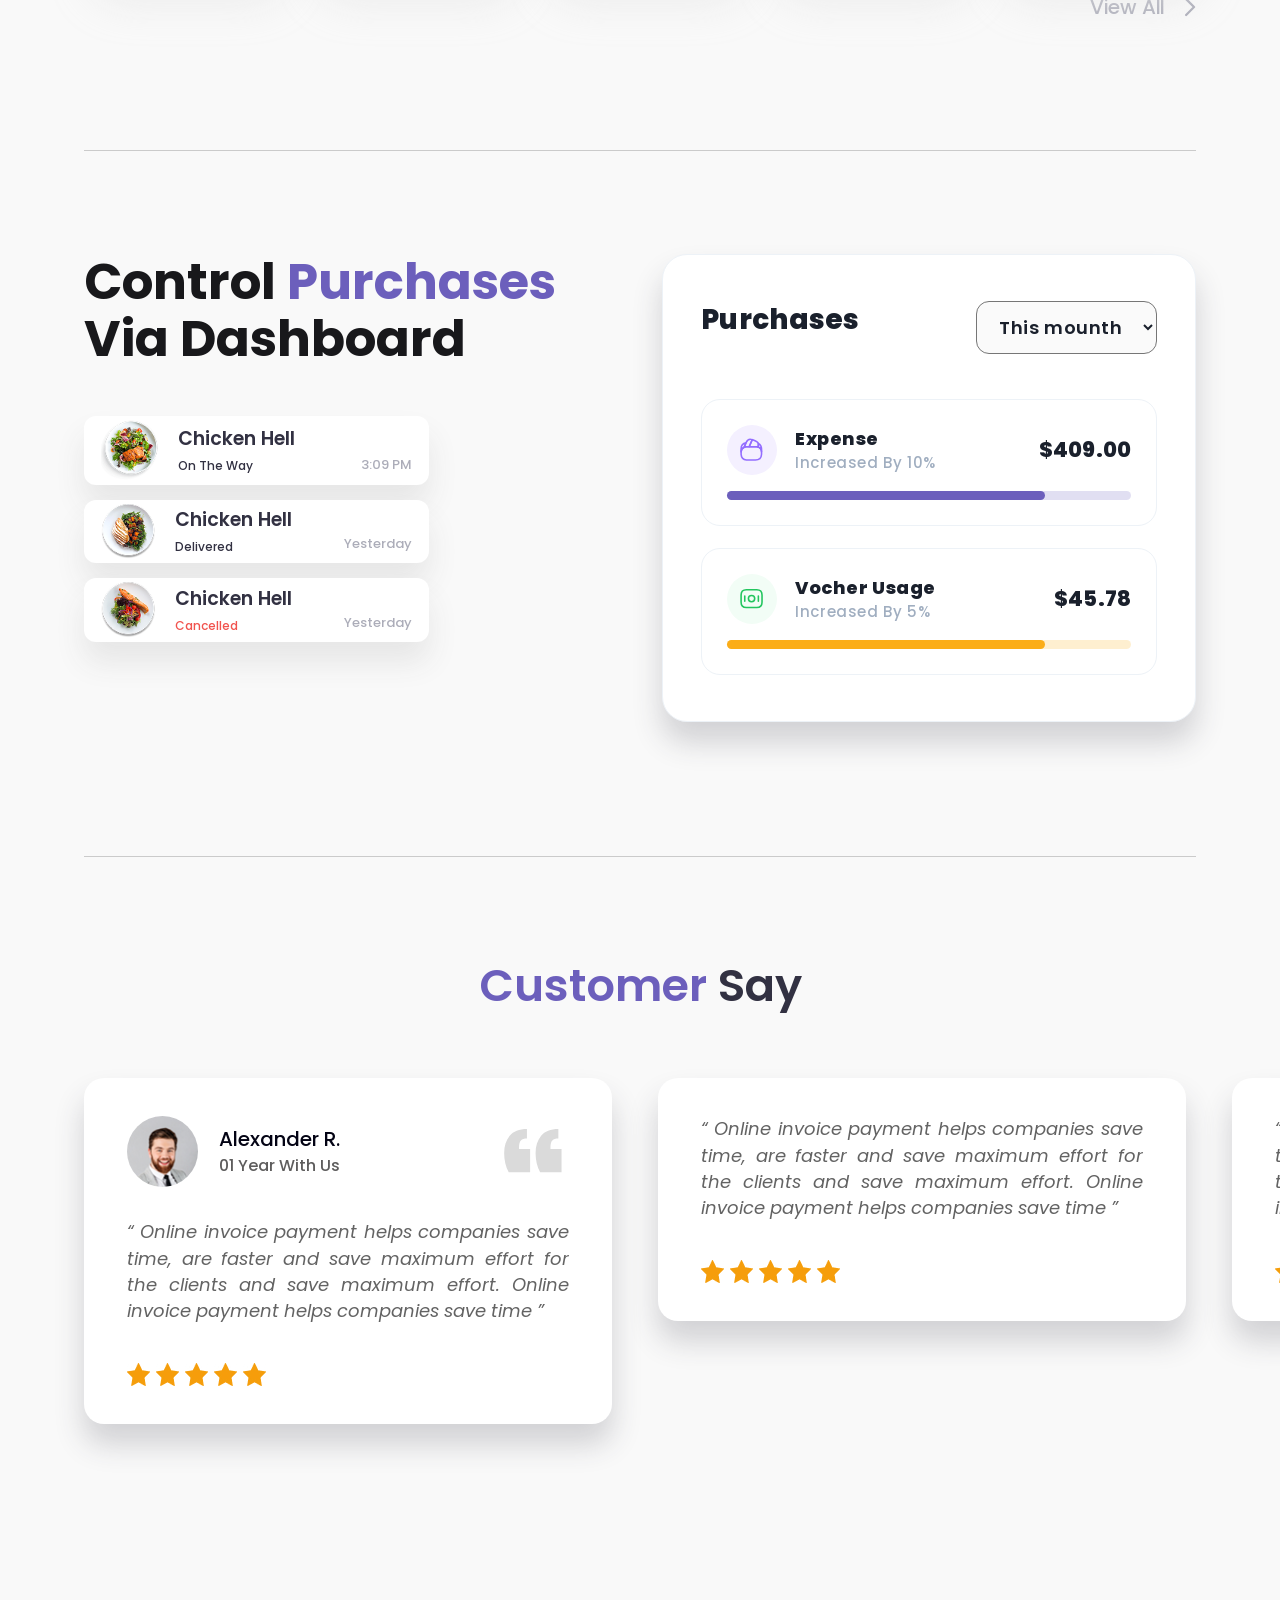
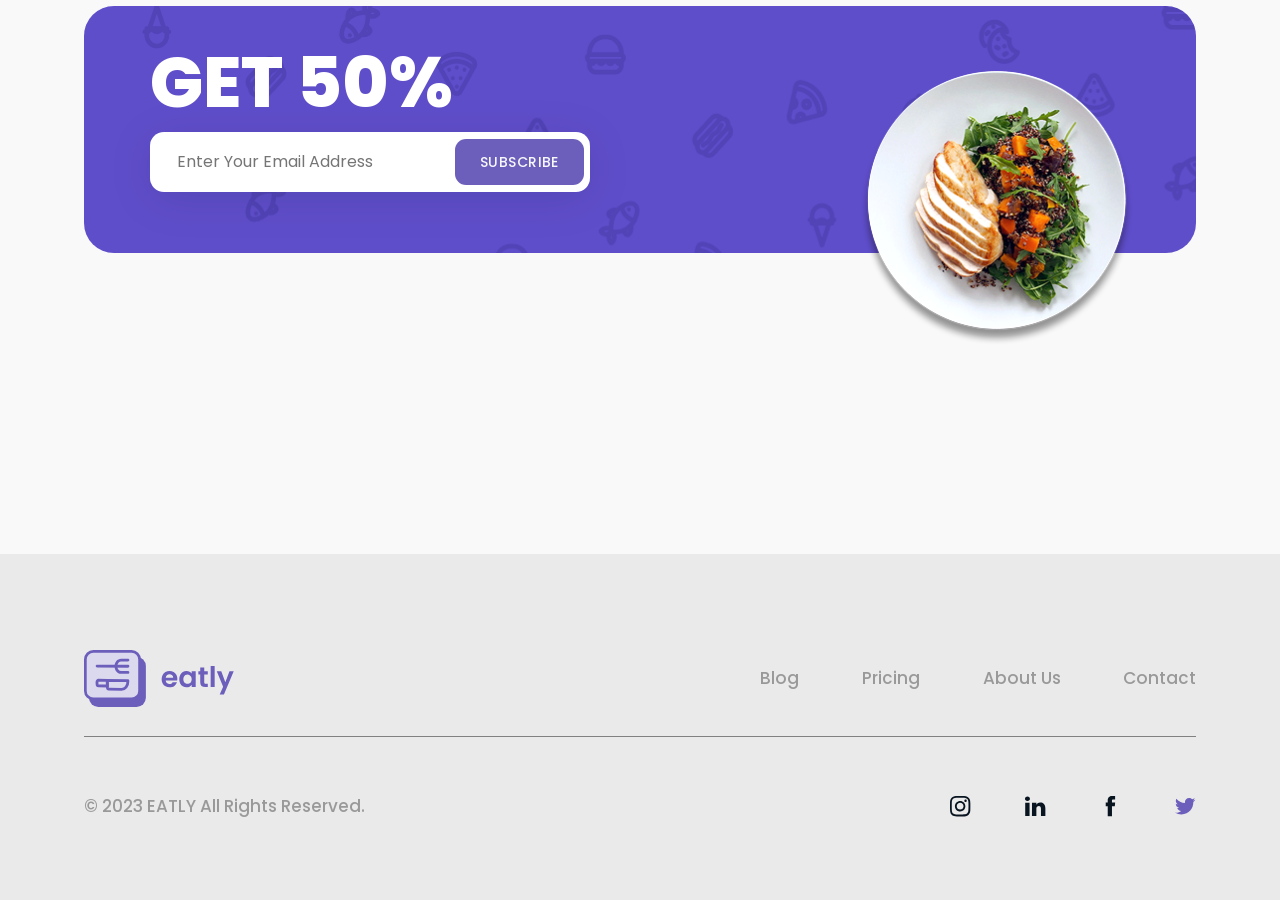
==== commit 046ca6ce: "index.html" ====
--- a/index.html
+++ b/index.html
@@ -96,9 +96,9 @@
                     </picture>
 
                 </div>
-
-
-        </section>
+            </div>
+        <section>
+        
 
         <section class="stats">
             <div class="container">
@@ -178,93 +178,97 @@
                         </span>
                     </h2>
 
-                    <ul class="restaurants__list">
-                        <li class="restaurants__item">
-                            <picture>
-                                <img class="restaurants__item-img" src="img/restaurants/img-1.jpg" alt="chicken">
-                                <source media="(max-width: 768px)" srcset="img-mobile-1.jpg">
-                            </picture>
-
-                            <div class="restaurants__item-content">
-                                <p class="restaurants__item-type item-type--healthy">
-                                    Healthy
-                                </p>
-                                <h2 class="restaurants__item-title">
-                                    The Chicken King
-                                </h2>
-                                <div class="restaurants__item-info">
-                                    <p class="restaurants__item-time">24min •</p>
-                                    <div class="restaurants__item-raiting">
-                                        <img class="restaurants__star" src="img/restaurants/star.svg" alt="star">
-                                        4.8
+                    <div class="restaurants__inner">
+                        <ul class="restaurants__list">
+                            <li class="restaurants__item">
+                                <picture>
+                                    <img class="restaurants__item-img" src="img/restaurants/img-1.jpg" alt="chicken">
+                                    <source media="(max-width: 768px)" srcset="img-mobile-1.jpg">
+                                </picture>
+
+                                <div class="restaurants__item-content">
+                                    <p class="restaurants__item-type item-type--healthy">
+                                        Healthy
+                                    </p>
+                                    <h2 class="restaurants__item-title">
+                                        The Chicken King
+                                    </h2>
+                                    <div class="restaurants__item-info">
+                                        <p class="restaurants__item-time">24min •</p>
+                                        <div class="restaurants__item-raiting">
+                                            <img class="restaurants__star" src="img/restaurants/star.svg" alt="star">
+                                            4.8
+                                        </div>
                                     </div>
-                                </div>
-                                <button class="restaurants__btn">
-                                    <img c src="img/restaurants/flag.svg" alt="flag">
-                                </button>
-                            </div>
-                        </li>
-                        <li class="restaurants__item">
-                            <picture>
-                                <img class="restaurants__item-img" src="img/restaurants/img-2.jpg" alt="chicken">
-                                <source media="(max-width: 768px)" srcset="img-moile-2.jpg">
-                            </picture>
-
-                            <div class="restaurants__item-content">
-                                <p class="restaurants__item-type restaurants__item-type--red item-type--trending">
-                                    Trending
-                                </p>
-                                <h2 class="restaurants__item-title">
-                                    The Chicken King
-                                </h2>
-                                <div class="restaurants__item-info">
-                                    <p class="restaurants__item-time">24min</p>
-                                    <div class="restaurants__item-raiting">
-                                        <img class="restaurants__star" src="img/restaurants/star.svg" alt="star">
-                                        4.9
+                                    <button class="restaurants__btn">
+                                        <img c src="img/restaurants/flag.svg" alt="flag">
+                                    </button>
+                                </div>
+                            </li>
+                            <li class="restaurants__item">
+                                <picture>
+                                    <img class="restaurants__item-img" src="img/restaurants/img-2.jpg" alt="chicken">
+                                    <source media="(max-width: 768px)" srcset="img-moile-2.jpg">
+                                </picture>
+
+                                <div class="restaurants__item-content">
+                                    <p class="restaurants__item-type restaurants__item-type--red item-type--trending">
+                                        Trending
+                                    </p>
+                                    <h2 class="restaurants__item-title">
+                                        The Chicken King
+                                    </h2>
+                                    <div class="restaurants__item-info">
+                                        <p class="restaurants__item-time">24min</p>
+                                        <div class="restaurants__item-raiting">
+                                            <img class="restaurants__star" src="img/restaurants/star.svg" alt="star">
+                                            4.9
+                                        </div>
                                     </div>
-                                </div>
-                                <button class="restaurants__btn">
-                                    <img src="img/restaurants/flag.svg" alt="flag">
-                                </button>
-                            </div>
-                        </li>
-                        <li class="restaurants__item">
-                            <picture>
-                                 <img class="restaurants__item-img" src="img/restaurants/img-1.jpg" alt="chicken">
-                                <source media="(max-width: 768px)" srcset="img-mobile-2.jpg">
-                            </picture>
-                           
-
-                            <div class="restaurants__item-content">
-                                <p class="restaurants__item-type item-type--healthy">
-                                    Healthy
-                                </p>
-                                <h2 class="restaurants__item-title">
-                                    The Chicken King
-                                </h2>
-                                <div class="restaurants__item-info">
-                                    <p class="restaurants__item-time">24min</p>
-                                    <div class="restaurants__item-raiting">
-                                        <img class="restaurants__star" src="img/restaurants/star.svg" alt="star">
-                                        4.8
+                                    <button class="restaurants__btn">
+                                        <img src="img/restaurants/flag.svg" alt="flag">
+                                    </button>
+                                </div>
+                            </li>
+                            <li class="restaurants__item">
+                                <picture>
+                                    <img class="restaurants__item-img" src="img/restaurants/img-1.jpg" alt="chicken">
+                                    <source media="(max-width: 768px)" srcset="img-mobile-2.jpg">
+                                </picture>
+
+
+                                <div class="restaurants__item-content">
+                                    <p class="restaurants__item-type item-type--healthy">
+                                        Healthy
+                                    </p>
+                                    <h2 class="restaurants__item-title">
+                                        The Chicken King
+                                    </h2>
+                                    <div class="restaurants__item-info">
+                                        <p class="restaurants__item-time">24min</p>
+                                        <div class="restaurants__item-raiting">
+                                            <img class="restaurants__star" src="img/restaurants/star.svg" alt="star">
+                                            4.8
+                                        </div>
                                     </div>
-                                </div>
-                                <button class="restaurants__btn">
-                                    <img src="img/restaurants/flag.svg" alt="flag">
-                                </button>
-                            </div>
-                        </li>
-                    </ul>
-
-                    <button class="slider-btn">
-                        View All
-                        <svg class="estaurants__btns-svg" width="11" height="19" viewBox="0 0 11 19" fill="none"
-                            xmlns="http://www.w3.org/2000/svg">
-                            <path d="M1.12891 1.12891L9.03097 9.03097L1.12891 16.933" stroke="#ACADB9"
-                                stroke-width="2.25773" stroke-linecap="round" stroke-linejoin="round" />
-                        </svg>
-                    </button>
+                                    <button class="restaurants__btn">
+                                        <img src="img/restaurants/flag.svg" alt="flag">
+                                    </button>
+                                </div>
+                            </li>
+                        </ul>
+
+
+                        <button class="slider-btn">
+                            View All
+                            <svg class="estaurants__btns-svg" width="11" height="19" viewBox="0 0 11 19" fill="none"
+                                xmlns="http://www.w3.org/2000/svg">
+                                <path d="M1.12891 1.12891L9.03097 9.03097L1.12891 16.933" stroke="#ACADB9"
+                                    stroke-width="2.25773" stroke-linecap="round" stroke-linejoin="round" />
+                            </svg>
+                        </button>
+                    </div>
+
                 </div>
             </div>
         </section>
@@ -283,7 +287,7 @@
                                 <img class="dishes__item-img" src="img/dishes/food-1.png" alt="food-1">
                                 <source media="(max-width: 1200px)" srcset="img/dishes/food-laptop-1.png">
                             </picture>
-                            
+
                             <p class="restaurants__item-type item-type--healthy">
                                 Healthy
                             </p>
@@ -564,7 +568,7 @@
                                     <img src="img/purshases/img-1.png" alt="img-1">
                                     <source media="(max-width: 1200px)" srcset="img/purshases/img-mobile-1.png">
                                 </picture>
-                                
+
                                 <div class="purshases__item-content">
                                     <h3 class="purshases__item-title">
                                         Chicken Hell
@@ -572,18 +576,18 @@
                                     <p class="purshases__left-text">
                                         On The Way
                                     </p>
-                                    
+
                                 </div>
                                 <time class="purshases__item-time">
-                                        3:09 PM
-                                    </time>
+                                    3:09 PM
+                                </time>
                             </li>
                             <li class="purshases__left-item">
                                 <picture>
-                                     <img src="img/purshases/img-2.png" alt="img-2">
+                                    <img src="img/purshases/img-2.png" alt="img-2">
                                     <source media="(max-width: 1200px )" srcset="img/purshases/img-mobile-2.png">
                                 </picture>
-                                
+
                                 <div class="purshases__item-content">
                                     <h3 class="purshases__item-title">
                                         Chicken Hell
@@ -746,7 +750,7 @@
                             </p>
 
                             <div class="reviews__item-stars">
-                                <img class="revievs__item-star" src="img/revievs/star.jpg" alt="star">
+                                <img class="reviews__item-star" src="img/revievs/star.jpg" alt="star">
 
                                 <img class="reviews__item-star" src="img/revievs/star.jpg" alt="star">
 
@@ -788,7 +792,7 @@
                 <picture>
                     <img class="footer__logo" src="img/footer/footer-logo.svg" alt="logo">
                     <source media="(max-width: 1200px)" srcset="img/footer/footer-logo-mobile.svg">
-                </picture>            
+                </picture>
 
                 <nav class="footer__nav">
                     <ul class="footer__list">
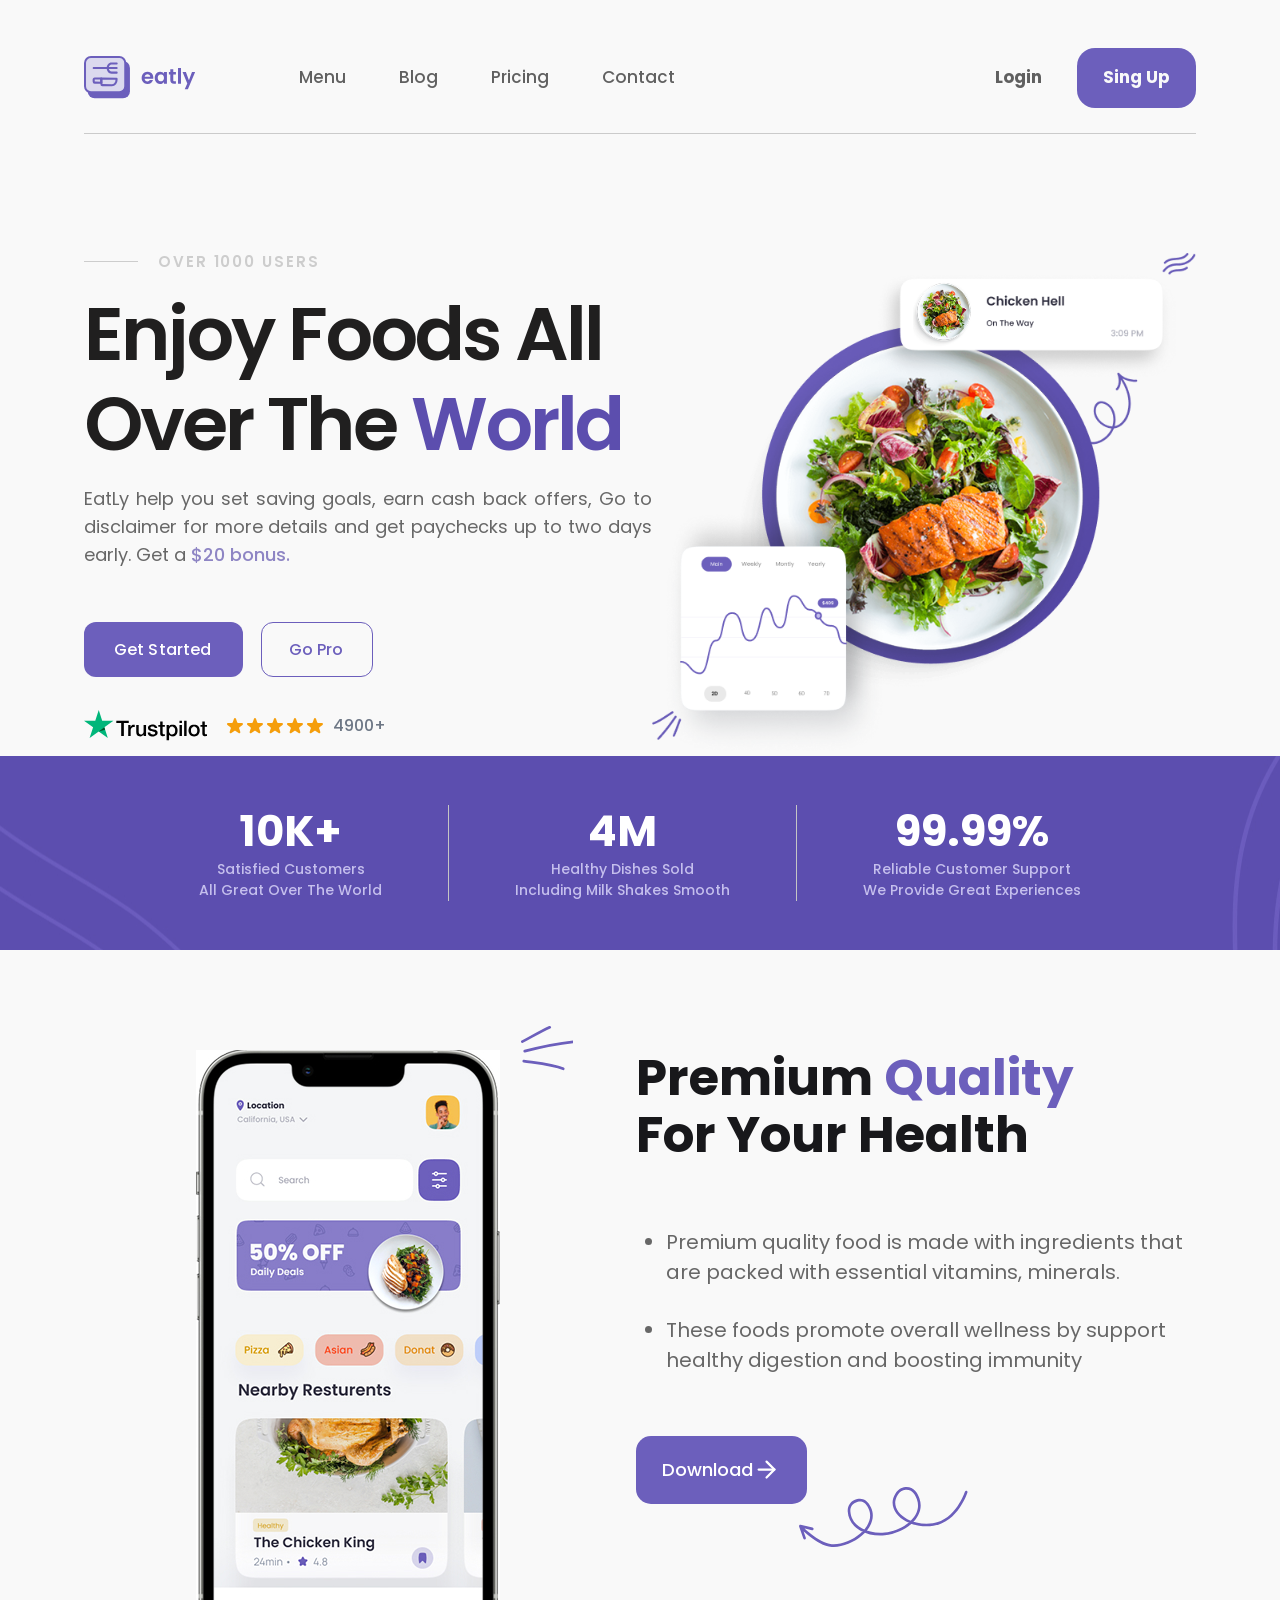
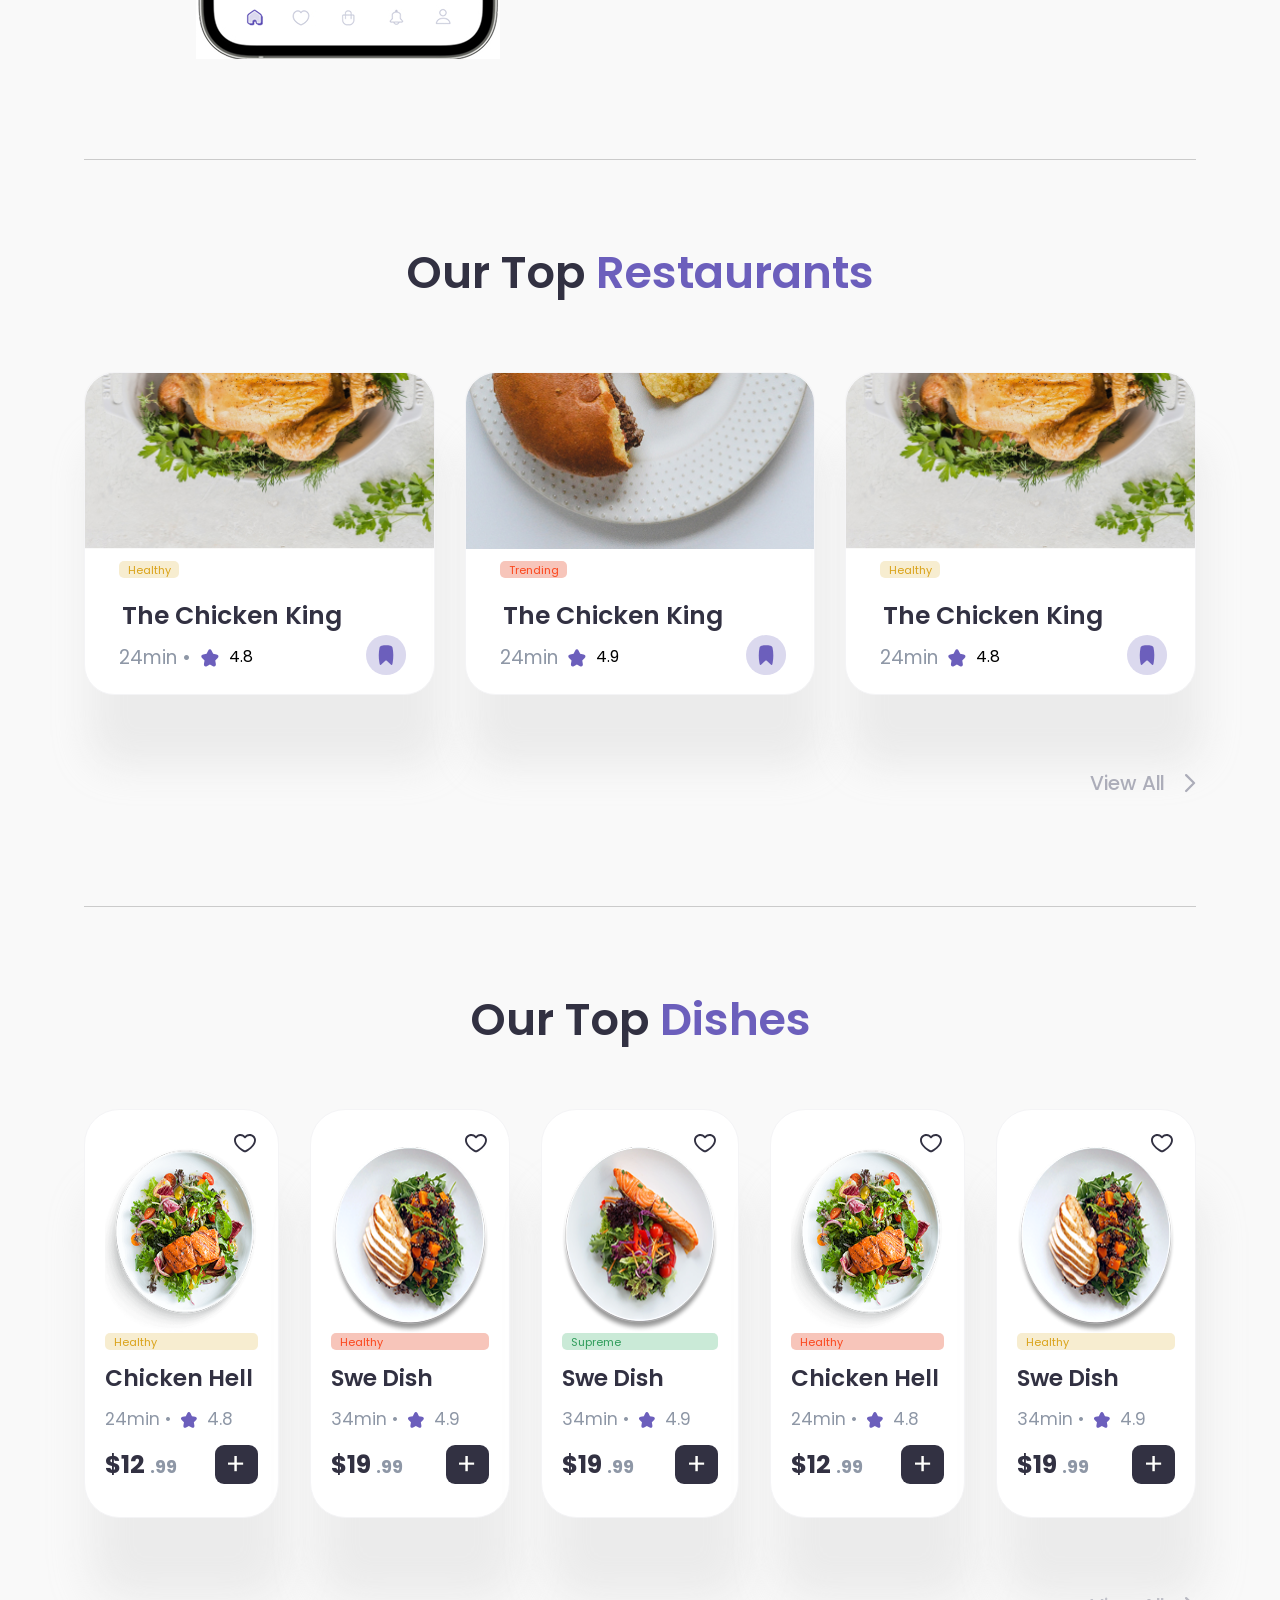
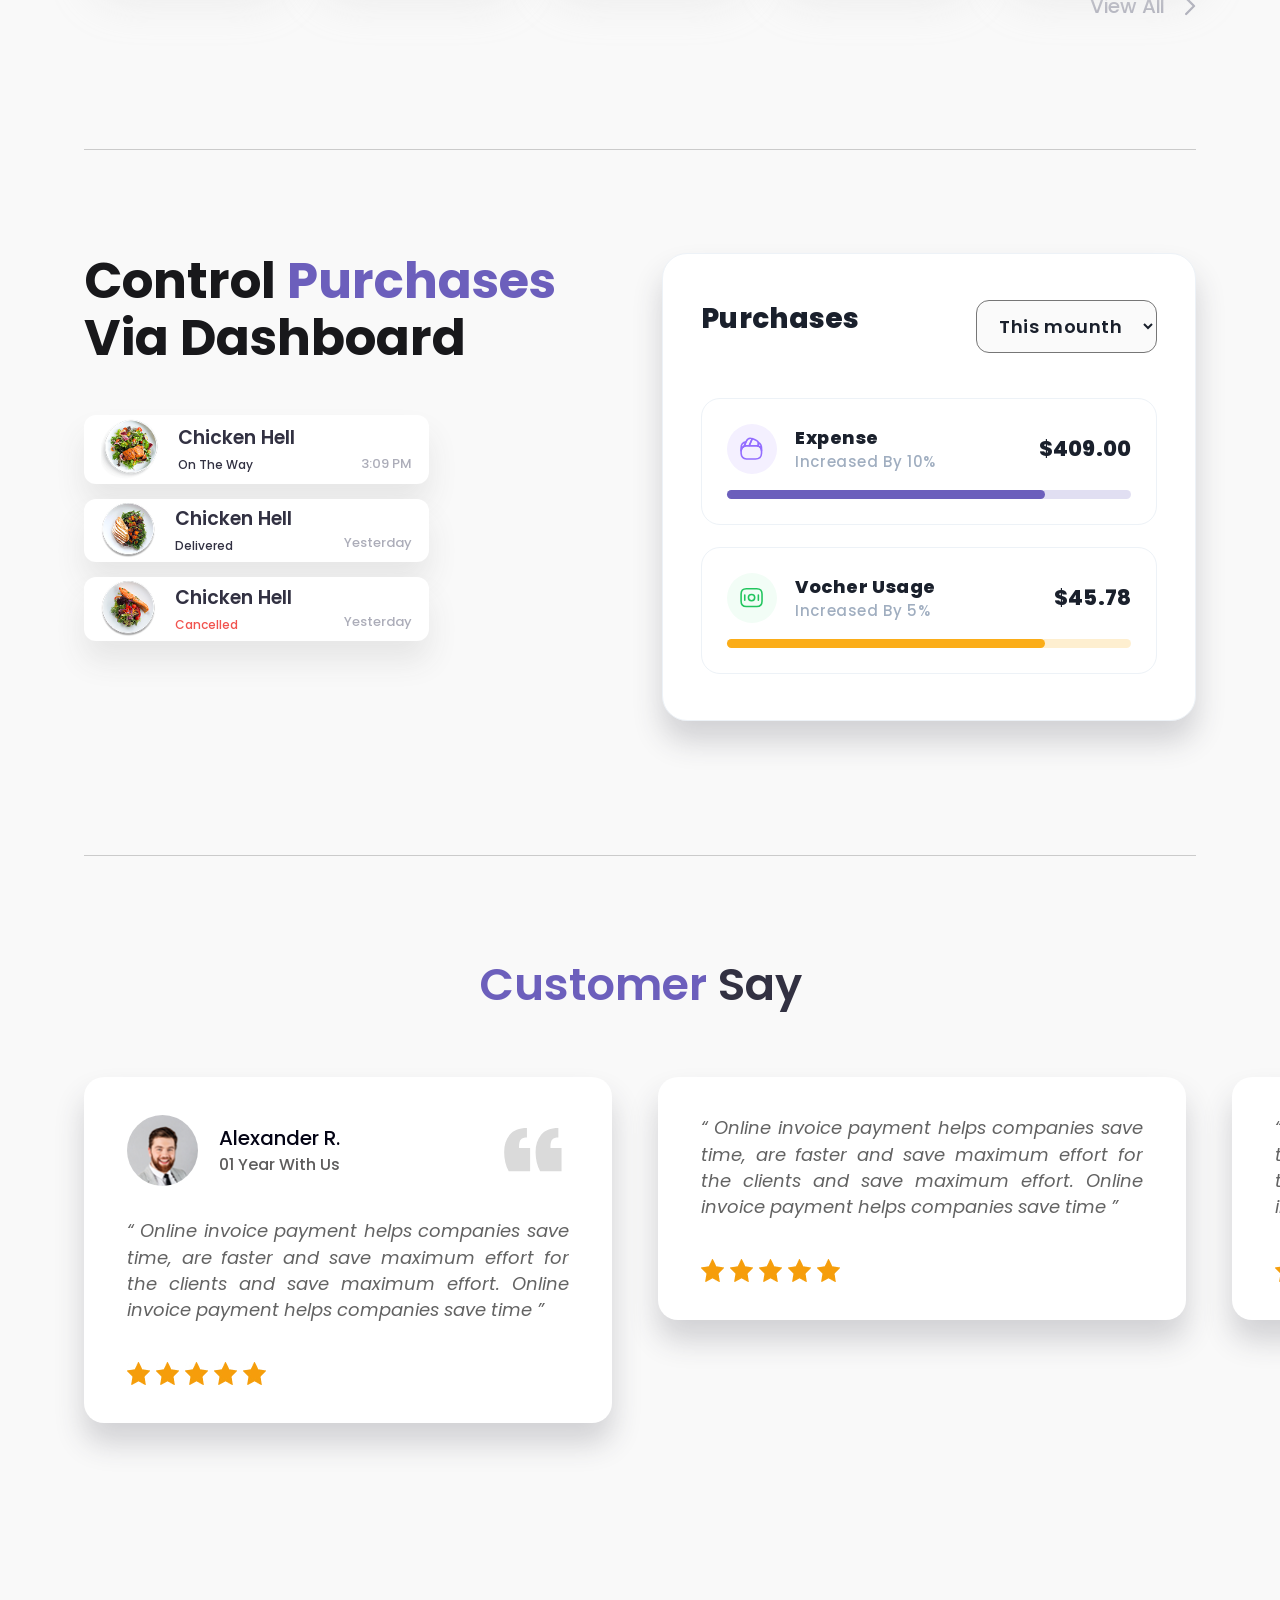
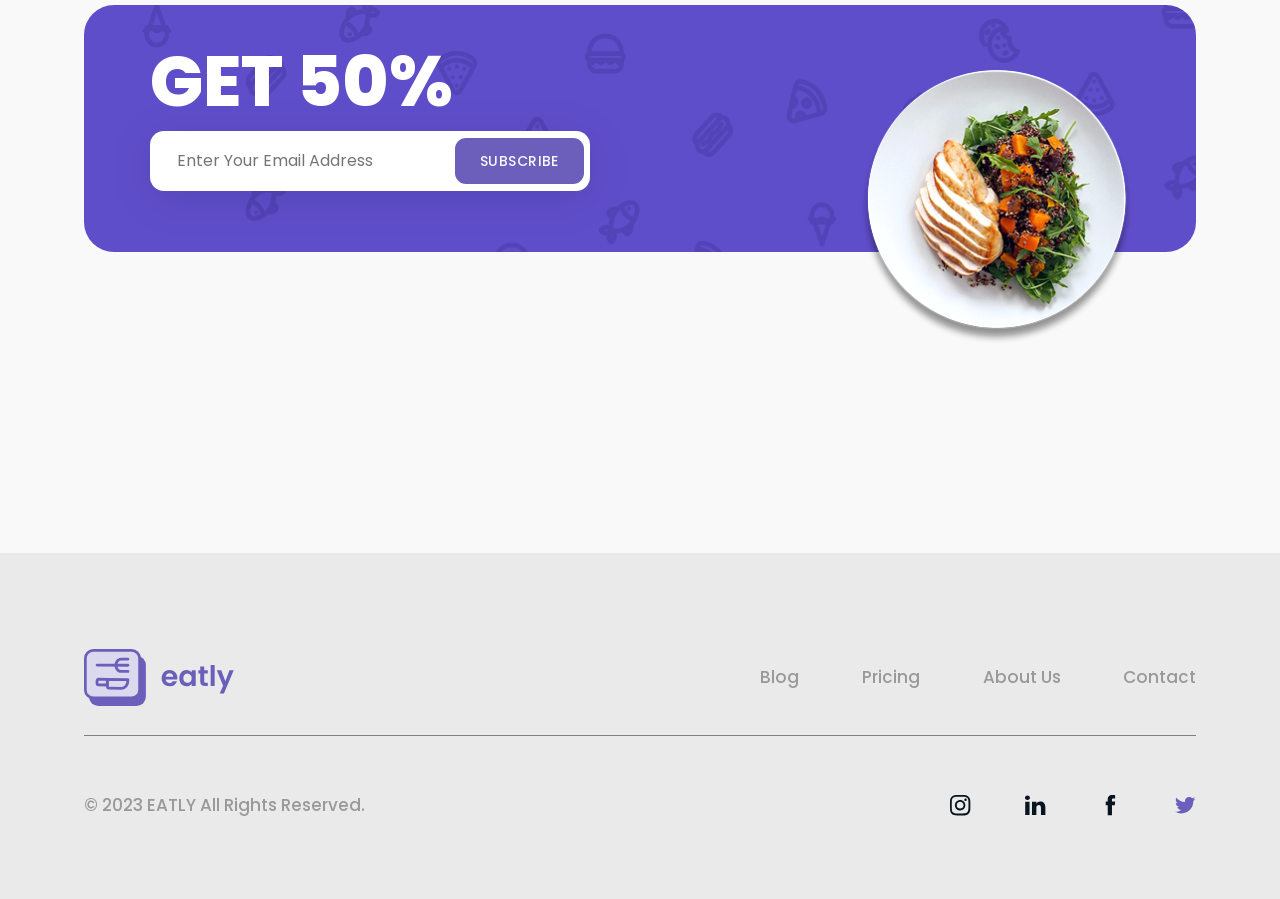
==== commit 32c096ef: "Сделал строку поиска" ====
--- a/index.html
+++ b/index.html
@@ -9,6 +9,7 @@
         href="https://fonts.googleapis.com/css2?family=Inter:wght@400;500;600;700&family=Manrope:wght@400;500;600;700;800&family=Plus+Jakarta+Sans:wght@500&family=Poppins:ital,wght@0,500;0,600;0,700;0,800;1,400&family=Public+Sans:wght@700&family=Quicksand:wght@500&family=Roboto:wght@400;700&display=swap"
         rel="stylesheet">
     <link rel="stylesheet" href="css/style.css">
+
 </head>
 
 <body>
@@ -16,11 +17,13 @@
         <div class="container">
             <div class="header__wrapper">
                 <div class="header__left">
+                    <a href="index.html">
                     <img class="header__logo" src="img/logo.svg" alt="logo">
+                    </a>
                     <nav class="header__nav">
                         <ul class="header__list">
                             <li class="header__item">
-                                <a class="header__item-link" href="">Menu</a>
+                                <a class="header__item-link" href="menu.html">Menu</a>
                             </li>
                             <li class="header__item">
                                 <a class="header__item-link" href="">Blog</a>
